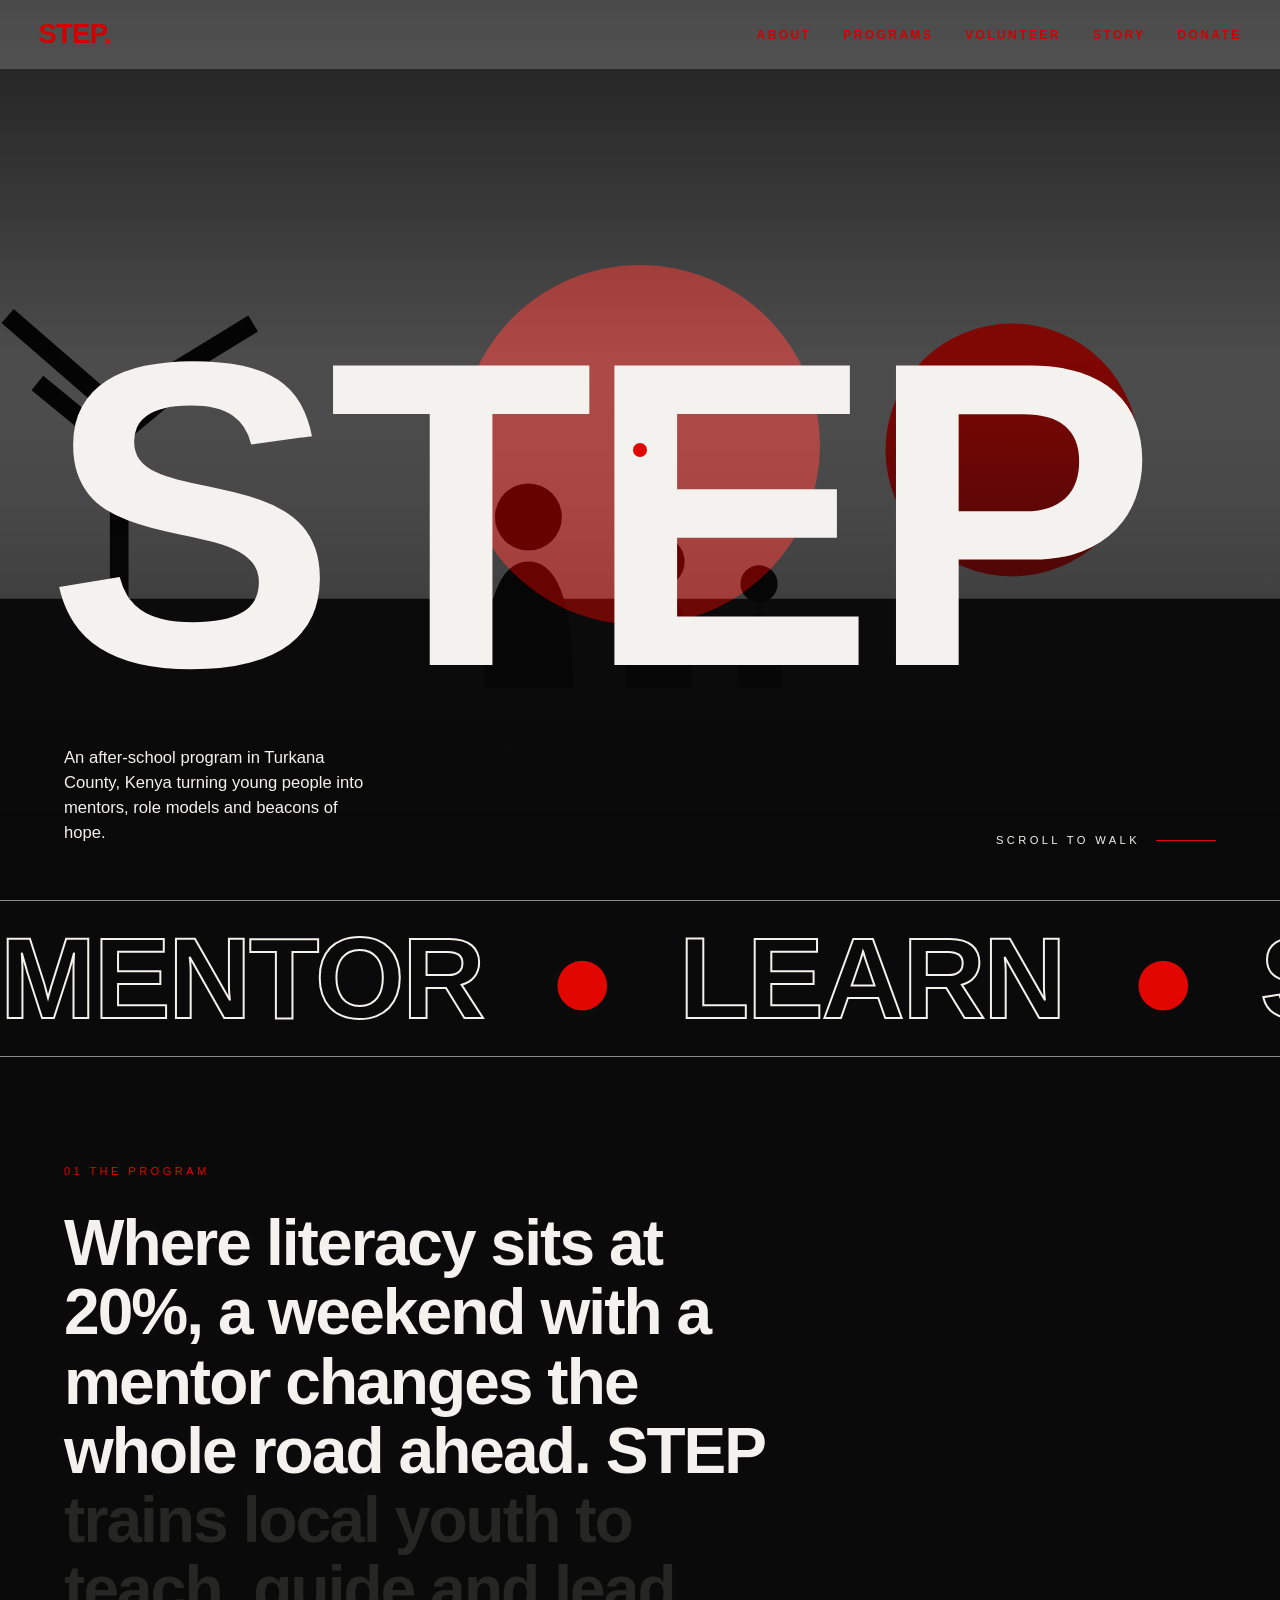
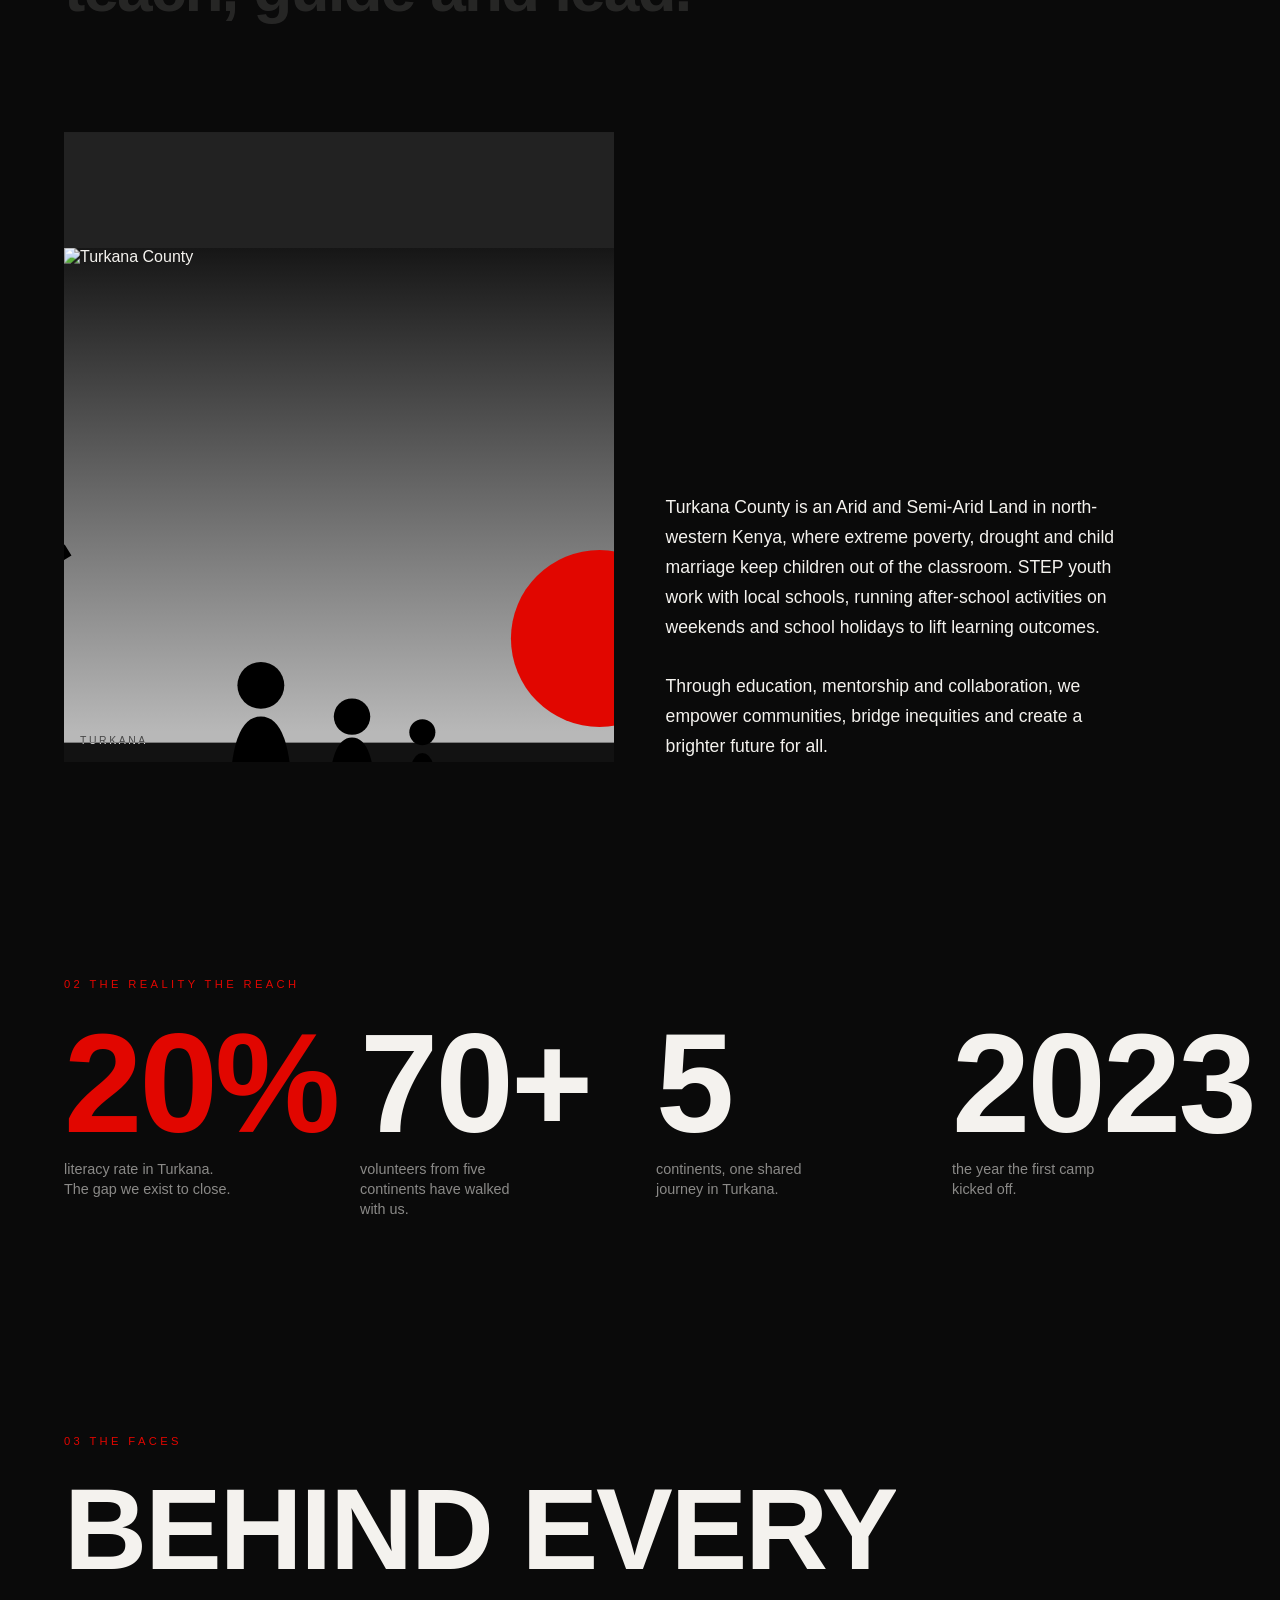
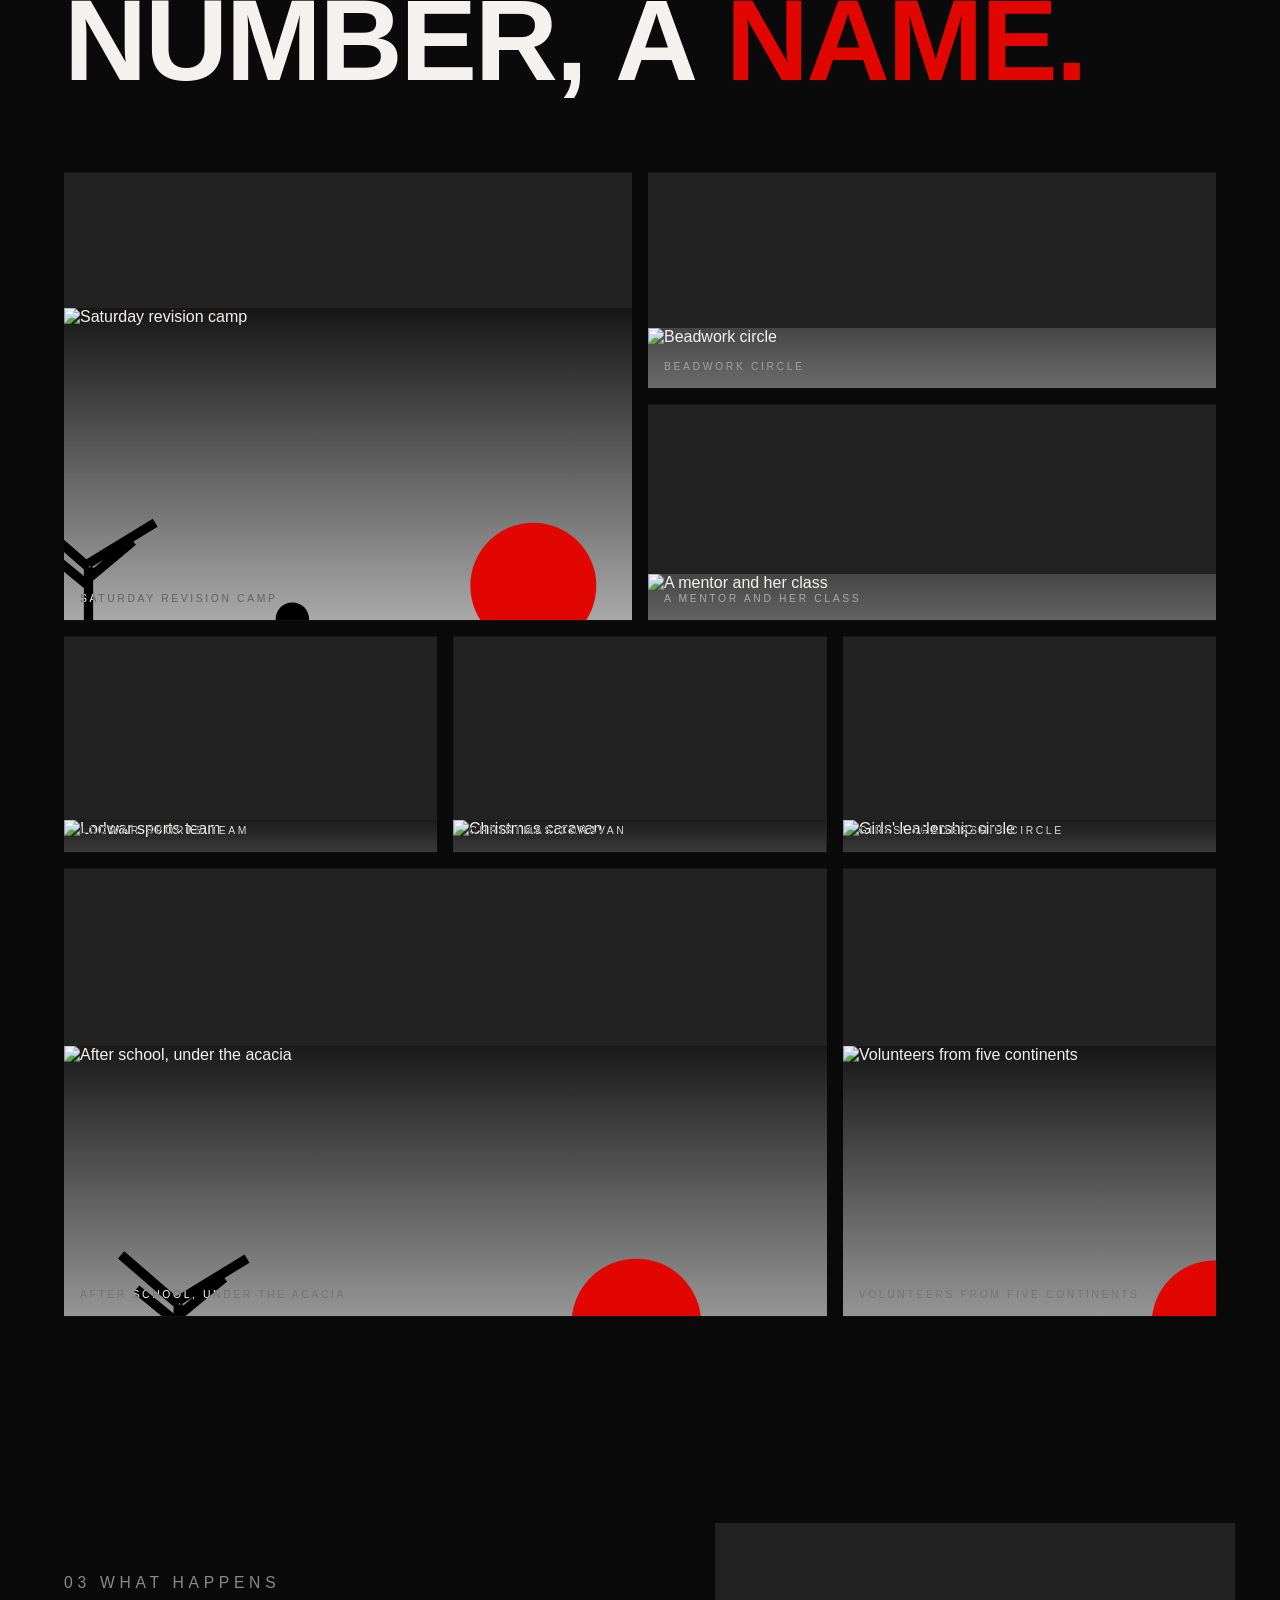
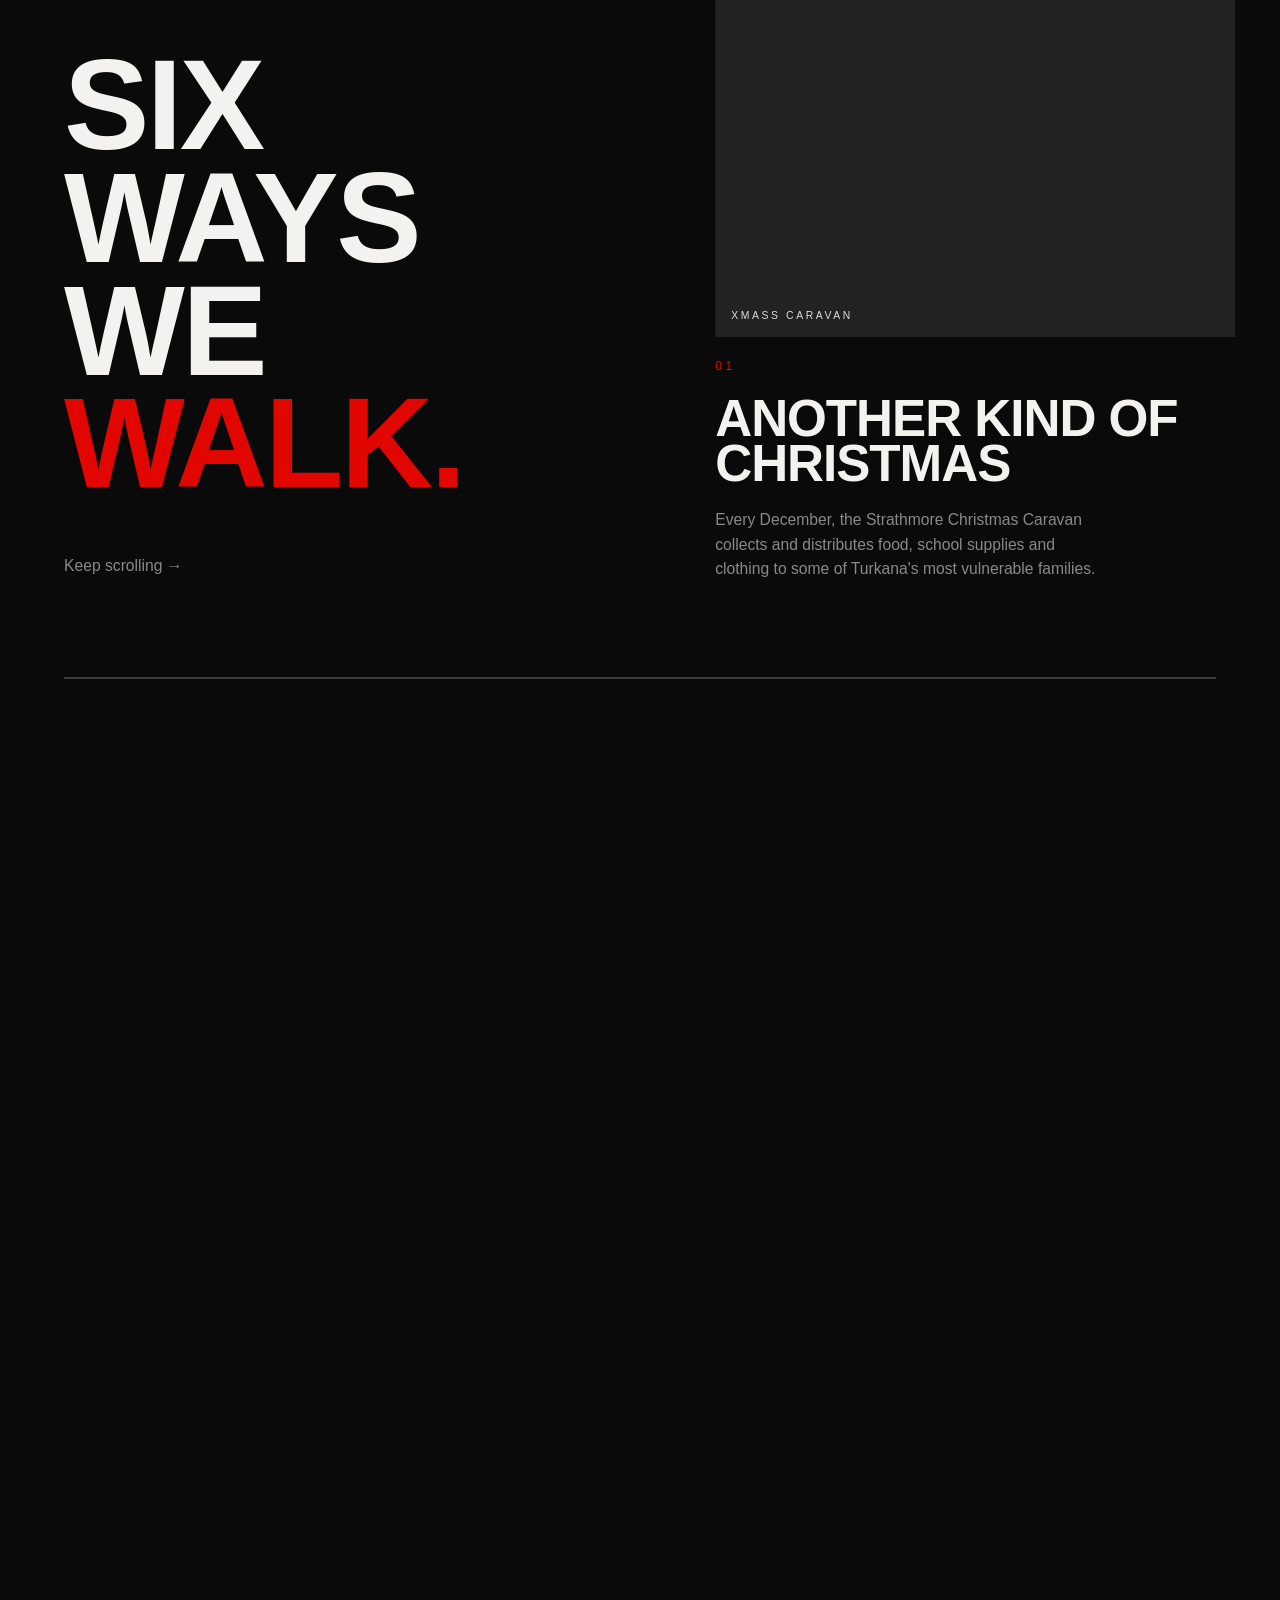
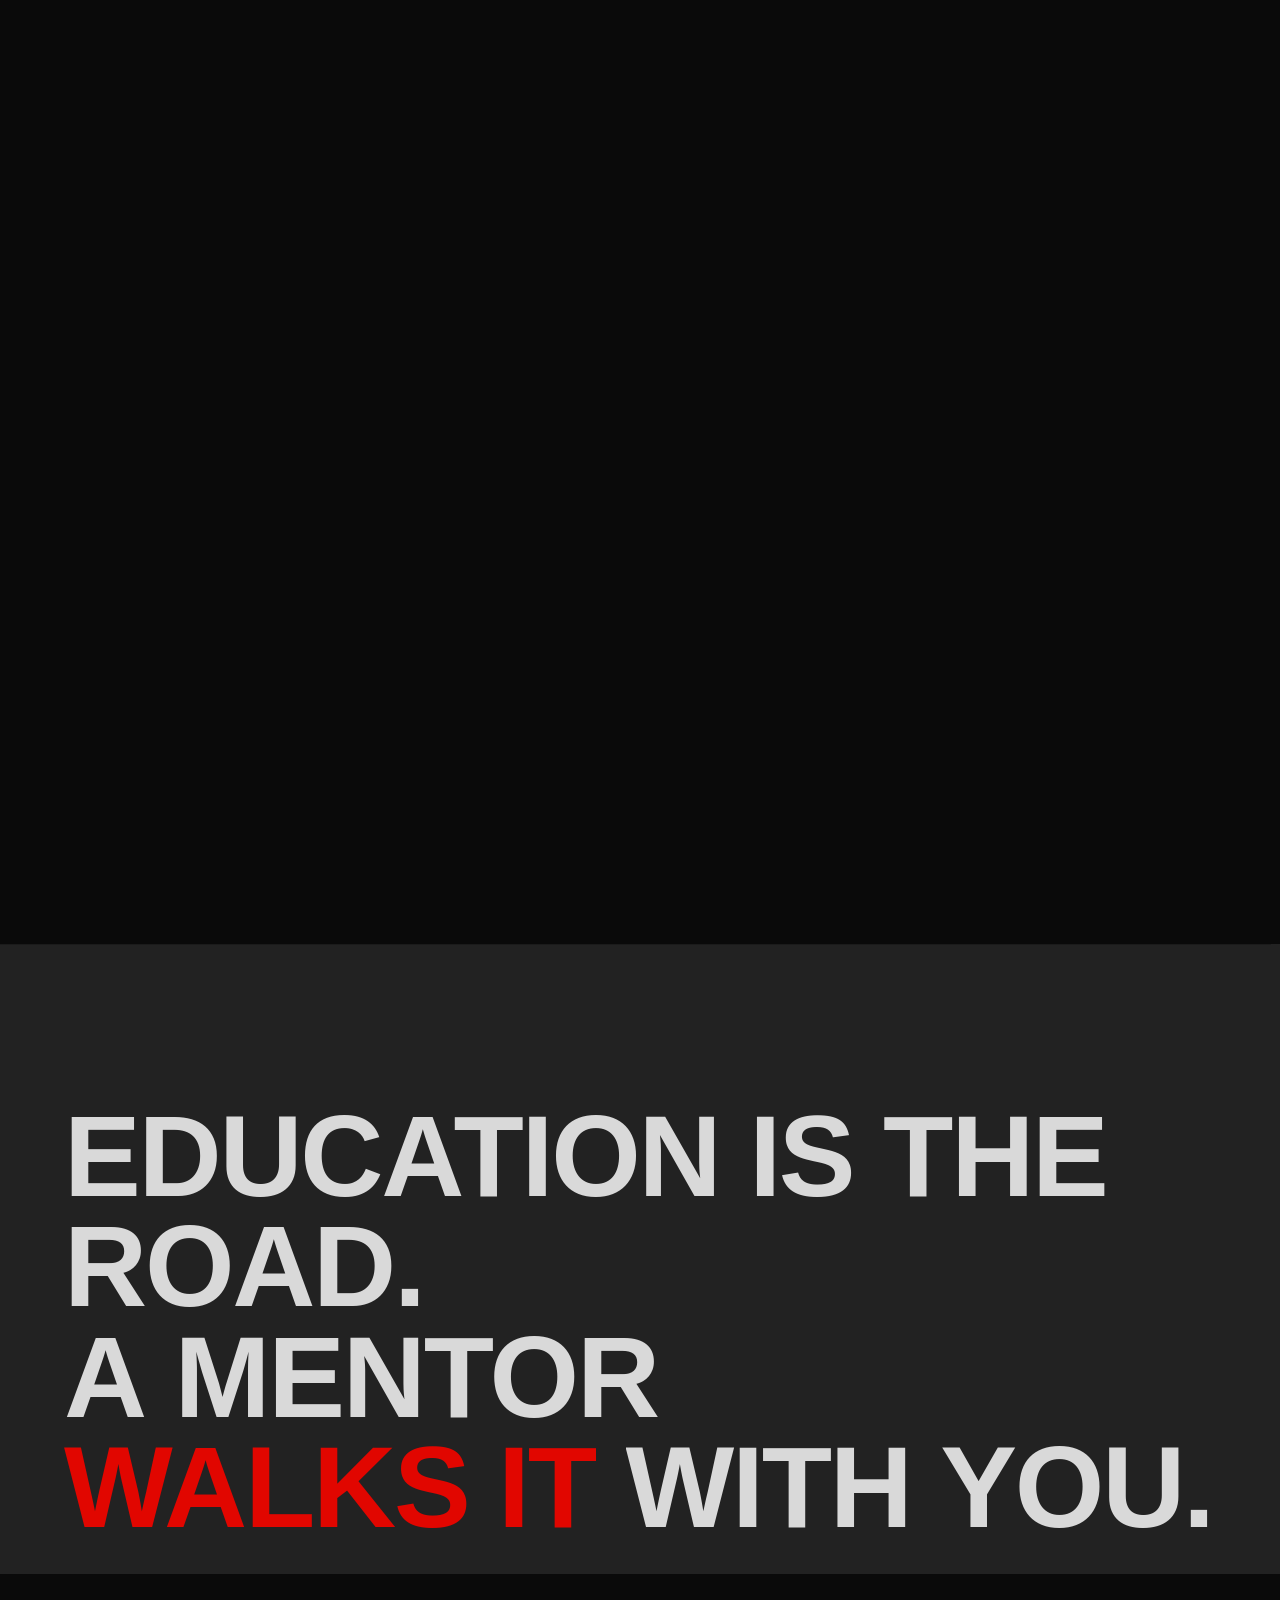
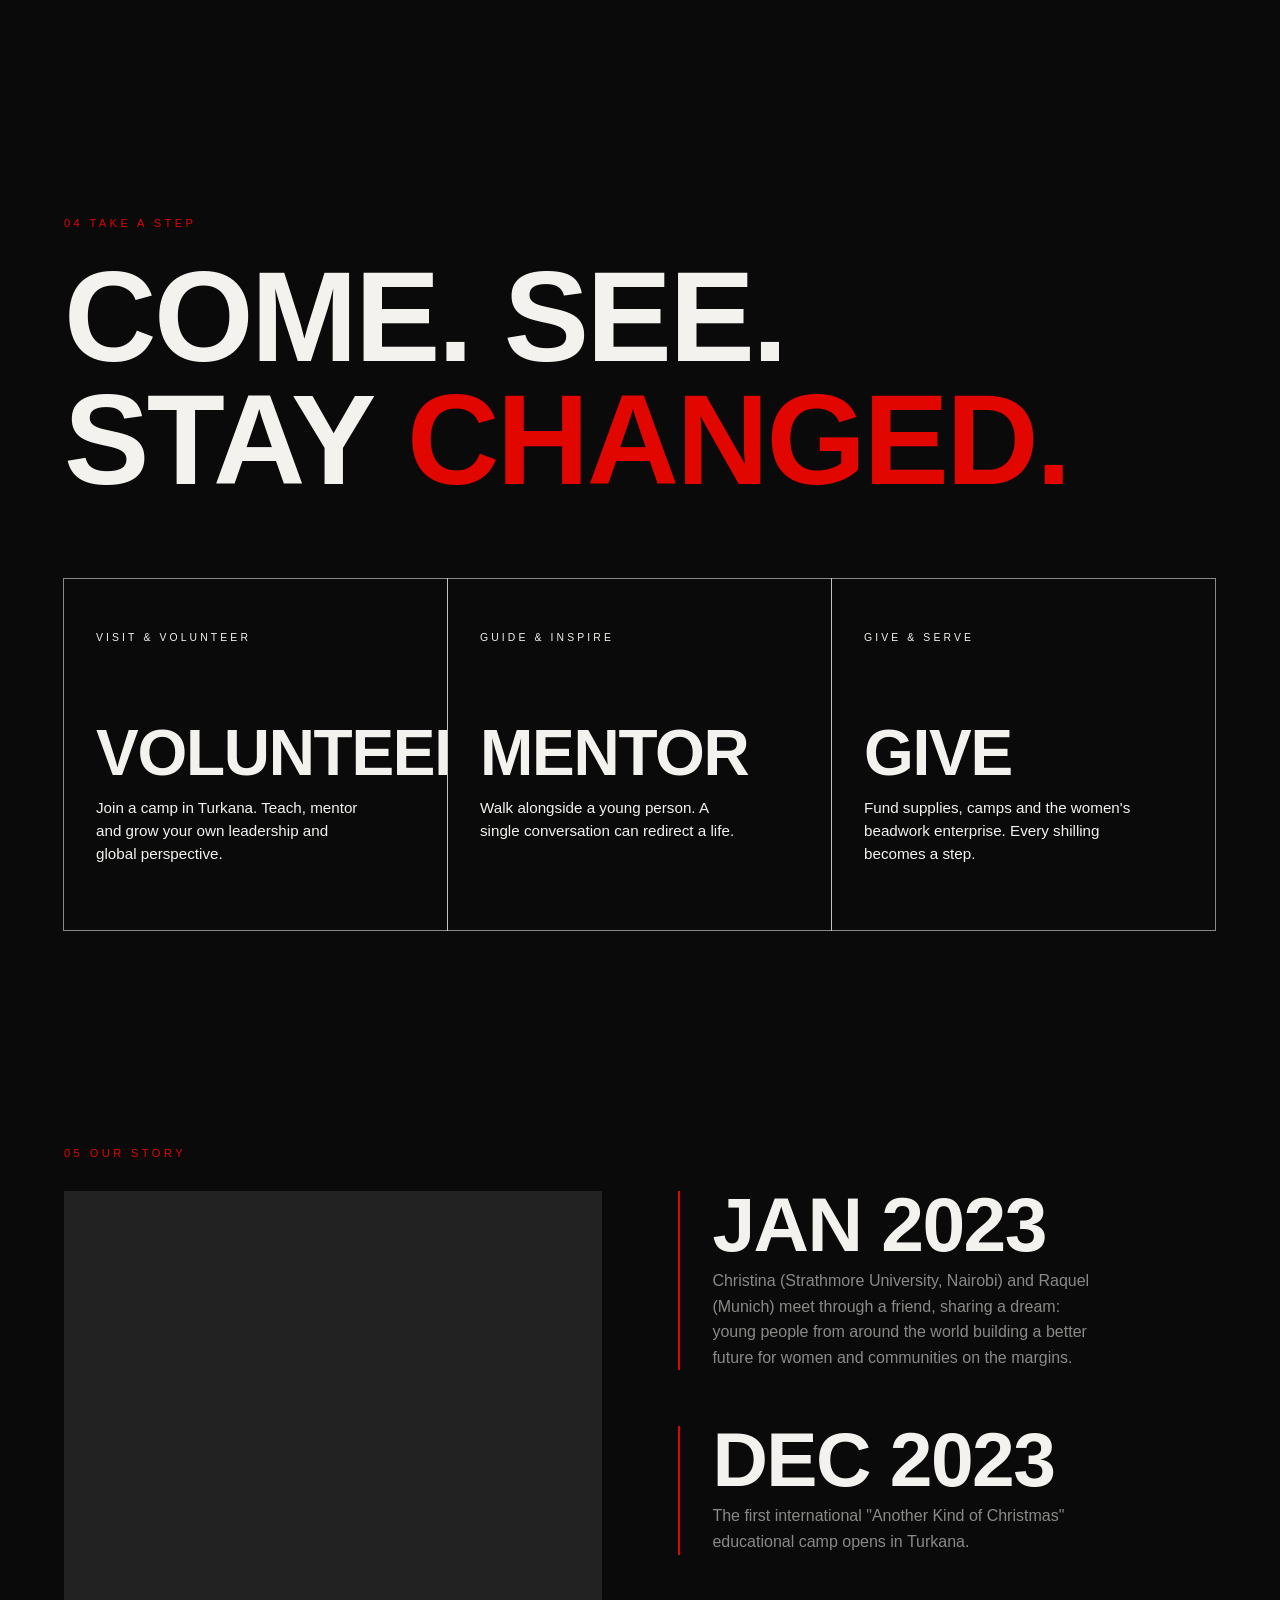
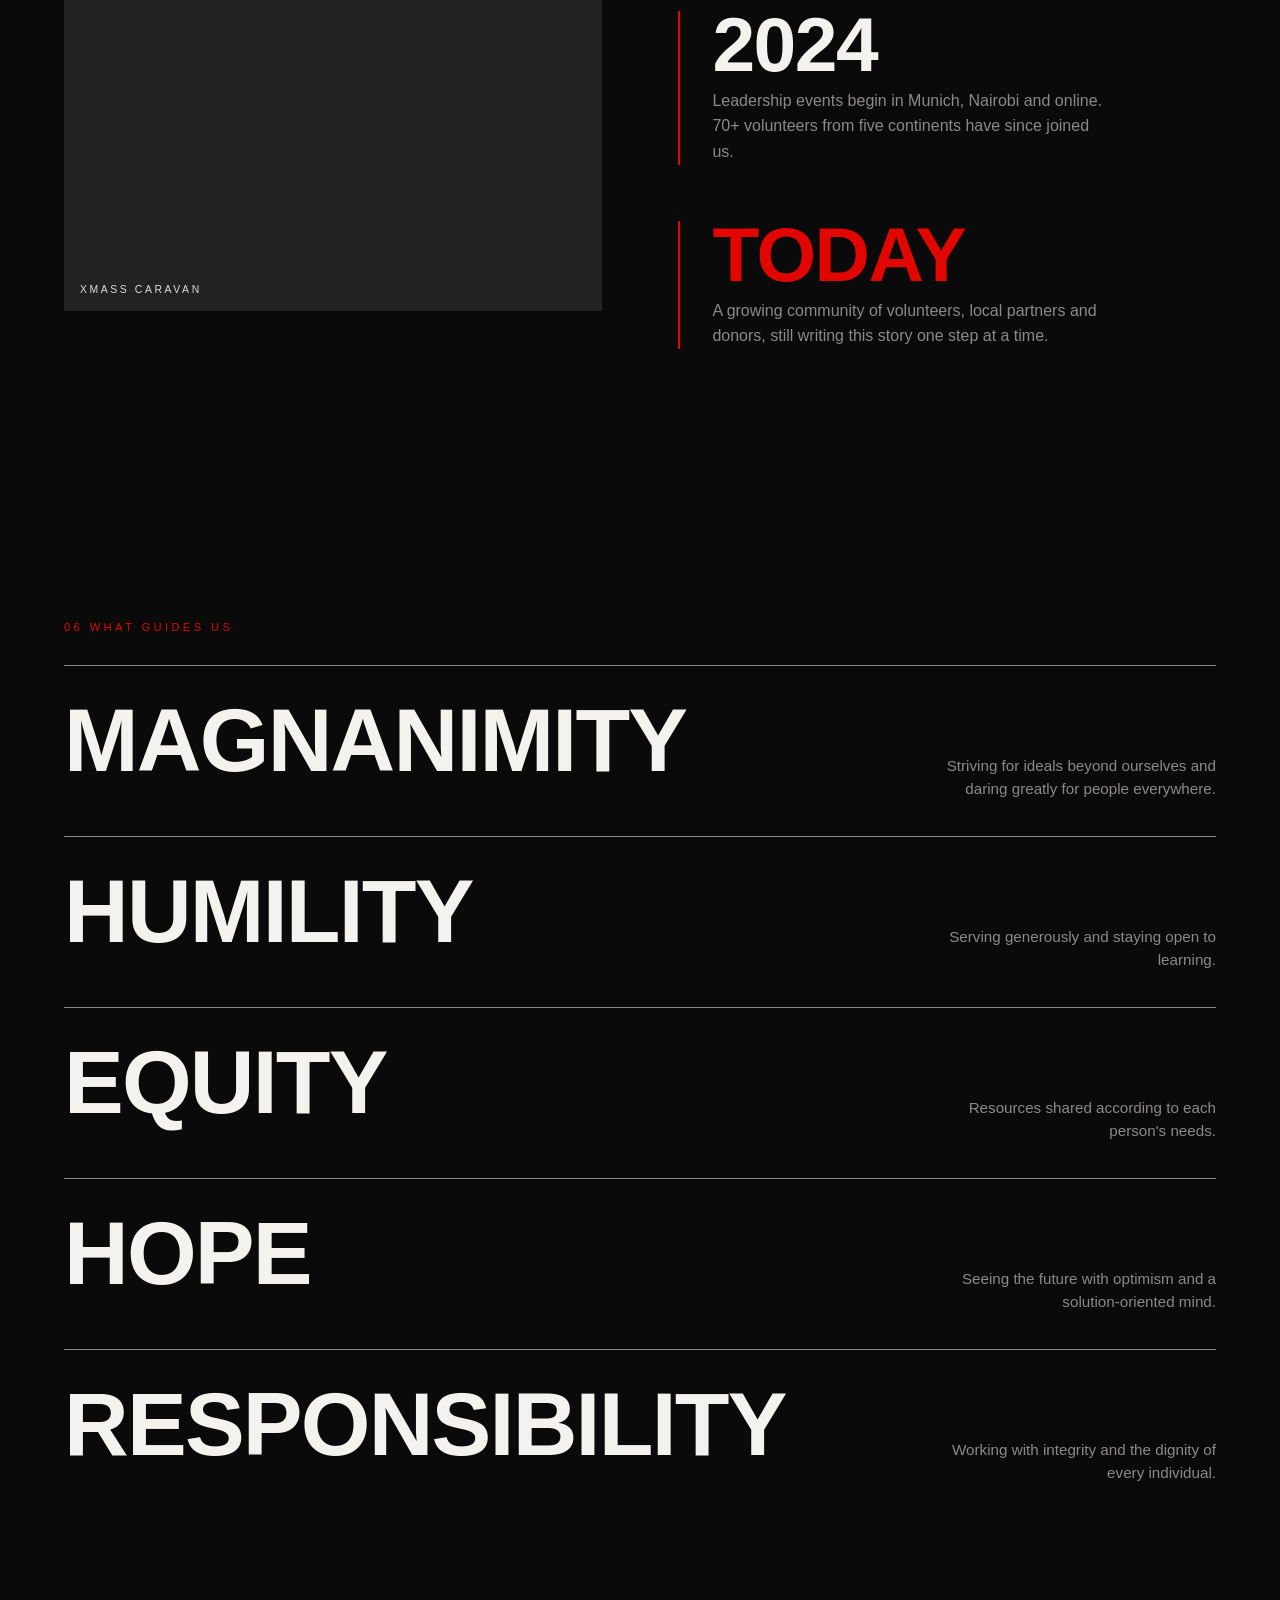
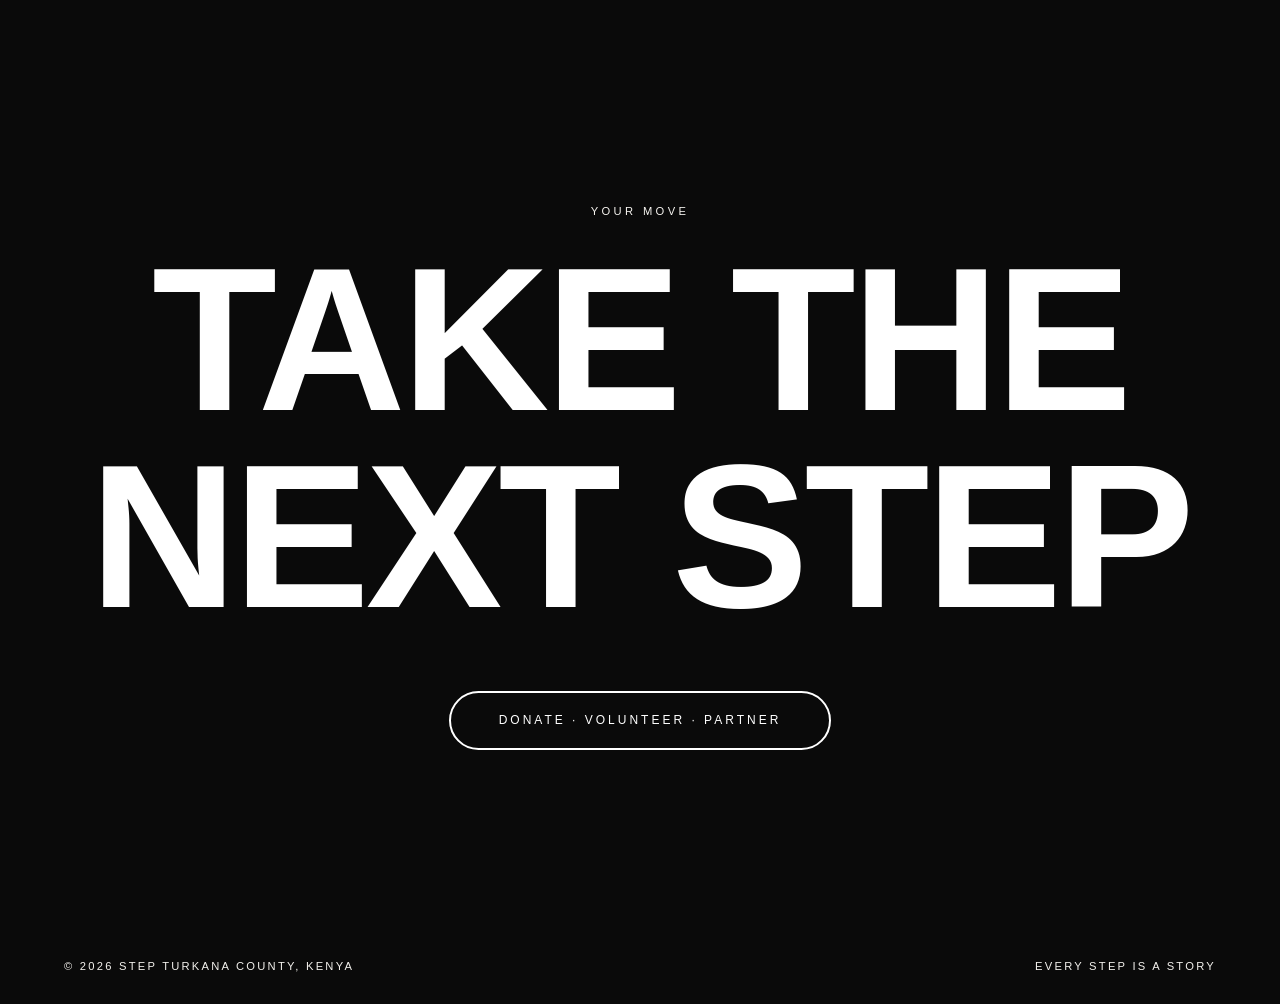
==== index.html @ 60113627 "STEP Drft 1" ====
<!DOCTYPE html>
<html lang="en">
<head>
  <meta charset="utf-8">
  <meta name="viewport" content="width=device-width, initial-scale=1, viewport-fit=cover">
  <title>STEP   Every step is a story · Turkana</title>
  <link rel="stylesheet" href="step.css">
</head>
<body class="loading">
  <div id="pre">
    <div class="bar"></div>
    <div class="t">Every step is a story  Turkana, Kenya</div>
    <div class="n display" id="pn">0</div>
  </div>
  <div id="sun"></div>
  <div id="cur"></div>
  <nav>
    <a href="#hero" class="logo display">Step<b class="red">.</b></a>
    <ul>
      <li>
        <a href="#about">About</a>
      </li>
      <li>
        <a href="#progs">Programs</a>
      </li>
      <li>
        <a href="#join">Volunteer</a>
      </li>
      <li>
        <a href="#story">Story</a>
      </li>
      <li>
        <a href="#donate">Donate</a>
      </li>
    </ul>
  </nav>

  <section id="hero" data-theme="dark">
<div class="hbg">
  <img class="pic" data-speed=".15" src="images/1.jpg" alt="Young people in Turkana">
</div>
    <h1 class="display" data-split>Step</h1>
    <div class="hrow">
      <p class="rv">An after-school program in Turkana County, Kenya turning young people into mentors, role models and beacons of hope.</p>
      <div class="cue">Scroll to walk</div>
    </div>
  </section>

  <div class="mq">
    <div class="display">Mentor <em>●</em> Learn <em>●</em> Serve <em>●</em> Lead <em>●</em> Mentor <em>●</em> Learn <em>●</em> Serve <em>●</em> Lead <em>●</em></div>
  </div>

  <section id="about" data-theme="light">
    <p class="label">01   The Program</p>
    <p class="big" data-scrub>Where literacy sits at 20%, a weekend with a mentor changes the whole road ahead. STEP trains local youth to teach, guide and lead.</p>
    <div class="about-grid">
      <div class="img about-photo" data-cap="Turkana">
  <img class="pic" data-speed=".12" src="images/1.jpg" alt="Turkana County">
</div>
      <div class="rv">
        <p class="about-text">Turkana County is an Arid and Semi-Arid Land in north-western Kenya, where extreme poverty, drought and child marriage keep children out of the classroom. STEP youth work with local schools, running after-school activities on weekends and school holidays to lift learning outcomes.<br><br>Through education, mentorship and collaboration, we empower communities, bridge inequities and create a brighter future for all.</p>
      </div>
    </div>
  </section>

  <section id="numbers" data-theme="dark">
    <p class="label">02   The Reality  The Reach</p>
    <div class="nums">
      <div class="num rv">
        <div class="v display red"><b data-c="20">0</b>%</div>
        <p>literacy rate in Turkana. The gap we exist to close.</p>
      </div>
      <div class="num rv">
        <div class="v display"><b data-c="70">0</b>+</div>
        <p>volunteers from five continents have walked with us.</p>
      </div>
      <div class="num rv">
        <div class="v display"><b data-c="5">0</b></div>
        <p>continents, one shared journey in Turkana.</p>
      </div>
      <div class="num rv">
        <div class="v display"><b data-c="2023">0</b></div>
        <p>the year the first camp kicked off.</p>
      </div>
    </div>
  </section>

  <section id="people" data-theme="dark">
    <p class="label">03   The Faces</p>
    <h2 class="display title-people" data-split>Behind every<br>number, a <b class="red">name.</b></h2>
    <div class="wall">
     <div class="img" data-cap="Saturday revision camp">
  <img class="pic" data-speed=".06" src="images/3.jpg" alt="Saturday revision camp">
</div>
<div class="img" data-cap="Beadwork circle">
  <img class="pic" data-speed=".06" src="images/4.jpg" alt="Beadwork circle">
</div>
<div class="img" data-cap="A mentor and her class">
  <img class="pic" data-speed=".06" src="images/5.jpg" alt="A mentor and her class">
</div>
<div class="img" data-cap="Lodwar sports team">
  <img class="pic" data-speed=".06" src="images/6.jpg" alt="Lodwar sports team">
</div>
<div class="img" data-cap="Christmas caravan">
  <img class="pic" data-speed=".06" src="images/1.jpg" alt="Christmas caravan">
</div>
<div class="img" data-cap="Girls' leadership circle">
  <img class="pic" data-speed=".06" src="images/2.jpg" alt="Girls' leadership circle">
</div>
<div class="img" data-cap="After school, under the acacia">
  <img class="pic" data-speed=".06" src="images/3.jpg" alt="After school, under the acacia">
</div>
<div class="img" data-cap="Volunteers from five continents">
  <img class="pic" data-speed=".06" src="images/4.jpg" alt="Volunteers from five continents">
</div>
   
      </div>
    </div>
  </section>

  <section id="progs" data-theme="light">
    <div class="sticky">
      <div class="track" id="track">
        <div class="card intro">
          <p class="label">03   What Happens</p>
          <h2 class="display">Six<br>ways<br>we <b class="red">walk.</b></h2>
          <p class="scroll-hint">Keep scrolling →</p>
        </div>
        <div class="card">
           <div class="img about-photo" data-cap="Xmass Caravan">
  <img class="pic" data-speed=".12" src="images/9.jpg" alt="Turkana County">
</div>
          <div class="no">01</div>
          <h3 class="display">Another Kind of Christmas</h3>
          <p>Every December, the Strathmore Christmas Caravan collects and distributes food, school supplies and clothing to some of Turkana's most vulnerable families.</p>
        </div>
        <div class="card">
           <div class="img about-photo" data-cap="Revision Camps">
  <img class="pic" data-speed=".12" src="images/9.jpg" alt="Turkana County">
</div>
          <div class="no">02</div>
          <h3 class="display">Revision Camps</h3>
          <p>Exam preparation for seniors with career guidance, mentorship and scholarship-application support   plus numeracy and literacy for ECE children.</p>
        </div>
        <div class="card">
          <div class="img about-photo" data-cap="Women Enterprise">
  <img class="pic" data-speed=".12" src="images/9.jpg" alt="Turkana County">
</div>
          <div class="no">03</div>
          <h3 class="display">Women Enterprise</h3>
          <p>Skills training, business basics and life skills for women and out-of-school girls. Beadwork gives work and purpose; peer counselling and story-telling give support.</p>
        </div>
        <div class="card">
          <div class="img about-photo" data-cap="Sports Leadership">
  <img class="pic" data-speed=".12" src="images/9.jpg" alt="Turkana County">
</div>
          <div class="no">04</div>
          <h3 class="display">Sport Management &amp; Leadership</h3>
          <p>Workshops for managers, coaches and captains across Turkana County, using sport to build values in the youth of Lodwar.</p>
        </div>
        <div class="card">
           <div class="img about-photo" data-cap="Youth Mentorship">
  <img class="pic" data-speed=".12" src="images/9.jpg" alt="Turkana County">
</div>
          <div class="no">05</div>
          <h3 class="display">Youth Mentorship</h3>
          <p>Character building that grows resilience and personal values, with honest conversations on leadership and peer influence.</p>
        </div>
        <div class="card">
          <div class="img about-photo" data-cap="Workshops">
  <img class="pic" data-speed=".12" src="images/9.jpg" alt="Turkana County">
</div>
          <div class="no">06</div>
          <h3 class="display">Substance Abuse Workshops</h3>
          <p>Open, supportive sessions that help young people understand the risks and choose a different path.</p>
        </div>
      </div>
      <div class="pbar">
        <div id="pfill"></div>
      </div>
    </div>
  </section>

  <section class="band" data-theme="dark">

     <div class="img about-photo" data-cap="Education">
  <img class="pic" data-speed=".12" src="images/5.jpg" alt="Education">
</div>

    <h2 class="display" data-split>Education is the road.<br>A mentor <b class="red">walks it</b> with you.</h2>
  
</section>

  <section id="join" data-theme="dark">
    <p class="label">04   Take A Step</p>
    <h2 class="display title-join" data-split>Come. See.<br>Stay <b class="red">changed.</b></h2>
    <div class="join">
      <a href="#donate">
        <small>VISIT &amp; VOLUNTEER</small>
        <h3 class="display">Volunteer</h3>
        <p>Join a camp in Turkana. Teach, mentor and grow your own leadership and global perspective.</p>
      </a>
      <a href="#progs">
        <small>GUIDE &amp; INSPIRE</small>
        <h3 class="display">Mentor</h3>
        <p>Walk alongside a young person. A single conversation can redirect a life.</p>
      </a>
      <a href="#donate">
        <small>GIVE &amp; SERVE</small>
        <h3 class="display">Give</h3>
        <p>Fund supplies, camps and the women's beadwork enterprise. Every shilling becomes a step.</p>
      </a>
    </div>
  </section>

  <section id="story" data-theme="light">
    <p class="label">05   Our Story</p>
    <div class="story">
   <div class="img about-photo" data-cap="Xmass Caravan">
  <img class="pic" data-speed=".12" src="images/2.jpg" alt="Turkana County">
</div>
      <div>
        <div class="tl rv">
          <b class="display">Jan 2023</b>
          <p>Christina (Strathmore University, Nairobi) and Raquel (Munich) meet through a friend, sharing a dream: young people from around the world building a better future for women and communities on the margins.</p>
        </div>
        <div class="tl rv">
          <b class="display">Dec 2023</b>
          <p>The first international "Another Kind of Christmas" educational camp opens in Turkana.</p>
        </div>
        <div class="tl rv">
          <b class="display">2024</b>
          <p>Leadership events begin in Munich, Nairobi and online. 70+ volunteers from five continents have since joined us.</p>
        </div>
        <div class="tl rv">
          <b class="display red">Today</b>
          <p>A growing community of volunteers, local partners and donors, still writing this story one step at a time.</p>
        </div>
      </div>
    </div>
  </section>

  <section id="values" data-theme="dark">
    <p class="label">06   What Guides Us</p>
    <div class="vals">
      <div class="rv">
        <h3 class="display">Magnanimity</h3>
        <p>Striving for ideals beyond ourselves and daring greatly for people everywhere.</p>
      </div>
      <div class="rv">
        <h3 class="display">Humility</h3>
        <p>Serving generously and staying open to learning.</p>
      </div>
      <div class="rv">
        <h3 class="display">Equity</h3>
        <p>Resources shared according to each person's needs.</p>
      </div>
      <div class="rv">
        <h3 class="display">Hope</h3>
        <p>Seeing the future with optimism and a solution-oriented mind.</p>
      </div>
      <div class="rv">
        <h3 class="display">Responsibility</h3>
        <p>Working with integrity and the dignity of every individual.</p>
      </div>
    </div>
  </section>

  <section id="donate" data-theme="dark">
    <p class="label label--light">Your move</p>
    <h2 class="display" data-split>Take the<br>next step</h2>
    <a class="btn" href="mailto:hello@example.org">Donate · Volunteer · Partner</a>
  </section>
  <!-- <button id="addph" type="button">+ Add photos (preview)</button>
  <input id="fin" type="file" accept="image/*" multiple hidden> -->
  <footer>
    <div>© 2026 STEP   Turkana County, Kenya</div>
    <div>Every step is a story</div>
  </footer>

  <script src="step.js"></script>
</body>
</html>
---- step.css ----
/* ==========================================================
   STEP — Turkana · style.css
   1 Tokens · 2 Base · 3 Components · 4 Sections · 5 Helpers
   ========================================================== */

:root {
  --ph: url("data:image/svg+xml,<svg xmlns='http://www.w3.org/2000/svg' viewBox='0 0 400 300' preserveAspectRatio='xMidYMid slice'><defs><linearGradient id='g' x1='0' y1='0' x2='0' y2='1'><stop offset='0' stop-color='%23161616'/><stop offset='.62' stop-color='%23b8b8b8'/></linearGradient></defs><rect width='400' height='300' fill='url(%23g)'/><circle cx='300' cy='150' r='34' fill='%23e10600'/><rect y='190' width='400' height='110' fill='%23121212'/><path d='M60 190V140M60 150l-22-18M60 146l24-20M60 140l-30-26M60 138l36-22' stroke='%23000' stroke-width='5' fill='none'/><g fill='%23000'><circle cx='170' cy='168' r='9'/><path d='M158 214q0-34 12-34t12 34z'/><circle cx='205' cy='180' r='7'/><path d='M196 214q0-26 9-26t9 26z'/><circle cx='232' cy='186' r='5'/><path d='M226 214q0-20 6-20t6 20z'/></g></svg>");
  --red: #e10600;
  --bg: #0a0a0a;
  --fg: #f4f2ee;
  --mut: rgba(244,242,238,.55);
  box-sizing: border-box;
  padding-top: env(safe-area-inset-top,0px);
  padding-bottom: env(safe-area-inset-bottom,0px);
}
html {
  scroll-padding-top: env(safe-area-inset-top,0px);
  scroll-behavior: auto;
}
* {
  box-sizing: border-box;
  margin: 0;
  padding: 0;
}
body {
  background: var(--bg);
  color: var(--fg);
  font-family: "Helvetica Neue",Helvetica,Arial,sans-serif;
  overflow-x: hidden;
  transition: background .9s cubic-bezier(.7,0,.2,1),color .9s;
  -webkit-font-smoothing: antialiased;
}
body.light {
  --bg: #f4f2ee;
  --fg: #0a0a0a;
  --mut: rgba(10,10,10,.55);
}
body.loading {
  overflow: hidden;
}
a {
  color: inherit;
  text-decoration: none;
}
@media(hover:hover) {
  body {
    cursor: none;
  }
  a,
  button {
    cursor: none;
  }
}
.display {
  font-family: Impact,"Arial Narrow Bold","Helvetica Neue",Arial,sans-serif;
  font-weight: 900;
  text-transform: uppercase;
  letter-spacing: -.02em;
  line-height: .88;
}
.red {
  color: var(--red);
}

/* preloader */
#pre {
  position: fixed;
  inset: 0;
  background: #0a0a0a;
  z-index: 100;
  display: flex;
  align-items: flex-end;
  justify-content: space-between;
  padding: 5vw;
  color: #f4f2ee;
  transition: transform 1.1s cubic-bezier(.8,0,.1,1);
}
#pre.done {
  transform: translateY(-100%);
}
#pre .n {
  font-size: clamp(5rem,22vw,20rem);
}
#pre .t {
  font-size: .8rem;
  letter-spacing: .3em;
  text-transform: uppercase;
  max-width: 14ch;
  line-height: 1.6;
}
#pre .bar {
  position: absolute;
  left: 0;
  top: 50%;
  height: 2px;
  width: 0;
  background: var(--red);
}

/* sun */
#sun {
  position: fixed;
  left: 50%;
  top: 50%;
  width: 40vmin;
  height: 40vmin;
  border-radius: 50%;
  background: var(--red);
  z-index: 1;
  pointer-events: none;
  will-change: transform;
  mix-blend-mode: normal;
}

/* cursor + footprints */
#cur {
    --s: 14px;
  position: fixed;
  left: 0;
  top: 0;
  /* width: 14px;
  height: 14px;
  margin: -7px 0 0 -7px; */
  width: var(--s);
  height: var(--s);
  margin: calc(var(--s) / -2) 0 0 calc(var(--s) / -2);
  border-radius: 50%;
  background: var(--red);
  border: 2px solid transparent;
  z-index: 90;
  pointer-events: none;
  transition: width .35s,height .35s,margin .35s,background .35s,border-color .35s;
  /* mix-blend-mode: normal; */
}
/* #cur.big {
  width: 100px;
  height: 80px;
  margin: -40px 0 0 -40px;
  background: rgba(225,6,0,.85);
} */


#cur::before {
  content: "";
  position: absolute;
  left: 50%;
  top: 50%;
  width: 10px;
  height: 10px;
  margin: -5px 0 0 -5px;
  border-radius: 50%;
  background: var(--red);
  transform: scale(0);
  transition: transform .35s;
}

#cur.big {
  --s: 70px;
  background: transparent;
  border-color: var(--fg);
}

#cur.big::before {
  transform: scale(1);
}


.fp {
  position: fixed;
  width: 9px;
  height: 20px;
  border-radius: 50% 50% 45% 45%;
  background: var(--red);
  z-index: 80;
  pointer-events: none;
  opacity: .8;
  animation: fp 1.8s forwards;
}
@keyframes fp {
  to {
    opacity: 0;
    transform: var(--t) scale(.6);
  }
}
@media(hover:none) {
  #cur {
    display: none;
  }
}

/* nav */
nav {
  position: fixed;
  top: env(safe-area-inset-top,0px);
  left: 0;
  right: 0;
  display: flex;
  font-weight: 900;
  justify-content: space-between;
  align-items: center;
  padding: 1.4rem 3vw;
  z-index: 50;
  background-color: #d6d4d43e;
  height:fit-content;
  /* mix-blend-mode: difference; */
  color: #d30000;
}
nav .logo {
  font-size: 1.7rem;
}
nav ul {
  display: flex;
  gap: 2rem;
  list-style: none;
  font-size: .75rem;
  letter-spacing: .2em;
  text-transform: uppercase;
}
nav ul a {
  position: relative;
  padding: .3rem 0;
}
nav ul a:after {
  content: "";
  position: absolute;
  left: 0;
  bottom: 0;
  height: 1px;
  width: 100%;
  background: #fff;
  transform: scaleX(0);
  transform-origin: right;
  transition: transform .5s;
}
nav ul a:hover:after {
  transform: scaleX(1);
  transform-origin: left;
}
@media(max-width:700px) {
  nav ul {
    gap: 1rem;
    font-size: .6rem;
  }
  nav ul li:nth-child(n+4) {
    display: none;
  }
}
section {
  position: relative;
  z-index: 2;
  padding: 12vh 5vw;
}

/* hero */
#hero {
  min-height: 100vh;
  display: flex;
  flex-direction: column;
  justify-content: flex-end;
  padding-bottom: 6vh;
}
#hero h1 {
  font-size: clamp(7rem,34vw,38rem);
  line-height: .78;
  margin-left: -.04em;
}
#hero h1 .w {
  display: inline-block;
  overflow: hidden;
  vertical-align: top;
}
.hrow {
  display: flex;
  justify-content: space-between;
  align-items: flex-end;
  gap: 2rem;
  margin-top: 3vh;
  flex-wrap: wrap;
}
.hrow p {
  max-width: 34ch;
  font-size: clamp(.95rem,1.3vw,1.2rem);
  line-height: 1.5;
}
.cue {
  font-size: .7rem;
  letter-spacing: .3em;
  text-transform: uppercase;
  display: flex;
  align-items: center;
  gap: 1rem;
}
.cue:after {
  content: "";
  width: 60px;
  height: 1px;
  background: var(--red);
  animation: cue 2s infinite;
}
@keyframes cue {
  50% {
    transform: scaleX(.2);
    transform-origin: right;
  }
}

/* masks */
.w {
  display: inline-block;
  overflow: hidden;
  vertical-align: top;
  padding-bottom: .08em;
}
.w i {
  display: inline-block;
  font-style: normal;
  transform: translateY(110%);
  transition: transform 1.1s cubic-bezier(.2,.8,.1,1);
}
.in .w i,
.w.in i {
  transform: none;
}
.rv {
  opacity: 0;
  transform: translateY(50px);
  transition: opacity 1s,transform 1.1s cubic-bezier(.2,.8,.1,1);
}
.rv.in {
  opacity: 1;
  transform: none;
}
.label {
  font-size: .7rem;
  letter-spacing: .3em;
  text-transform: uppercase;
  color: var(--red);
  margin-bottom: 2rem;
  display: block;
}

/* manifesto */
#about p.big {
  font-size: clamp(1.8rem,5vw,4.6rem);
  line-height: 1.08;
  font-weight: 700;
  letter-spacing: -.03em;
  max-width: 20ch;
}
#about p.big b {
  font-weight: 700;
  opacity: .12;
  transition: opacity .3s;
}
#about p.big b.on {
  opacity: 1;
}

/* marquee */
.mq {
  overflow: hidden;
  white-space: nowrap;
  padding: 3vh 0;
  position: relative;
  z-index: 2;
  border-block: 1px solid var(--mut);
}
.mq div {
  display: inline-block;
  font-size: clamp(3rem,9vw,9rem);
  animation: mq 28s linear infinite;
  -webkit-text-stroke: 2px var(--fg);
  color: transparent;
}
.mq div em {
  font-style: normal;
  color: var(--red);
  -webkit-text-stroke: 0;
  padding: 0 .3em;
}
@keyframes mq {
  to {
    transform: translateX(-50%);
  }
}

/* numbers */
.nums {
  display: grid;
  grid-template-columns: repeat(auto-fit,minmax(200px,1fr));
  gap: 3rem 2rem;
}
.num .v {
  font-size: clamp(4.5rem,11vw,10rem);
}
.num p {
  color: var(--mut);
  margin-top: .8rem;
  font-size: .9rem;
  max-width: 22ch;
  line-height: 1.4;
}

/* images */
.img {
  position: relative;
  overflow: hidden;
  background: #222;
  clip-path: inset(0);
  transition: clip-path 1.4s cubic-bezier(.7,0,.1,1);
}
.img.in {
  clip-path: inset(0);
}
.pic {
  position: absolute;
  inset: -12% 0;
  background: var(--ph) center/cover;
  /* filter: grayscale(1) contrast(1.15); */
  transition: filter .8s;
  will-change: transform;
}
.img:hover .pic {
  filter: grayscale(0) contrast(1.05);
}
.img:after {
  content: attr(data-cap);
  position: absolute;
  left: 1rem;
  bottom: 1rem;
  font-size: .65rem;
  letter-spacing: .25em;
  text-transform: uppercase;
  color: #fff;
  mix-blend-mode: difference;
}

/* programs horizontal */
#progs {
  padding: 0;
  height: 480vh;
}
.sticky {
  position: sticky;
  top: 0;
  height: 100vh;
  overflow: hidden;
  display: flex;
  align-items: center;
}
.track {
  display: flex;
  gap: 4vw;
  padding: 0 5vw;
  will-change: transform;
}
.card {
  flex: 0 0 min(78vw,520px);
  display: flex;
  flex-direction: column;
  gap: 1.4rem;
}
.card.intro {
  flex-basis: min(70vw,600px);
  justify-content: center;
}
.card.intro h2 {
  font-size: clamp(4rem,10vw,9rem);
}
.card .img {
  height: 46vh;
  clip-path: inset(0);
}
.card .no {
  font-size: .75rem;
  letter-spacing: .3em;
  color: var(--red);
}
.card h3 {
  font-size: clamp(2rem,4vw,3.4rem);
}
.card p {
  color: var(--mut);
  line-height: 1.55;
  font-size: .98rem;
  max-width: 44ch;
}
.pbar {
  position: absolute;
  left: 5vw;
  right: 5vw;
  bottom: 5vh;
  height: 2px;
  background: var(--mut);
  opacity: .4;
}
.pbar div {
  height: 100%;
  background: var(--red);
  width: 0;
}

/* join */
.join {
  display: grid;
  grid-template-columns: repeat(auto-fit,minmax(260px,1fr));
}
.join a {
  display: block;
  padding: 3rem 2rem 4rem;
  border: 1px solid var(--mut);
  margin: -1px 0 0 -1px;
  position: relative;
  overflow: hidden;
  transition: color .6s;
}
.join a:before {
  content: "";
  position: absolute;
  inset: 0;
  background: var(--red);
  transform: translateY(101%);
  transition: transform .7s cubic-bezier(.7,0,.1,1);
  z-index: -1;
}
.join a:hover:before {
  transform: none;
}
.join a:hover {
  color: #fff;
}
.join h3 {
  font-size: clamp(2.4rem,5vw,4.2rem);
  margin: 5rem 0 1rem;
}
.join p {
  line-height: 1.5;
  font-size: .95rem;
  max-width: 32ch;
}
.join small {
  letter-spacing: .3em;
  font-size: .65rem;
}

/* story */
.story {
  display: grid;
  grid-template-columns: 1fr 1fr;
  gap: 6vw;
  align-items: start;
}
.story .img {
  height: 80vh;
  position: sticky;
  top: 10vh;
}
.tl {
  border-left: 2px solid var(--red);
  padding-left: 2rem;
  margin-bottom: 3.5rem;
}
.tl b {
  font-size: clamp(2.6rem,6vw,5rem);
  display: block;
  margin-bottom: .6rem;
}
.tl p {
  color: var(--mut);
  line-height: 1.6;
  max-width: 44ch;
}
@media(max-width:800px) {
  .story {
    grid-template-columns: 1fr;
  }
  .story .img {
    position: relative;
    height: 50vh;
    top: 0;
  }
}

/* values */
.vals div {
  display: flex;
  justify-content: space-between;
  align-items: baseline;
  gap: 2rem;
  padding: 2.2rem 0;
  border-top: 1px solid var(--mut);
  transition: padding .5s,color .5s;
}
.vals div:hover {
  padding-left: 3vw;
  color: var(--red);
}
.vals h3 {
  font-size: clamp(2.4rem,7vw,6.5rem);
}
.vals p {
  max-width: 32ch;
  color: var(--mut);
  font-size: .95rem;
  line-height: 1.5;
  text-align: right;
}
@media(max-width:700px) {
  .vals div {
    flex-direction: column;
  }
  .vals p {
    text-align: left;
  }
}

/* donate */
#donate {
  min-height: 100vh;
  display: flex;
  flex-direction: column;
  justify-content: center;
  align-items: center;
  text-align: center;
  color: #f4f2ee;
}
#donate h2 {
  font-size: clamp(4rem,16vw,15rem);
  mix-blend-mode: difference;
  color: #fff;
}
.btn {
  display: inline-block;
  margin-top: 3rem;
  padding: 1.3rem 3rem;
  border: 2px solid #fff;
  color: #fff;
  border-radius: 60px;
  letter-spacing: .25em;
  font-size: .75rem;
  text-transform: uppercase;
  background: #0a0a0a;
  transition: background .4s,color .4s,transform .4s;
}
.btn:hover {
  background: #fff;
  color: #0a0a0a;
  transform: scale(1.06);
}
footer {
  position: relative;
  z-index: 2;
  display: flex;
  justify-content: space-between;
  gap: 1rem;
  flex-wrap: wrap;
  padding: 2rem 5vw;
  font-size: .7rem;
  letter-spacing: .2em;
  text-transform: uppercase;
  color: #f4f2ee;
  background: #0a0a0a;
}
.hbg {
  position: absolute;
  inset: 0;
  z-index: -1;
  opacity: .55;
  overflow: hidden;
  transition: opacity .6s;
}
#hero .hbg:after {
  content: "";
  position: absolute;
  inset: 0;
  background: linear-gradient(180deg,transparent 40%,#0a0a0a);
}
.wall {
  display: grid;
  grid-template-columns: repeat(6,1fr);
  grid-auto-rows: 24vh;
  gap: 1rem;
}
.wall .img {
  grid-column: span 2;
}
.wall .img:nth-child(1) {
  grid-column: span 3;
  grid-row: span 2;
}
.wall .img:nth-child(2),
.wall .img:nth-child(3) {
  grid-column: span 3;
}
.wall .img:nth-child(7) {
  grid-column: span 4;
  grid-row: span 2;
}
.wall .img:nth-child(8) {
  grid-row: span 2;
}
@media(max-width:700px) {
  .wall {
    grid-template-columns: 1fr 1fr;
    grid-auto-rows: 30vh;
  }
  .wall .img,
  .wall .img:nth-child(n) {
    grid-column: span 1;
    grid-row: span 1;
  }
  .wall .img:nth-child(1),
  .wall .img:nth-child(7) {
    grid-column: span 2;
  }
}
.band {
  padding: 0;
  height: 85vh;
  display: flex;
  align-items: center;
}
.band .img {
  position: absolute;
  inset: 0;
  
}
.band .img:after {
  display: none;
}
.band h2 {
  position: relative;
  z-index: 3;
  font-size: clamp(3rem,9vw,8.5rem);
  padding: 0 5vw;
  color: #ffffffd4;
  /* mix-blend-mode: difference; */
}
#addph {
  position: fixed;
  left: 1rem;
  bottom: 1rem;
  z-index: 95;
  background: #e10600;
  color: #fff;
  border: 0;
  padding: .8rem 1.2rem;
  border-radius: 40px;
  font: 600 .7rem Helvetica,Arial,sans-serif;
  letter-spacing: .15em;
  text-transform: uppercase;
}
body.edit .img,
body.edit .hbg {
  outline: 2px dashed #e10600;
  outline-offset: -4px;
}
body.edit .hbg {
  z-index: 4;
}

/* LAYOUT HELPERS */
b.red {
  font-weight: 900;
}
.label--light {
  color: #f4f2ee;
}
.title-people {
  font-size: clamp(3rem,9vw,8rem);
  margin-bottom: 8vh;
}
.title-join {
  font-size: clamp(3rem,10vw,9rem);
  margin-bottom: 8vh;
}
.about-grid {
  display: grid;
  grid-template-columns: repeat(auto-fit,minmax(280px,1fr));
  gap: 4vw;
  margin-top: 12vh;
  align-items: end;
}
.about-photo {
  height: 70vh;
}
.about-text {
  font-size: 1.1rem;
  line-height: 1.7;
  max-width: 46ch;
}
.scroll-hint {
  margin-top: 2rem;
}
@media(prefers-reduced-motion:reduce) {
  * {
    animation: none!important;
    transition-duration: .01s!important;
  }
}

img.pic {
  width: 100%;
  height: 124%;
  object-fit: cover;
}

/* cursor transformation

#cur {
  display: flex;
  align-items: center;
  justify-content: center;
  color: #fff;
}

#cur::after {
  content: "→";
  font-size: 0;
  line-height: 1;
  transform: rotate(-45deg);
  transition: font-size .3s, transform .4s cubic-bezier(.2,.8,.1,1);
}

#cur.big::after {
  font-size: 34px;
  transform: rotate(0deg);
} */
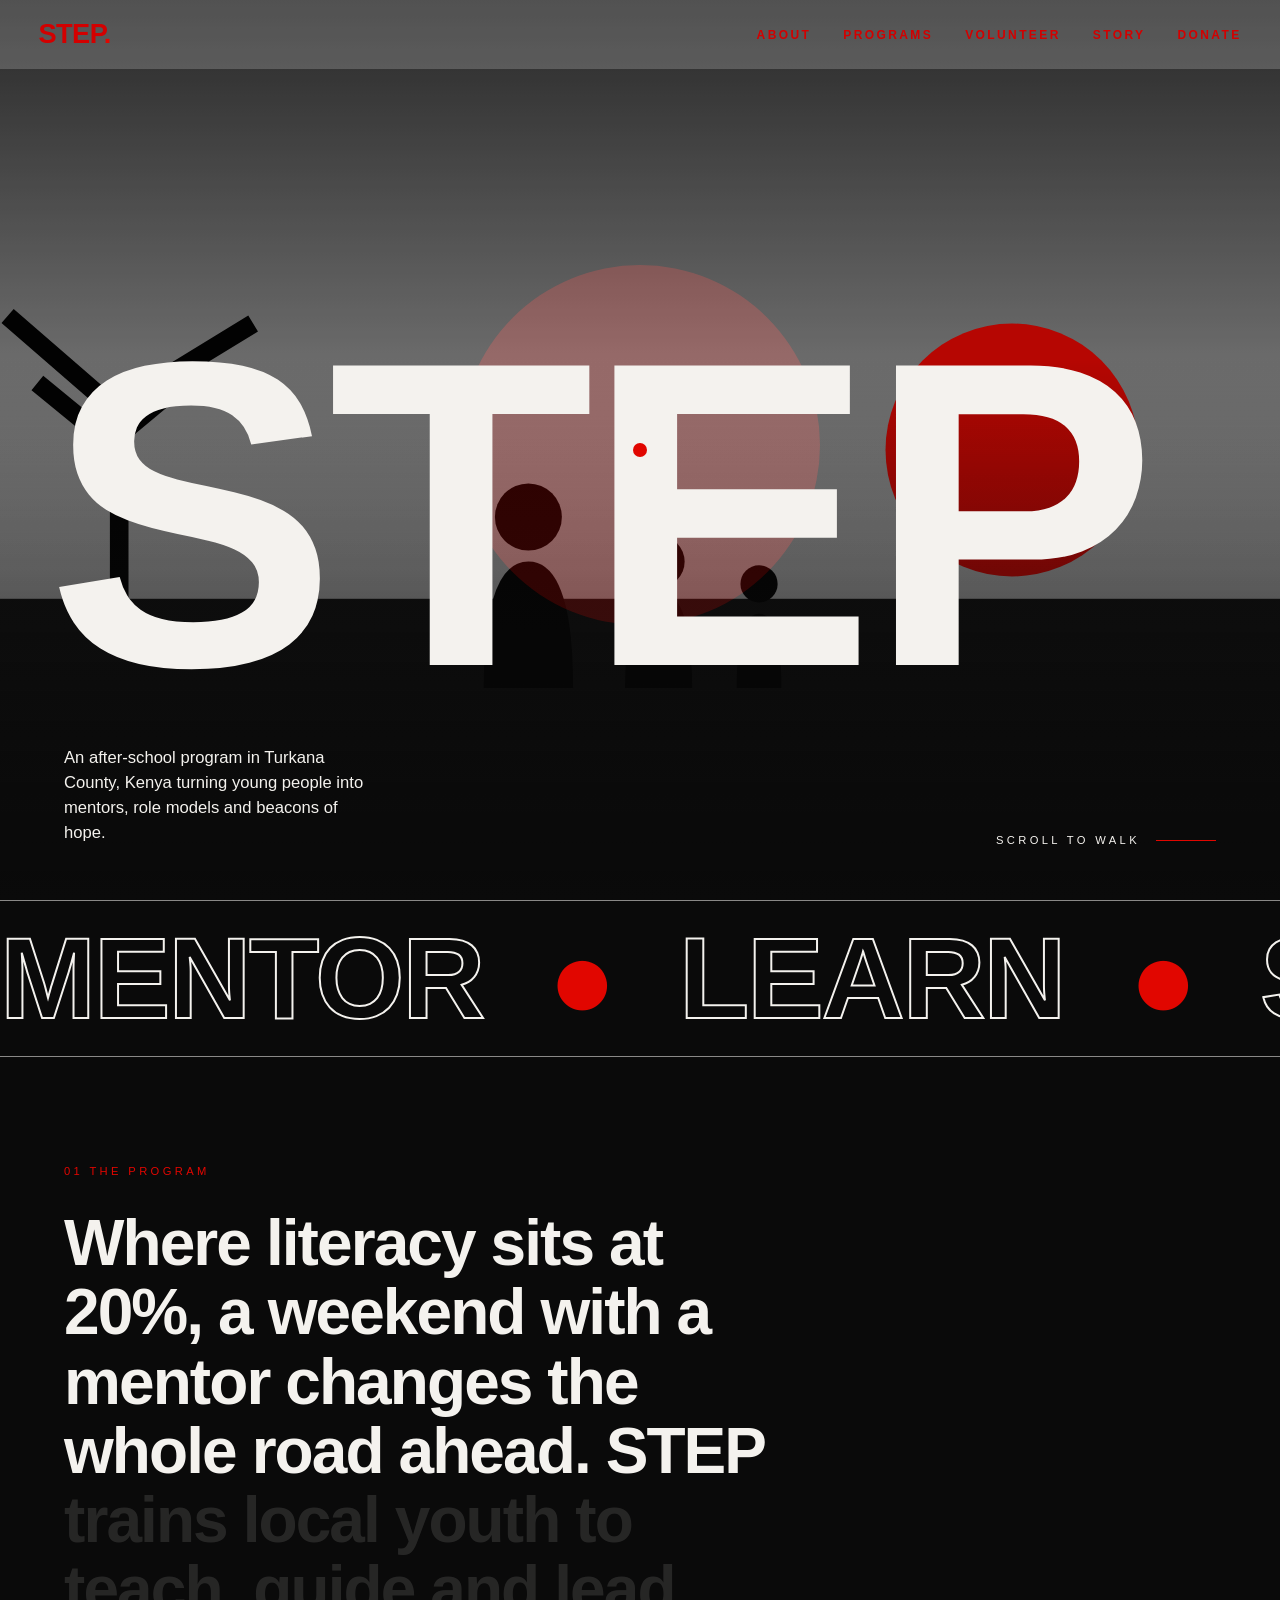
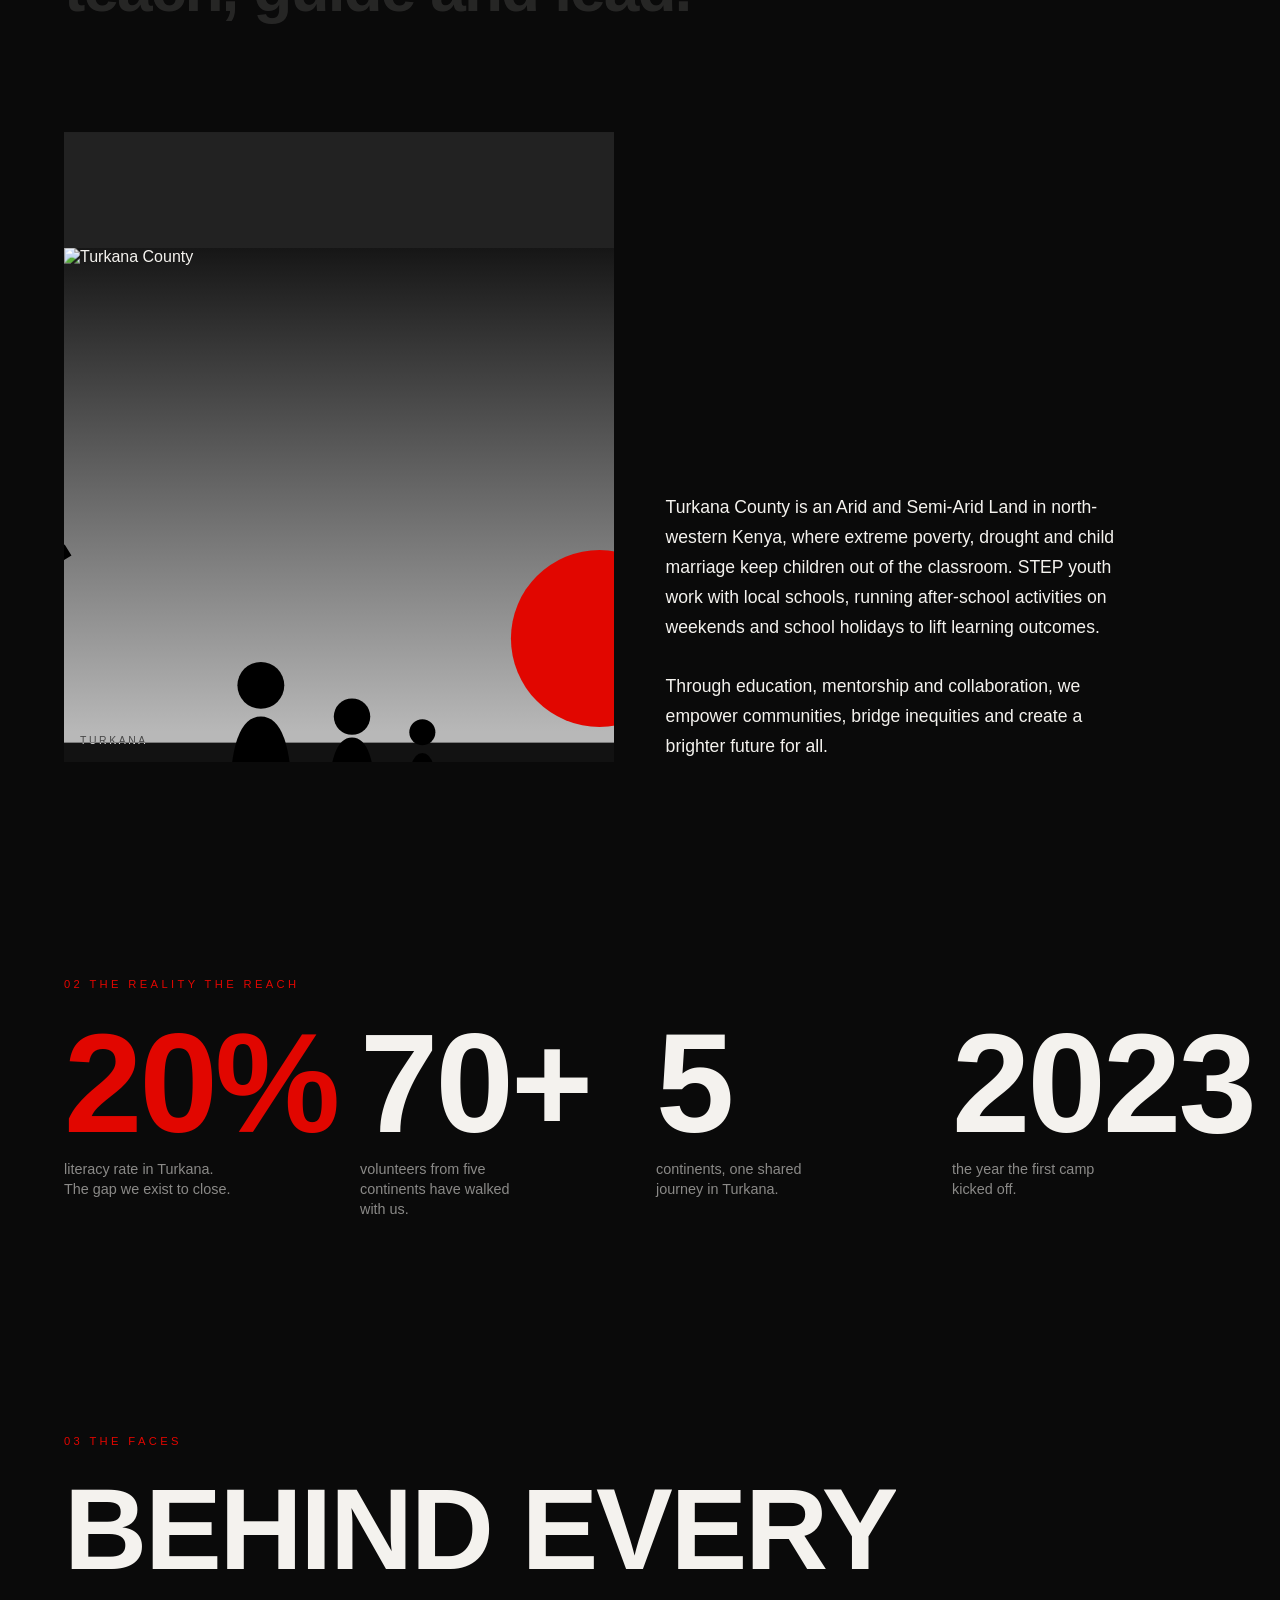
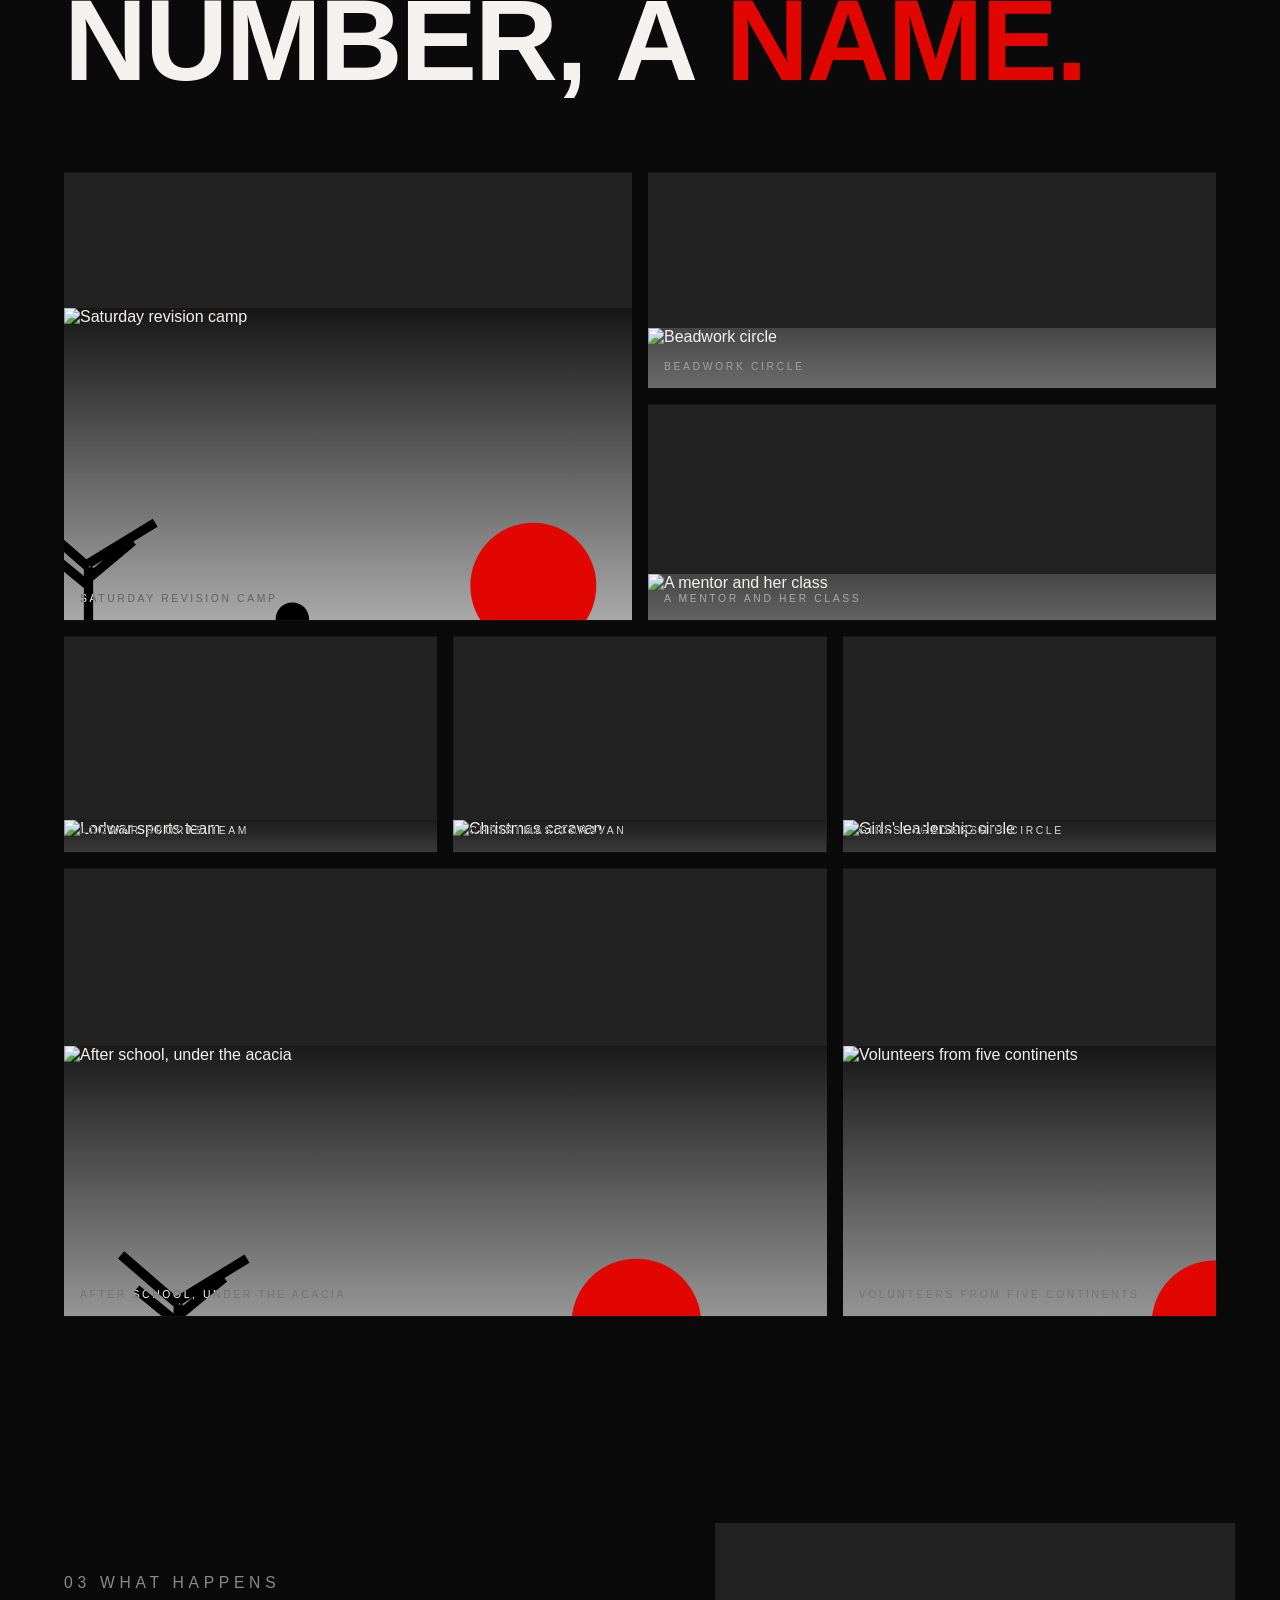
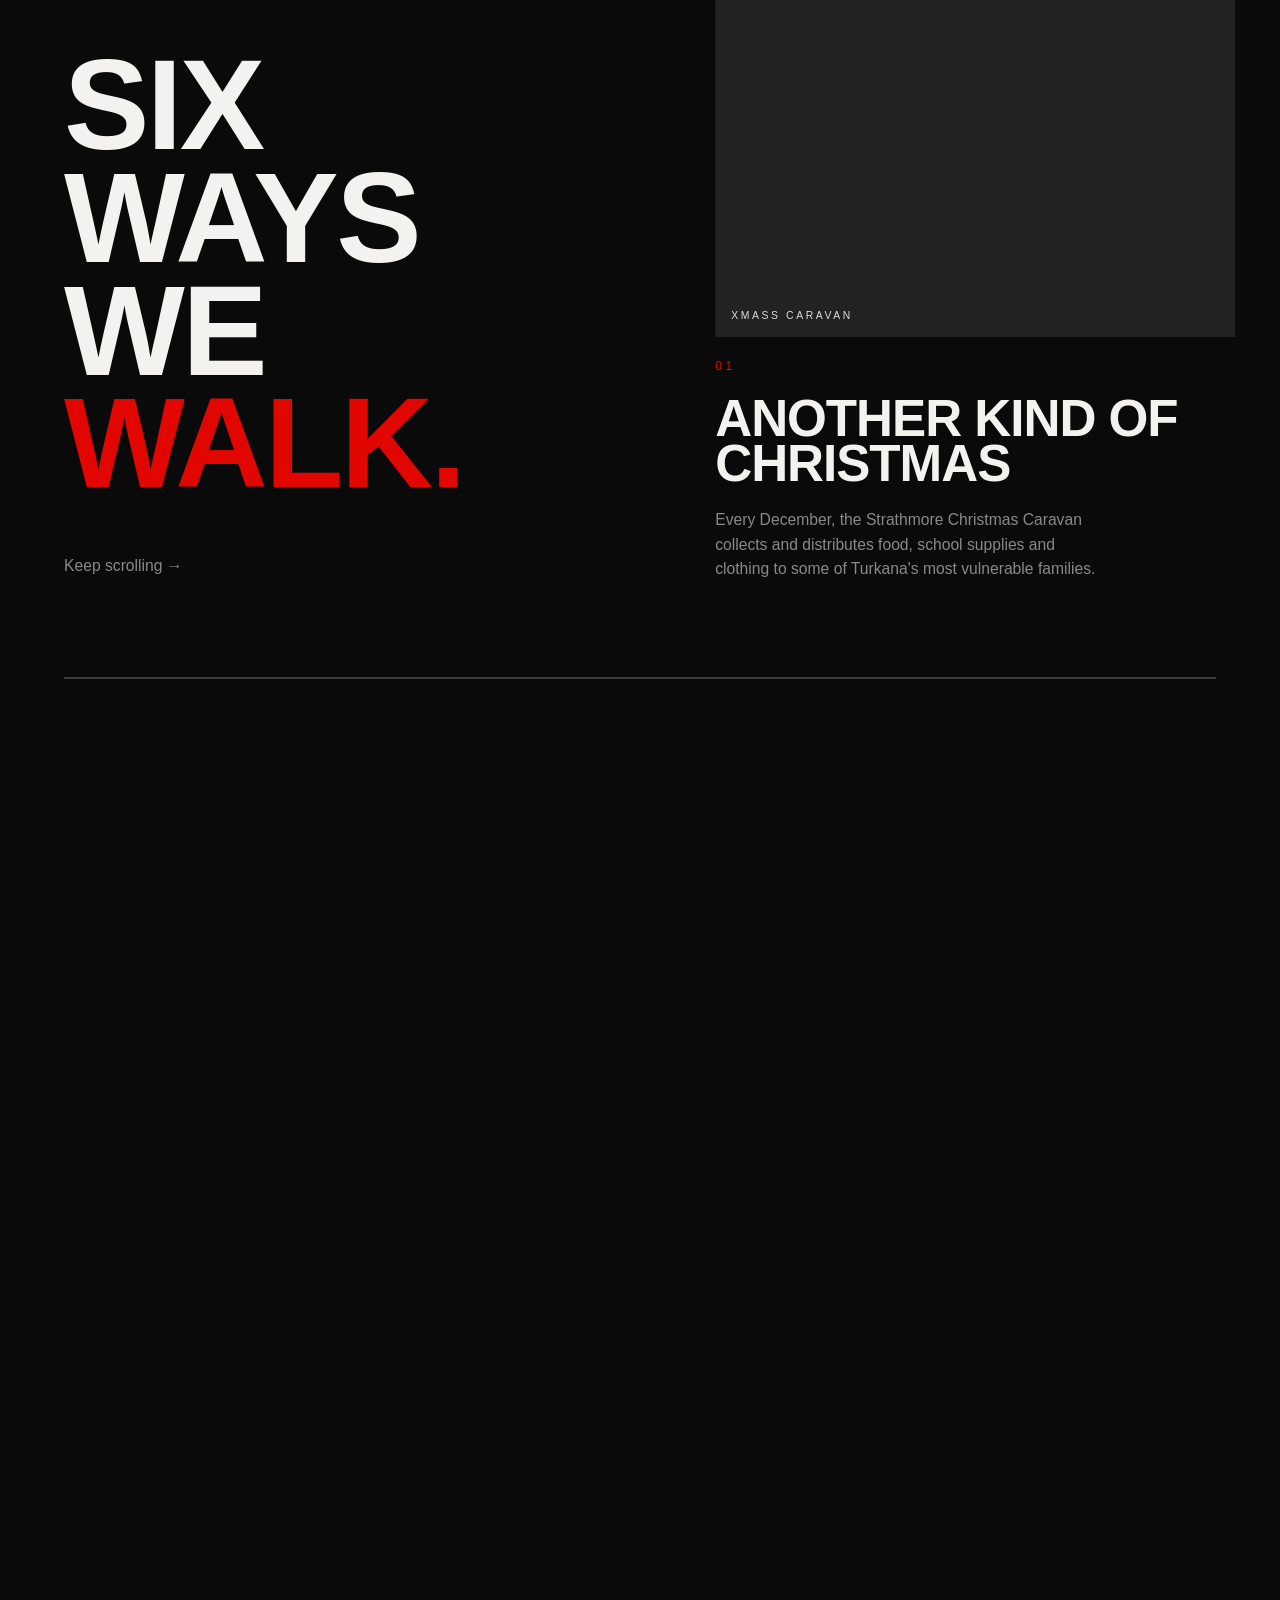
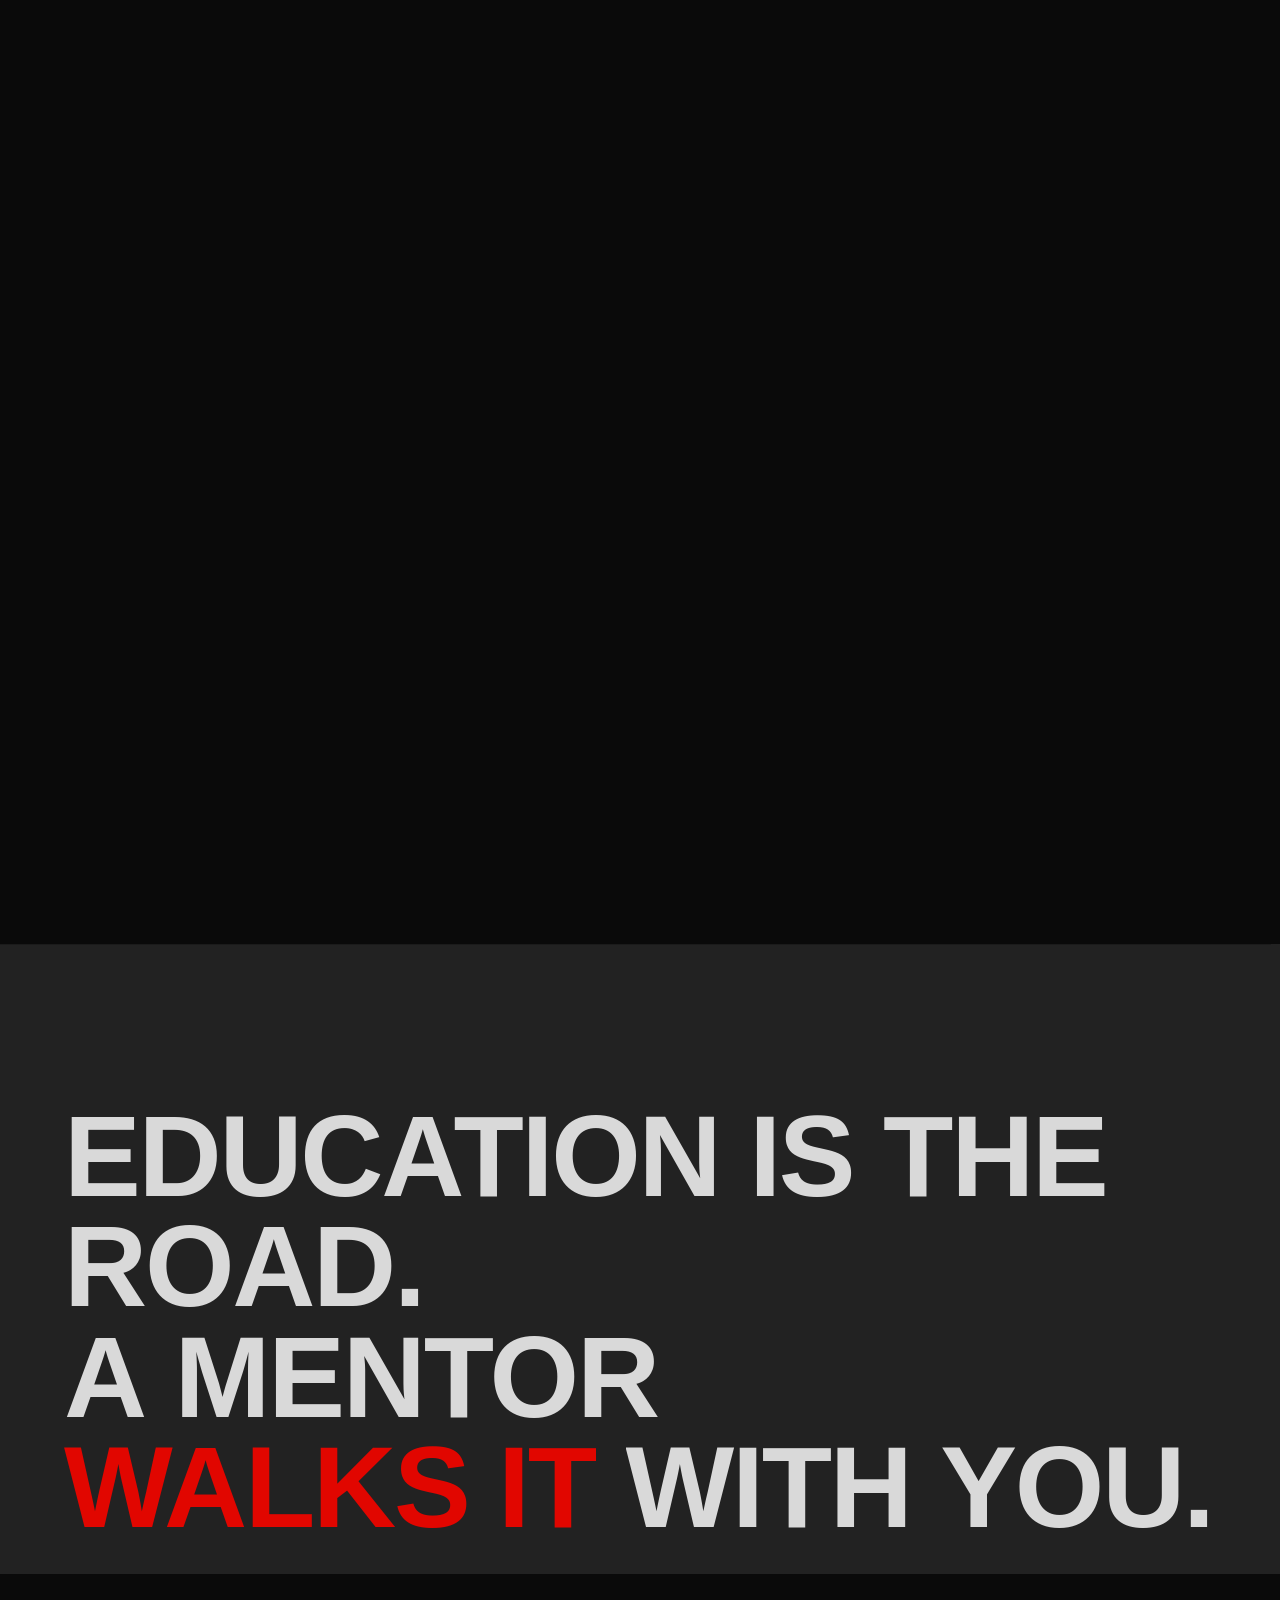
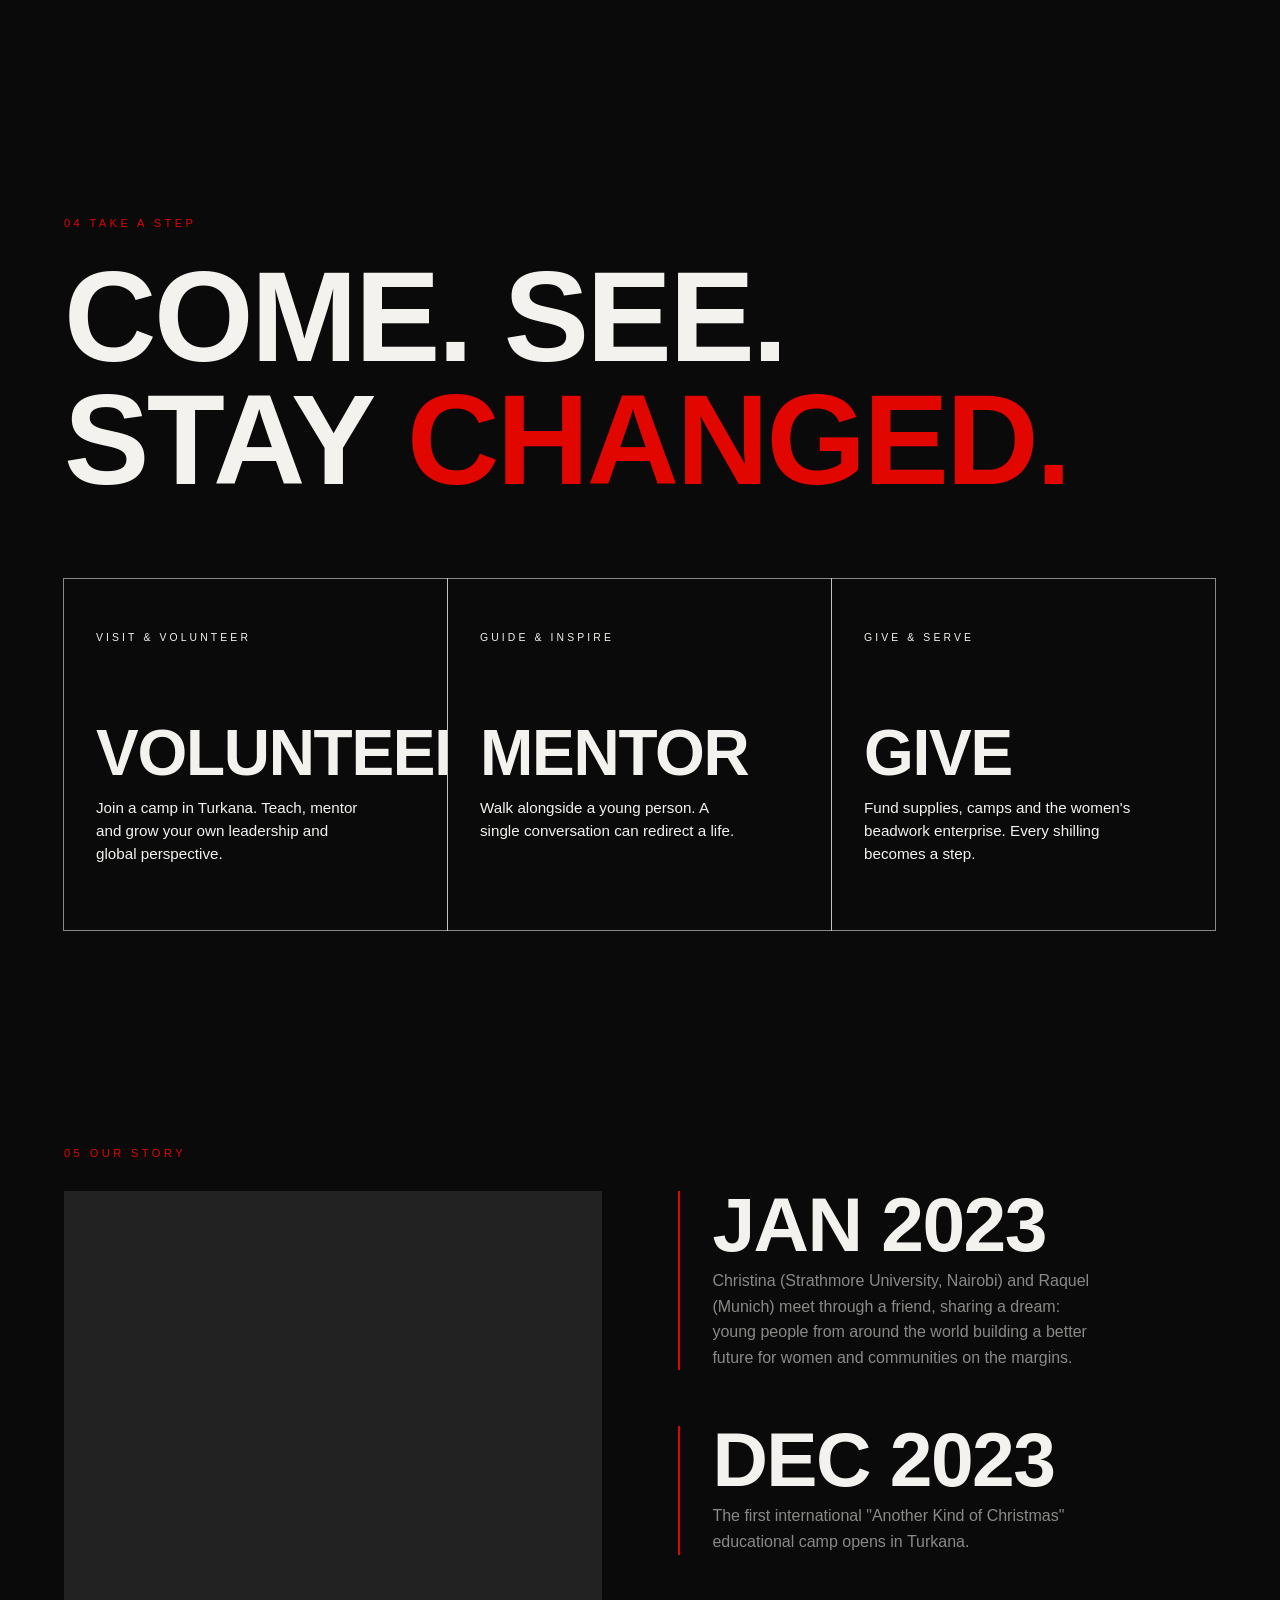
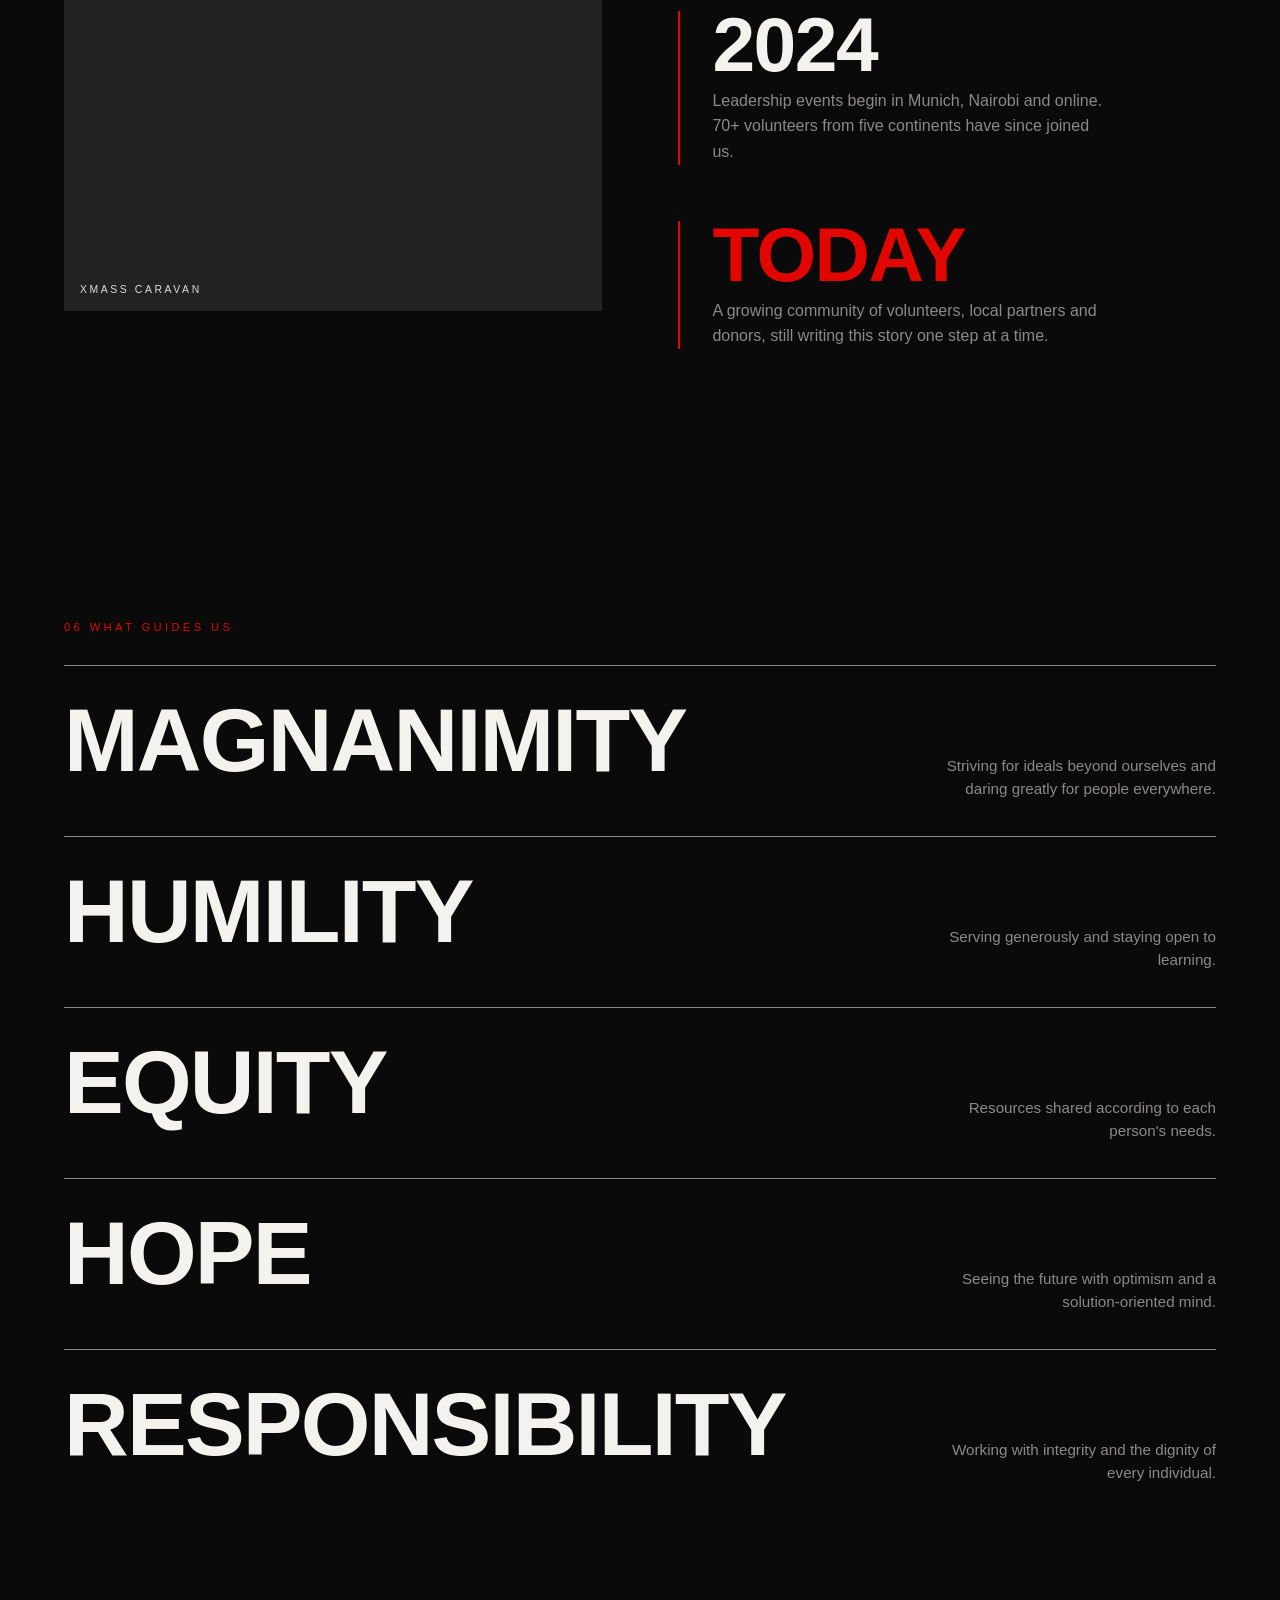
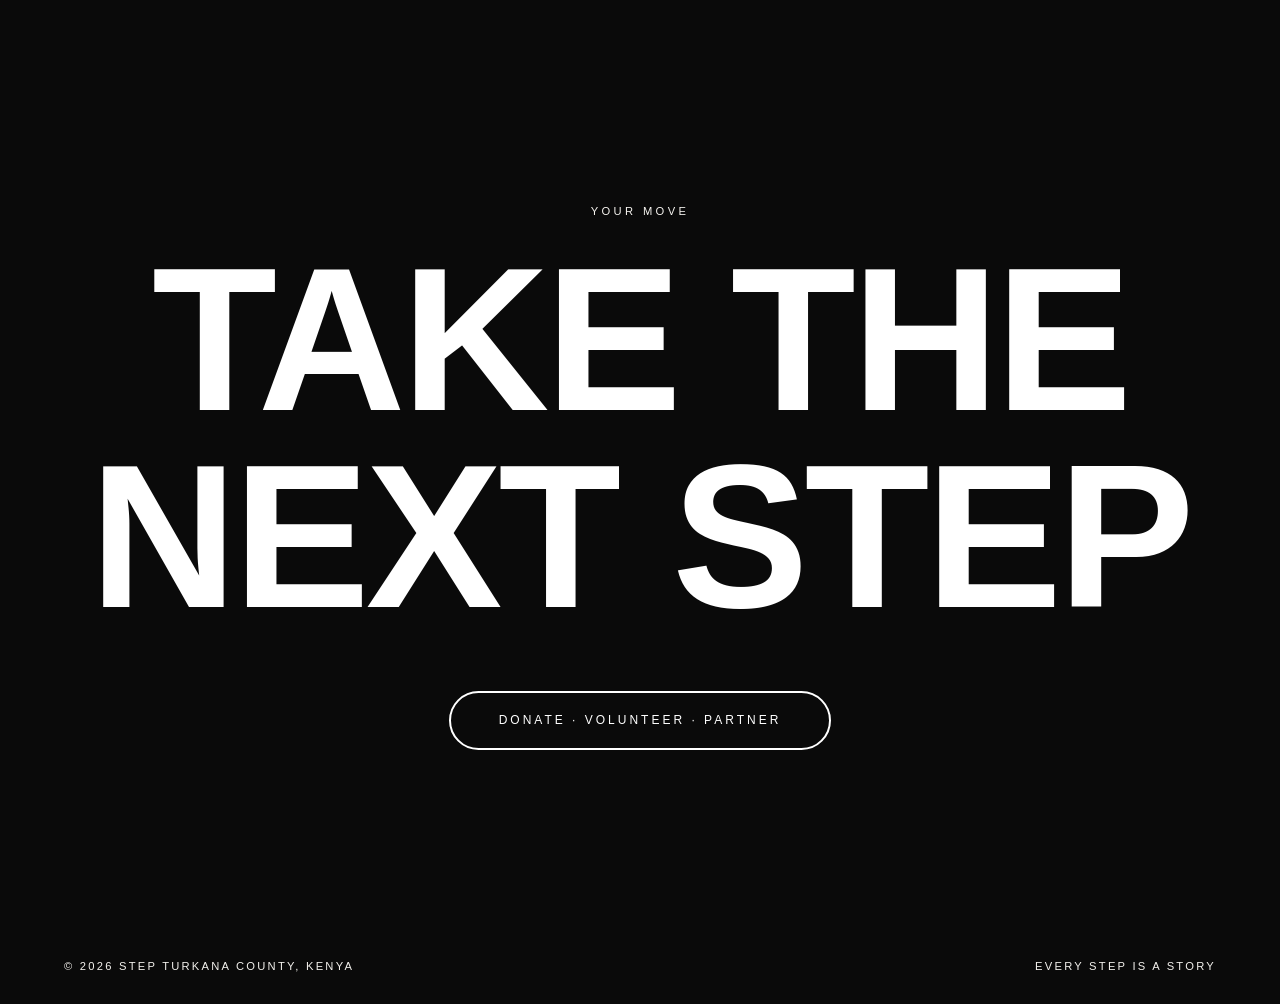
==== commit 7abb17ec: "beads" ====
--- a/index.html
+++ b/index.html
@@ -37,7 +37,7 @@
 
   <section id="hero" data-theme="dark">
 <div class="hbg">
-  <img class="pic" data-speed=".15" src="images/1.jpg" alt="Young people in Turkana">
+  <img class="pic" data-speed=".15" src="images/hero.jpg" alt="Young people in Turkana">
 </div>
     <h1 class="display" data-split>Step</h1>
     <div class="hrow">
@@ -55,7 +55,7 @@
     <p class="big" data-scrub>Where literacy sits at 20%, a weekend with a mentor changes the whole road ahead. STEP trains local youth to teach, guide and lead.</p>
     <div class="about-grid">
       <div class="img about-photo" data-cap="Turkana">
-  <img class="pic" data-speed=".12" src="images/1.jpg" alt="Turkana County">
+  <img class="pic" data-speed=".12" src="images/hero.jpg" alt="Turkana County">
 </div>
       <div class="rv">
         <p class="about-text">Turkana County is an Arid and Semi-Arid Land in north-western Kenya, where extreme poverty, drought and child marriage keep children out of the classroom. STEP youth work with local schools, running after-school activities on weekends and school holidays to lift learning outcomes.<br><br>Through education, mentorship and collaboration, we empower communities, bridge inequities and create a brighter future for all.</p>
@@ -90,10 +90,10 @@
     <h2 class="display title-people" data-split>Behind every<br>number, a <b class="red">name.</b></h2>
     <div class="wall">
      <div class="img" data-cap="Saturday revision camp">
-  <img class="pic" data-speed=".06" src="images/3.jpg" alt="Saturday revision camp">
+  <img class="pic" data-speed=".06" src="images/two.jpg" alt="Saturday revision camp">
 </div>
 <div class="img" data-cap="Beadwork circle">
-  <img class="pic" data-speed=".06" src="images/4.jpg" alt="Beadwork circle">
+  <img style="object-fit:fill" class="pic" data-speed=".06" src="images/bead.JPG" alt="Beadwork circle">
 </div>
 <div class="img" data-cap="A mentor and her class">
   <img class="pic" data-speed=".06" src="images/5.jpg" alt="A mentor and her class">
@@ -102,13 +102,13 @@
   <img class="pic" data-speed=".06" src="images/6.jpg" alt="Lodwar sports team">
 </div>
 <div class="img" data-cap="Christmas caravan">
-  <img class="pic" data-speed=".06" src="images/1.jpg" alt="Christmas caravan">
+  <img class="pic" data-speed=".06" src="images/hero.jpg" alt="Christmas caravan">
 </div>
 <div class="img" data-cap="Girls' leadership circle">
-  <img class="pic" data-speed=".06" src="images/2.jpg" alt="Girls' leadership circle">
+  <img class="pic" data-speed=".06" src="images/two.jpg" alt="Girls' leadership circle">
 </div>
 <div class="img" data-cap="After school, under the acacia">
-  <img class="pic" data-speed=".06" src="images/3.jpg" alt="After school, under the acacia">
+  <img class="pic" data-speed=".06" src="images/three.jpg" alt="After school, under the acacia">
 </div>
 <div class="img" data-cap="Volunteers from five continents">
   <img class="pic" data-speed=".06" src="images/4.jpg" alt="Volunteers from five continents">
@@ -128,7 +128,7 @@
         </div>
         <div class="card">
            <div class="img about-photo" data-cap="Xmass Caravan">
-  <img class="pic" data-speed=".12" src="images/9.jpg" alt="Turkana County">
+  <img class="pic" data-speed=".12" src="images/10.jpg" alt="Turkana County">
 </div>
           <div class="no">01</div>
           <h3 class="display">Another Kind of Christmas</h3>
@@ -136,7 +136,7 @@
         </div>
         <div class="card">
            <div class="img about-photo" data-cap="Revision Camps">
-  <img class="pic" data-speed=".12" src="images/9.jpg" alt="Turkana County">
+  <img class="pic" data-speed=".12" src="images/13.jpg" alt="Turkana County">
 </div>
           <div class="no">02</div>
           <h3 class="display">Revision Camps</h3>
@@ -144,7 +144,7 @@
         </div>
         <div class="card">
           <div class="img about-photo" data-cap="Women Enterprise">
-  <img class="pic" data-speed=".12" src="images/9.jpg" alt="Turkana County">
+  <img style="object-fit: cover;" class="pic" data-speed=".12" src="images/women.jpg" alt="Turkana County">
 </div>
           <div class="no">03</div>
           <h3 class="display">Women Enterprise</h3>
@@ -152,7 +152,7 @@
         </div>
         <div class="card">
           <div class="img about-photo" data-cap="Sports Leadership">
-  <img class="pic" data-speed=".12" src="images/9.jpg" alt="Turkana County">
+  <img class="pic" data-speed=".12" src="images/11.jpg" alt="Turkana County">
 </div>
           <div class="no">04</div>
           <h3 class="display">Sport Management &amp; Leadership</h3>
@@ -160,7 +160,7 @@
         </div>
         <div class="card">
            <div class="img about-photo" data-cap="Youth Mentorship">
-  <img class="pic" data-speed=".12" src="images/9.jpg" alt="Turkana County">
+  <img class="pic" data-speed=".12" src="images/4.jpg" alt="Turkana County">
 </div>
           <div class="no">05</div>
           <h3 class="display">Youth Mentorship</h3>
@@ -168,7 +168,7 @@
         </div>
         <div class="card">
           <div class="img about-photo" data-cap="Workshops">
-  <img class="pic" data-speed=".12" src="images/9.jpg" alt="Turkana County">
+  <img class="pic" data-speed=".12" src="images/10.jpg" alt="Turkana County">
 </div>
           <div class="no">06</div>
           <h3 class="display">Substance Abuse Workshops</h3>
@@ -217,7 +217,7 @@
     <p class="label">05   Our Story</p>
     <div class="story">
    <div class="img about-photo" data-cap="Xmass Caravan">
-  <img class="pic" data-speed=".12" src="images/2.jpg" alt="Turkana County">
+  <img class="pic" data-speed=".12" src="images/10.jpg" alt="Turkana County">
 </div>
       <div>
         <div class="tl rv">
--- a/step.css
+++ b/step.css
@@ -405,6 +405,7 @@
 .img {
   position: relative;
   overflow: hidden;
+  object-fit: cover;
   background: #222;
   clip-path: inset(0);
   transition: clip-path 1.4s cubic-bezier(.7,0,.1,1);
@@ -415,6 +416,7 @@
 .pic {
   position: absolute;
   inset: -12% 0;
+    object-fit: cover;
   background: var(--ph) center/cover;
   /* filter: grayscale(1) contrast(1.15); */
   transition: filter .8s;
@@ -665,7 +667,7 @@
   position: absolute;
   inset: 0;
   z-index: -1;
-  opacity: .55;
+  opacity: .80;
   overflow: hidden;
   transition: opacity .6s;
 }
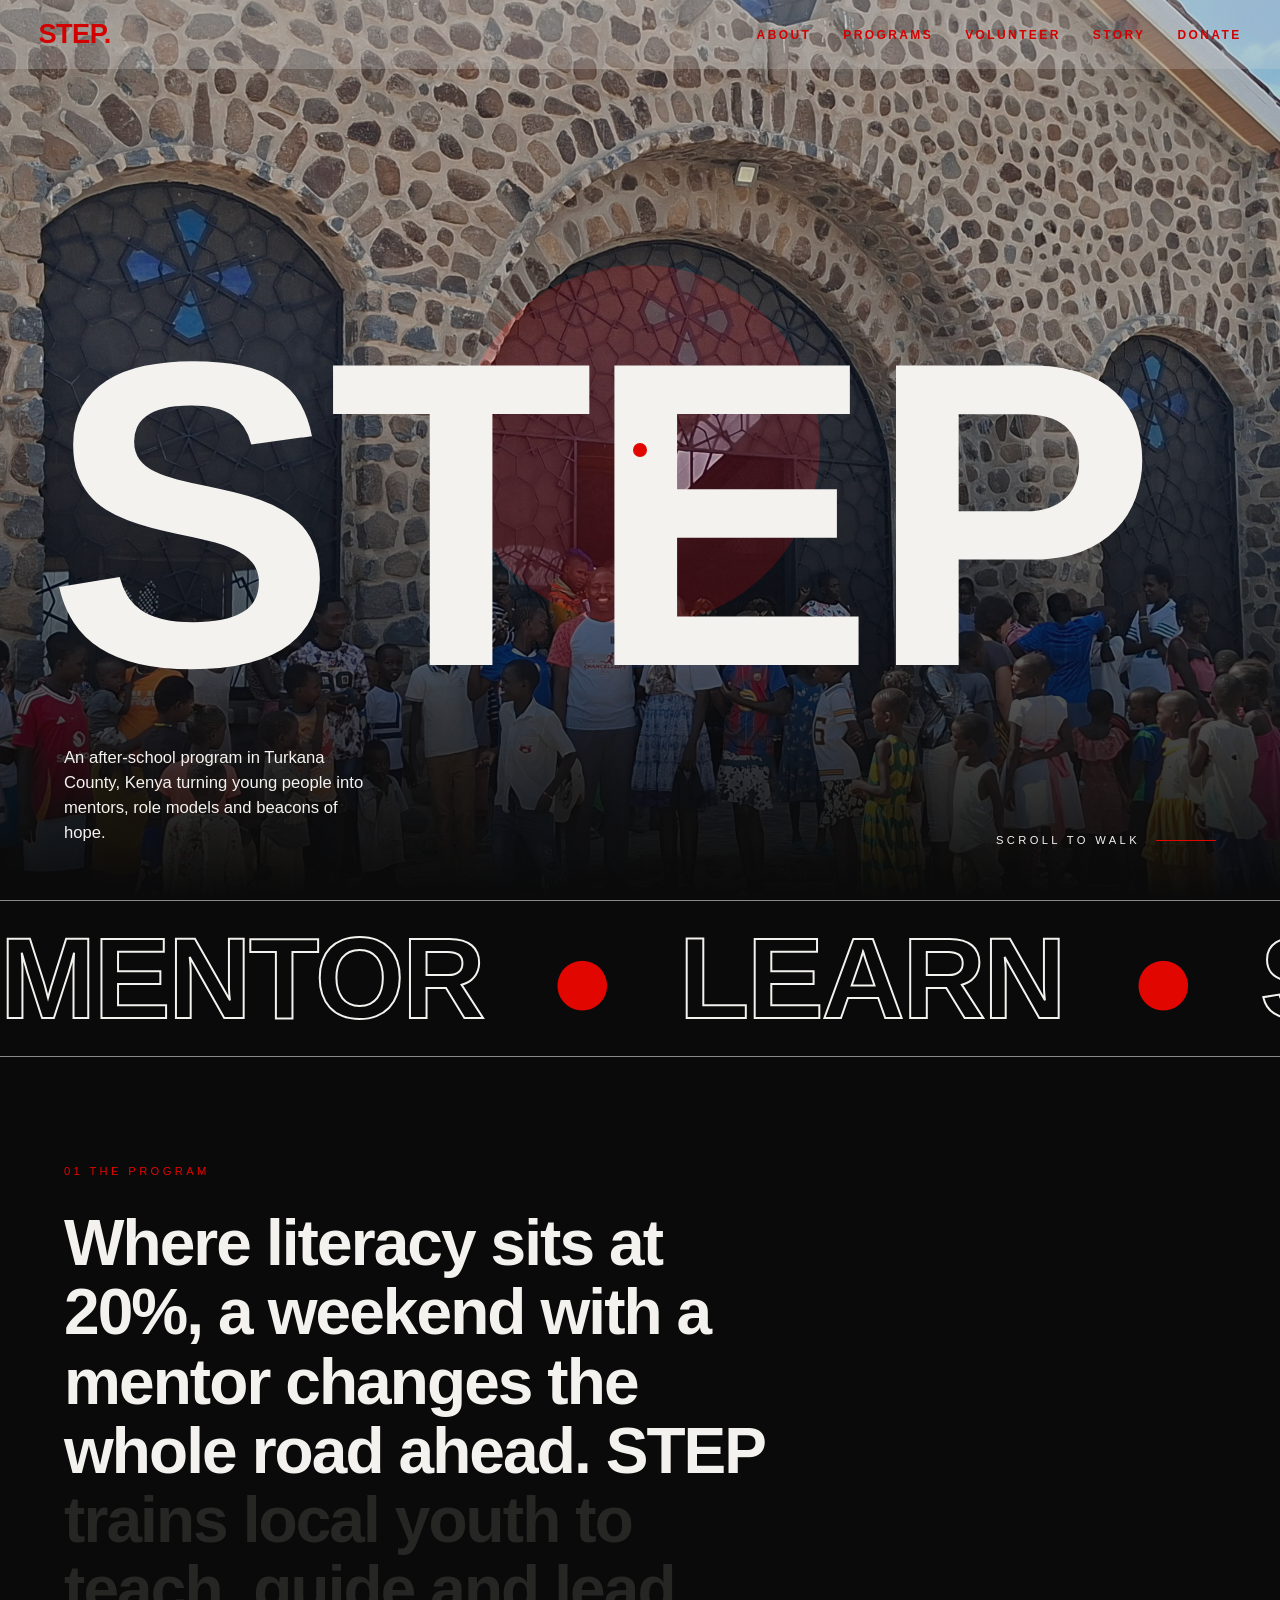
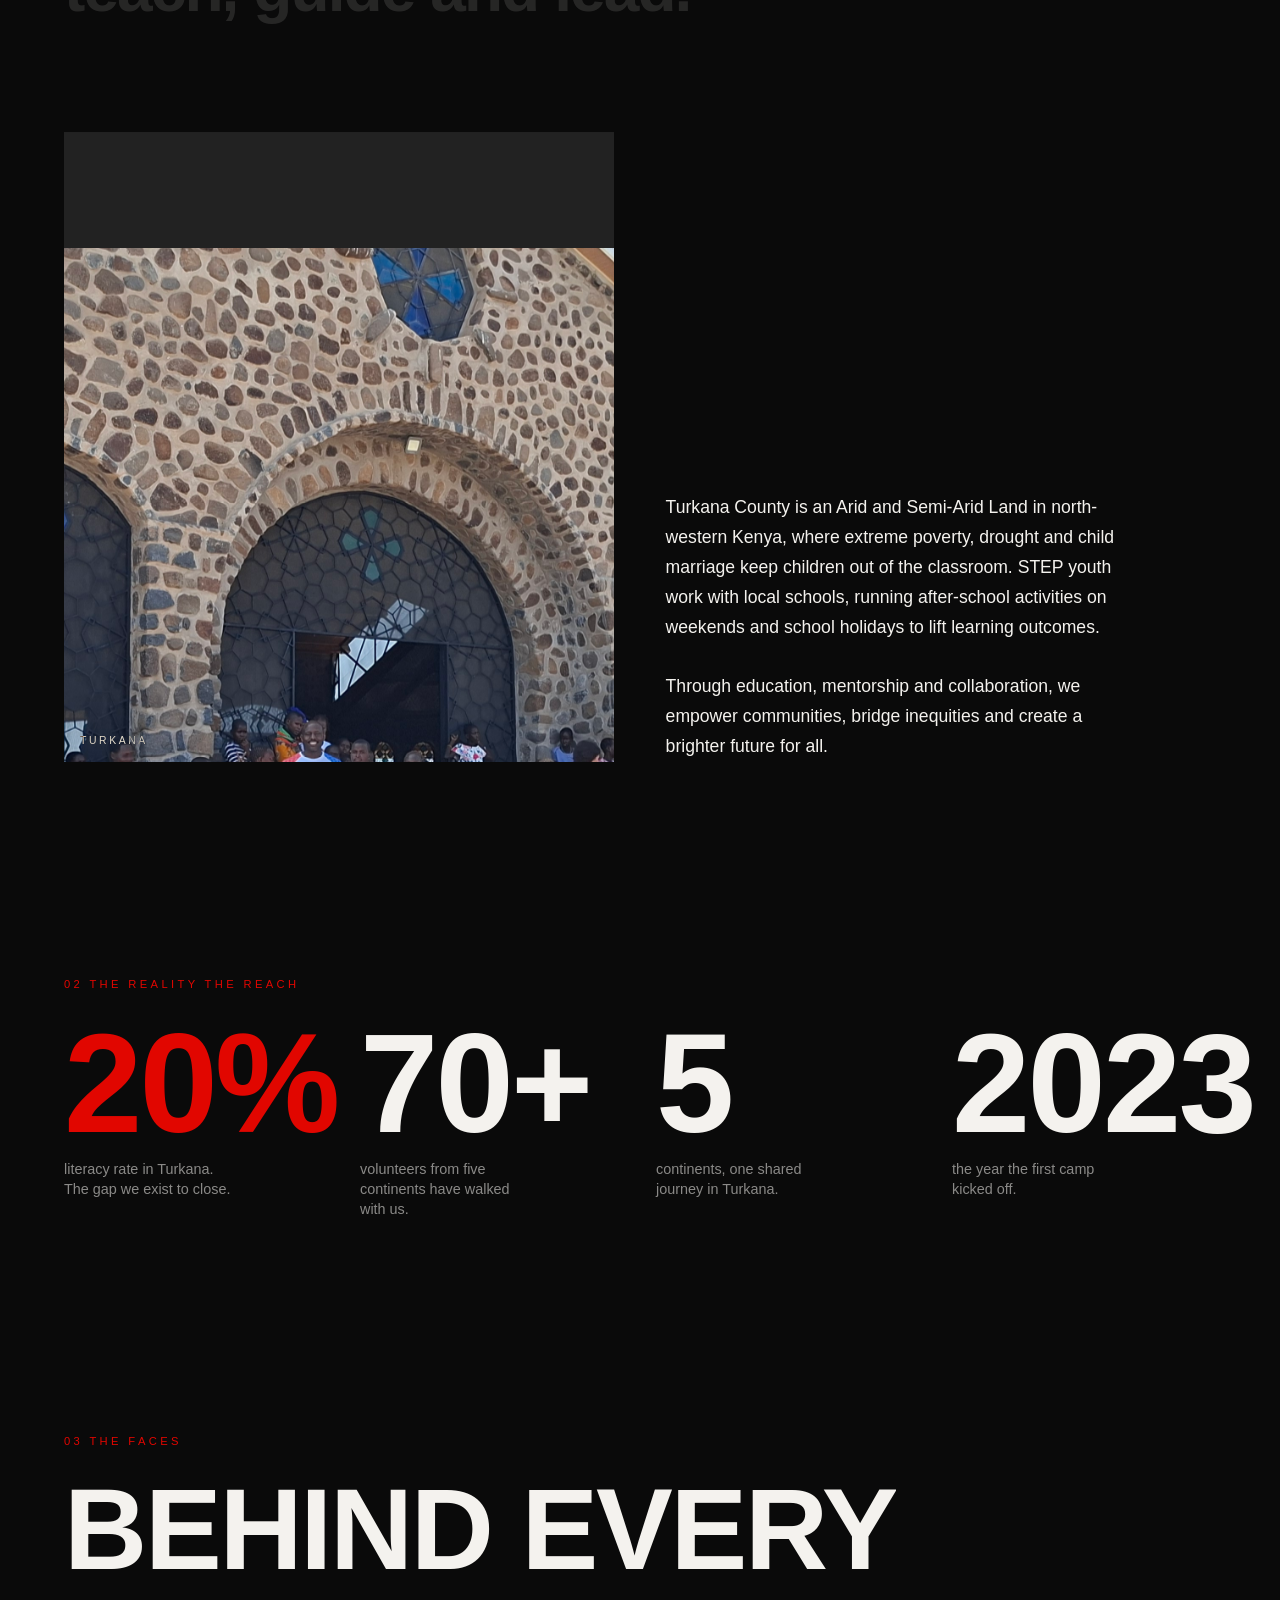
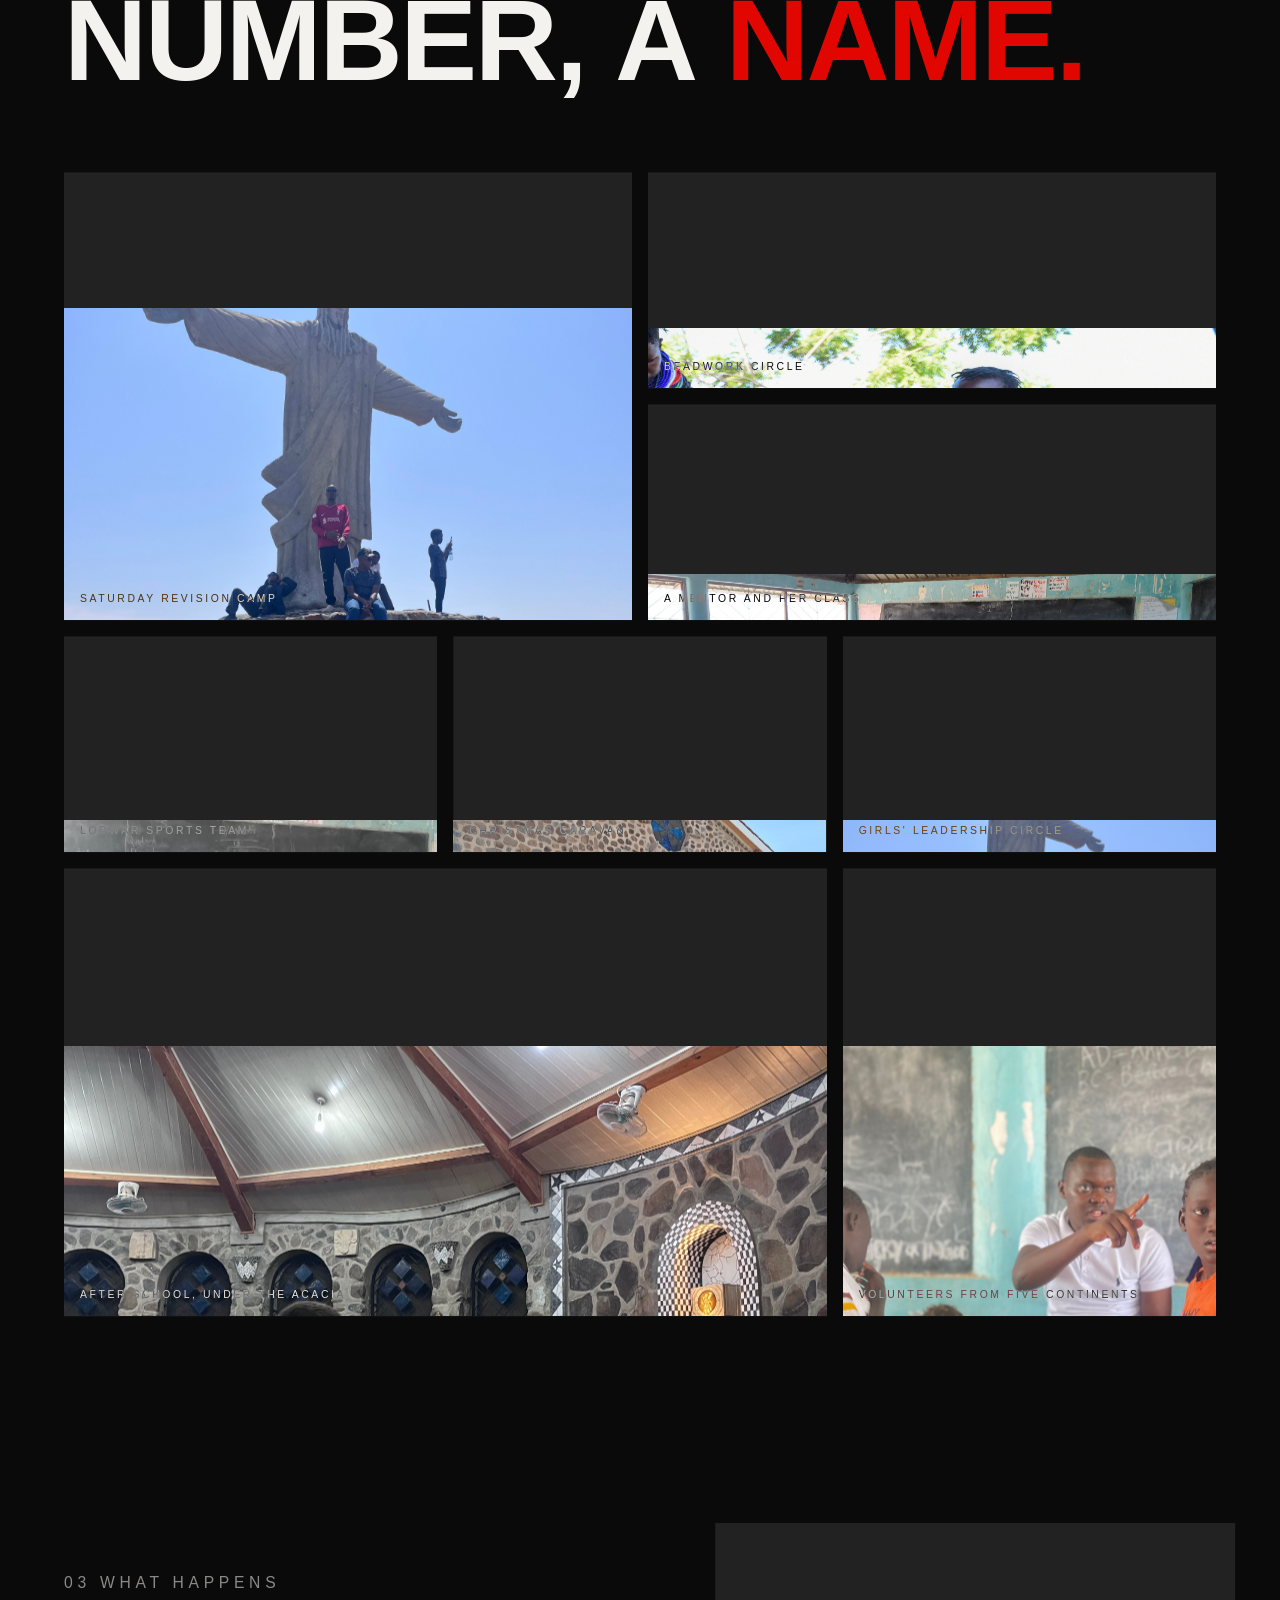
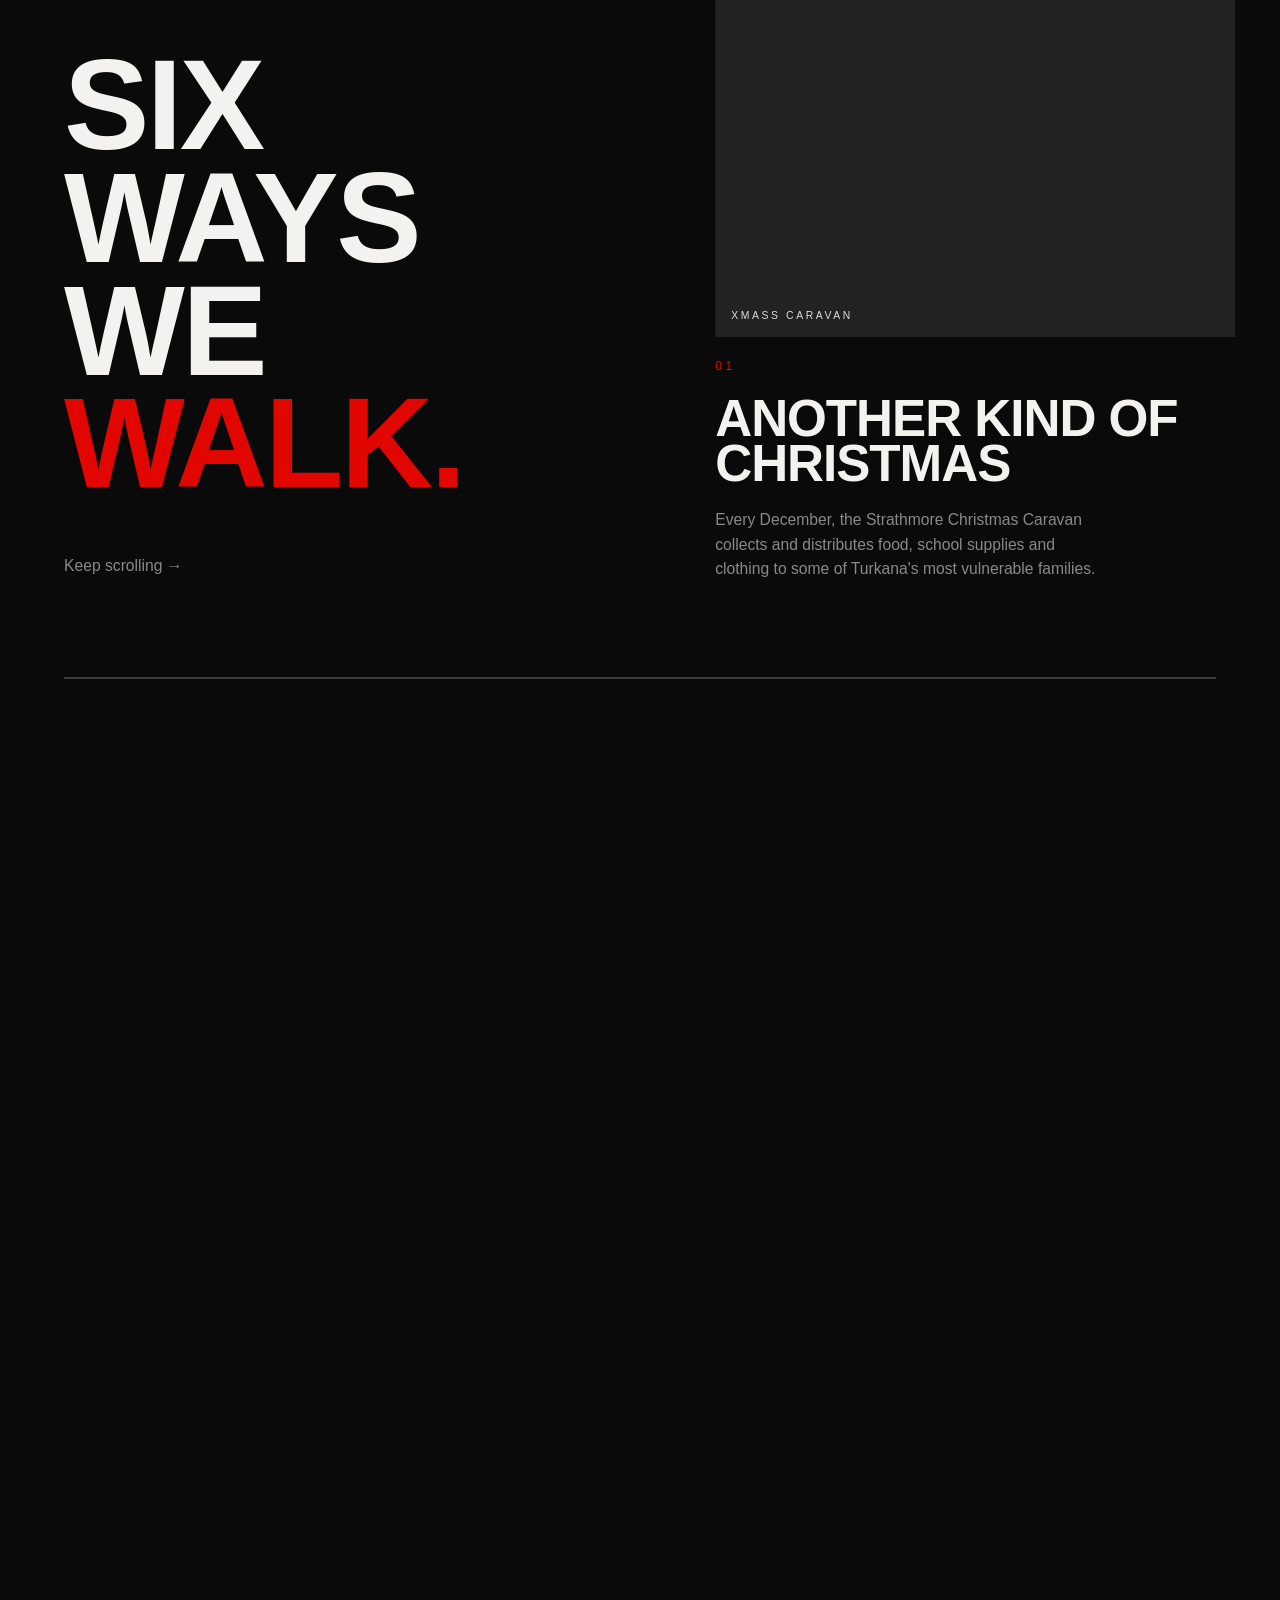
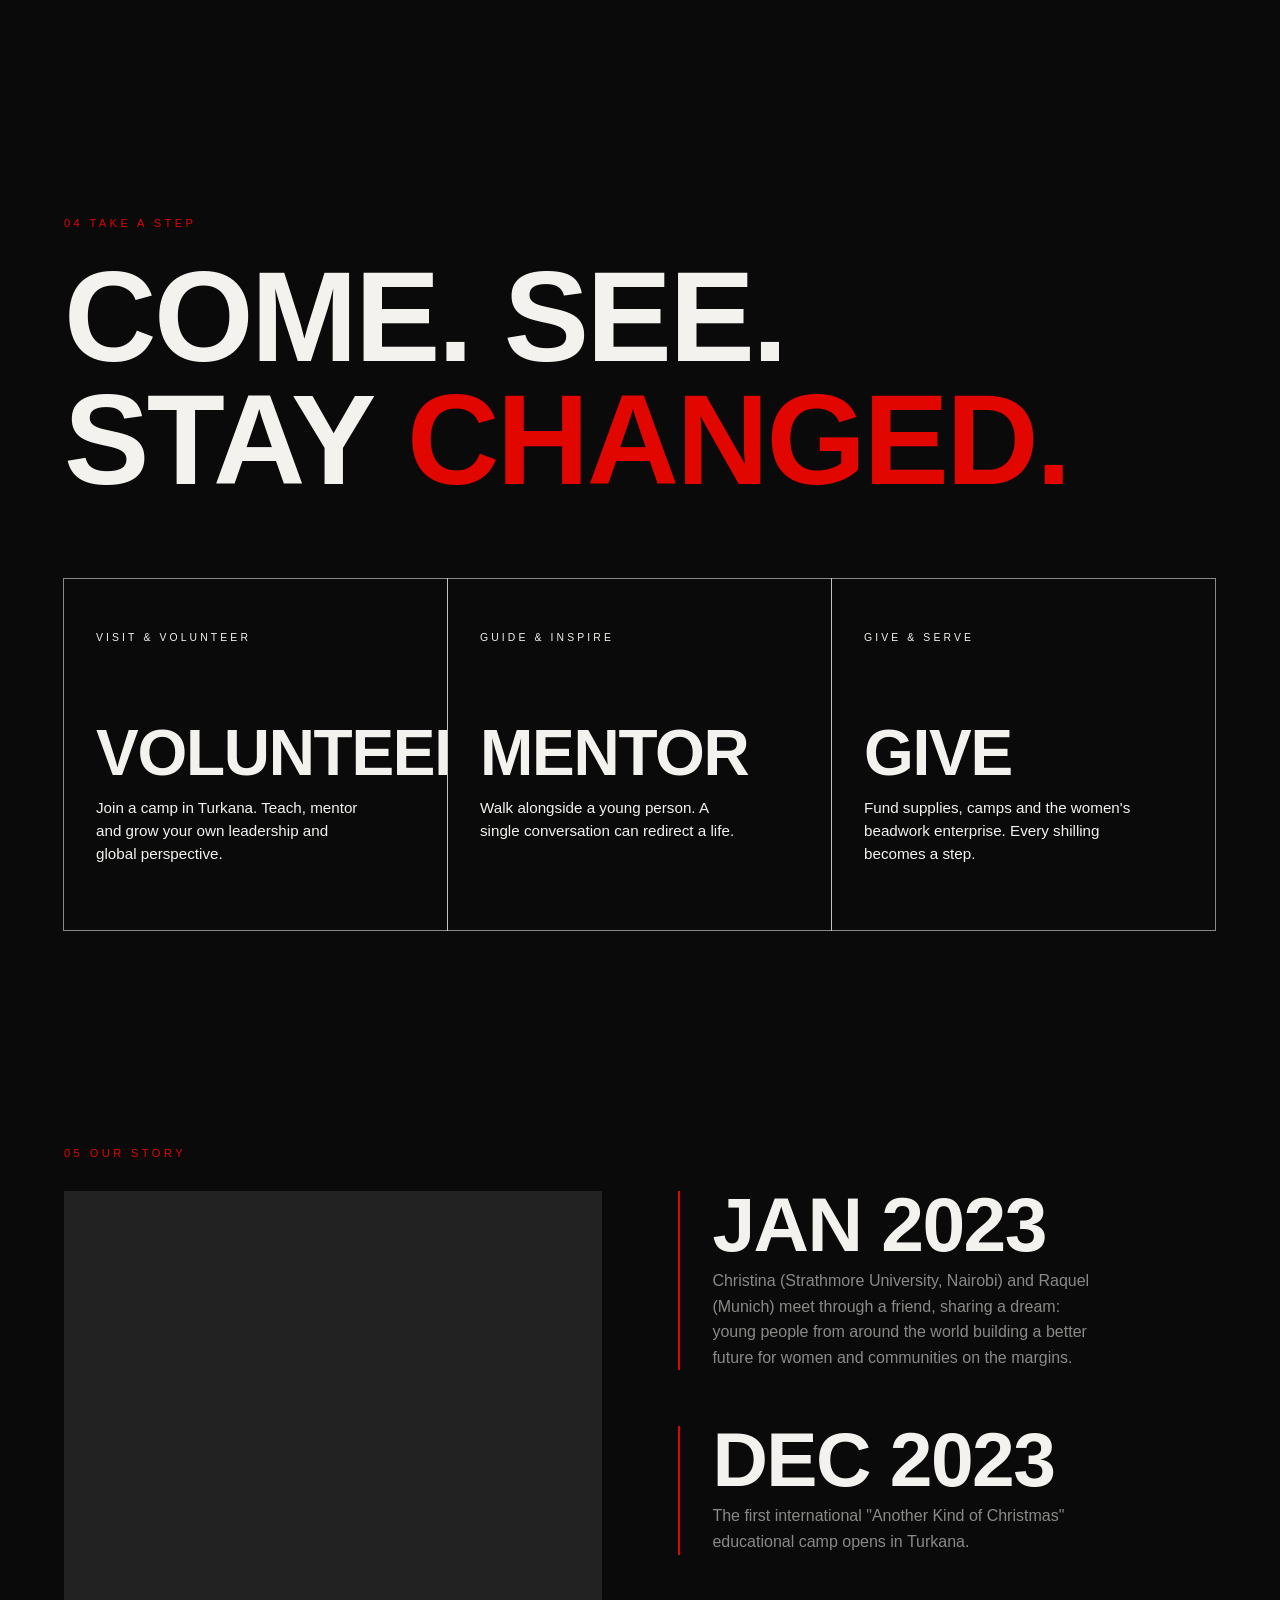
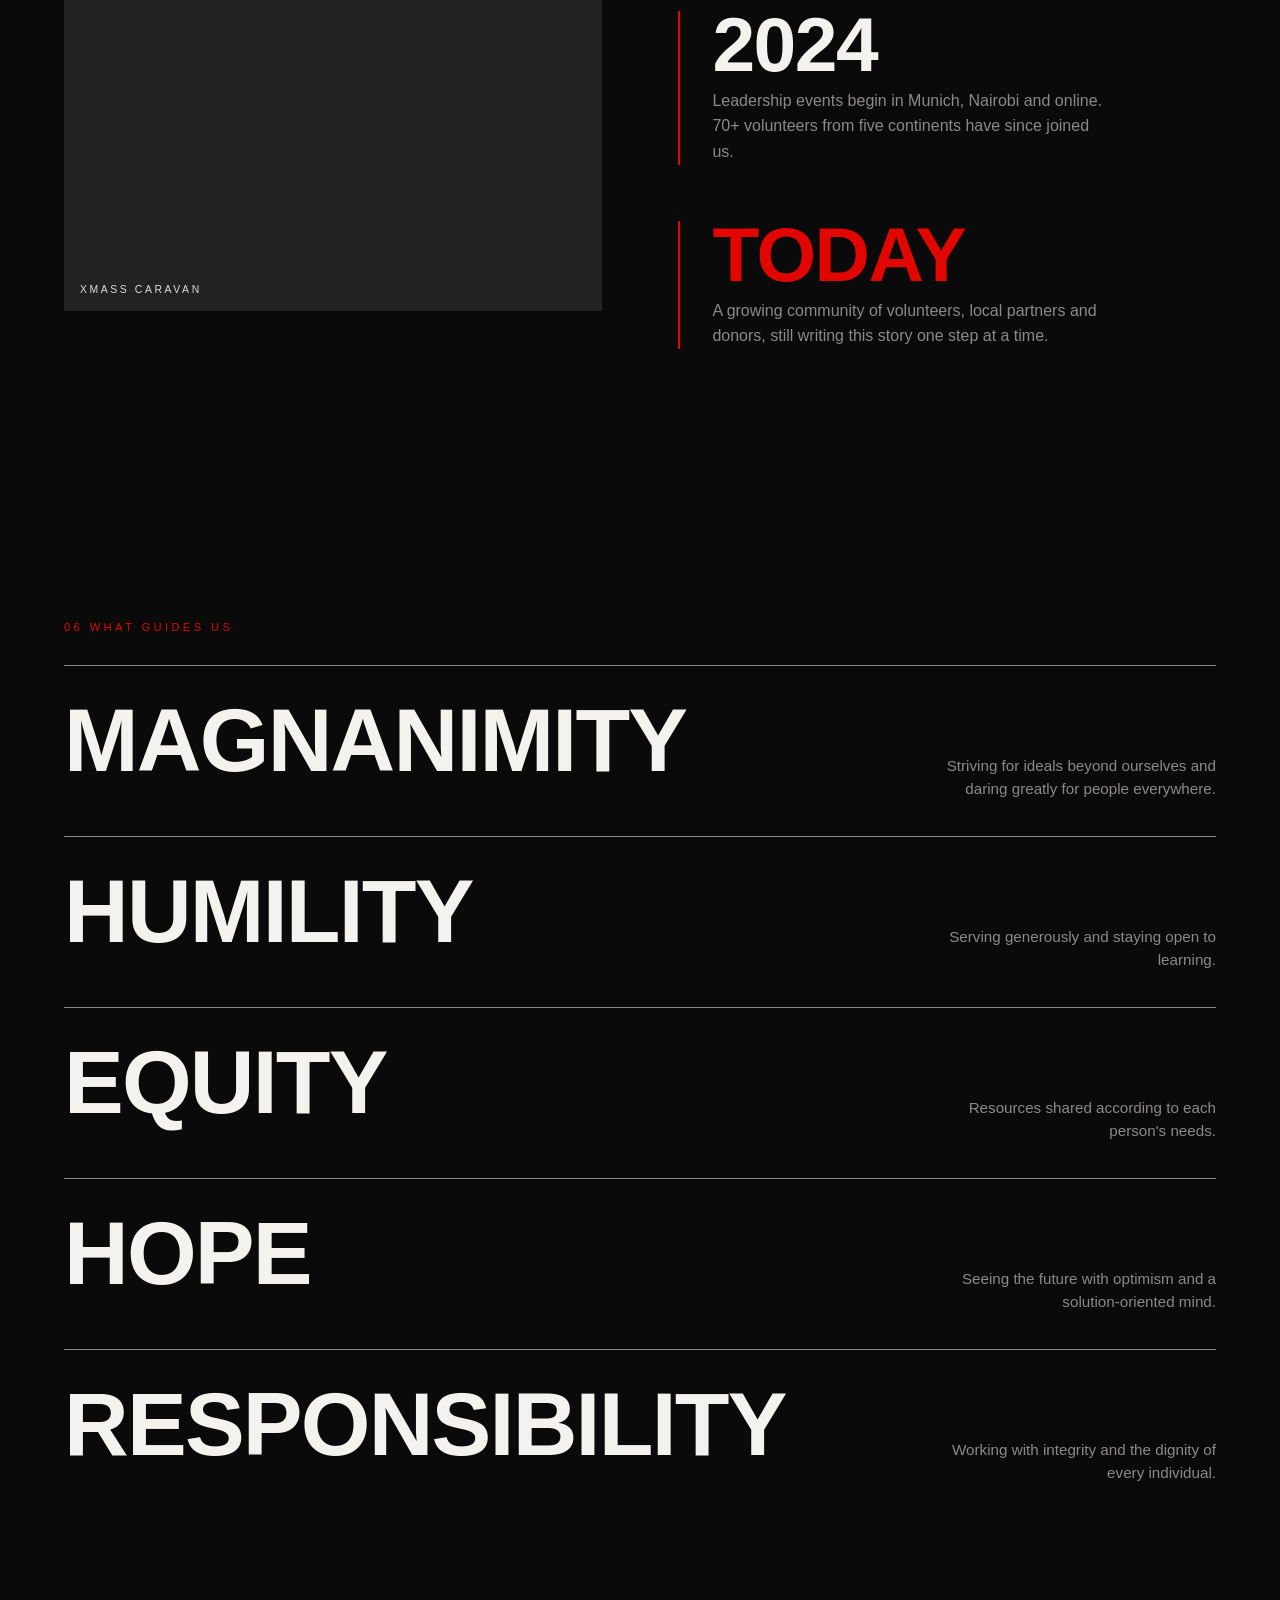
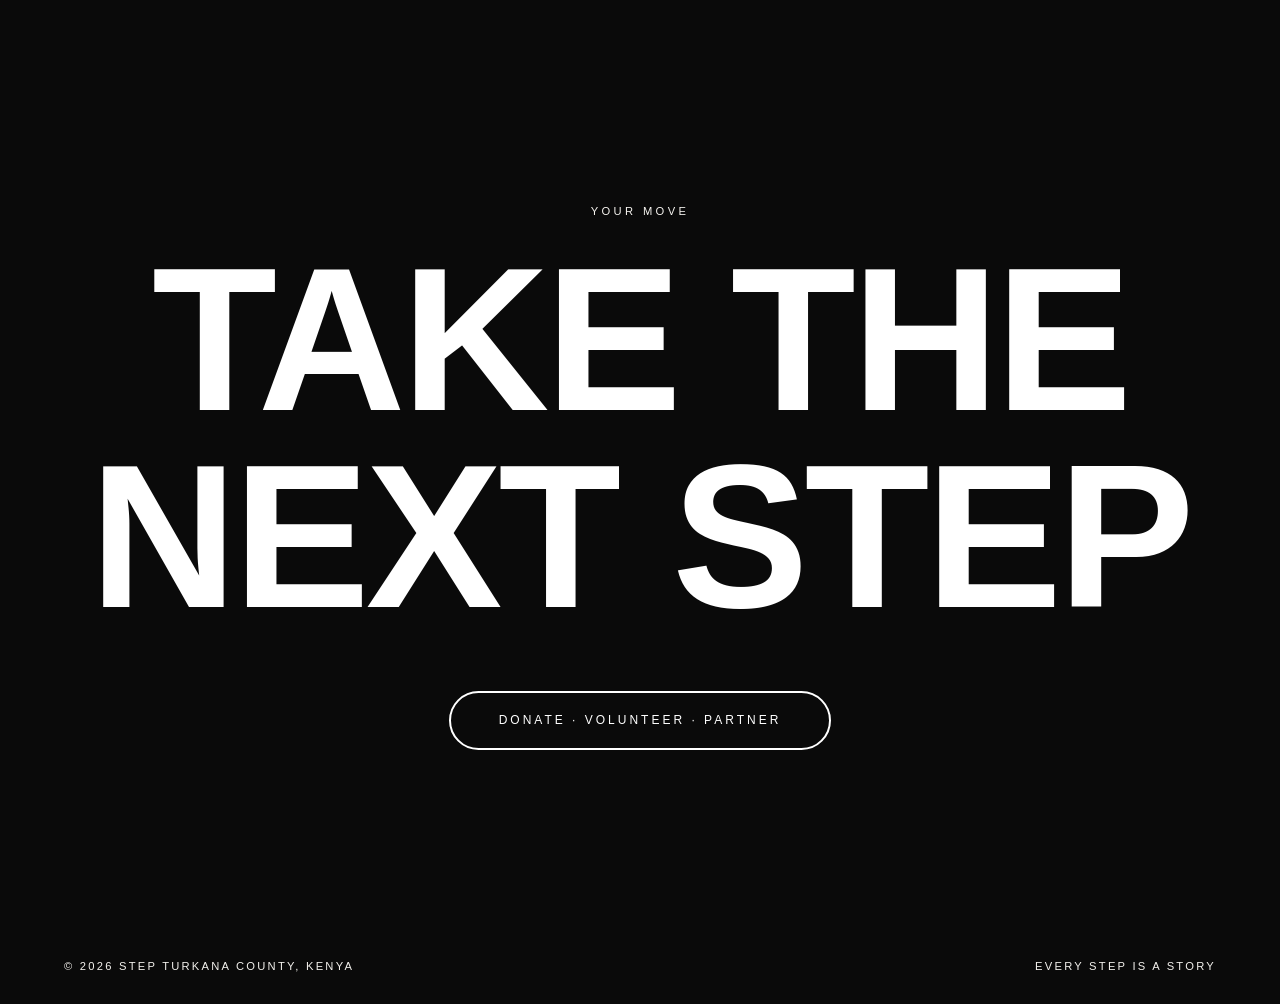
==== commit db40b02f: "images fix" ====
--- a/index.html
+++ b/index.html
@@ -37,7 +37,7 @@
 
   <section id="hero" data-theme="dark">
 <div class="hbg">
-  <img class="pic" data-speed=".15" src="images/hero.jpg" alt="Young people in Turkana">
+  <img class="pic" data-speed=".15" src="Images/hero.jpg" alt="Young people in Turkana">
 </div>
     <h1 class="display" data-split>Step</h1>
     <div class="hrow">
@@ -55,7 +55,7 @@
     <p class="big" data-scrub>Where literacy sits at 20%, a weekend with a mentor changes the whole road ahead. STEP trains local youth to teach, guide and lead.</p>
     <div class="about-grid">
       <div class="img about-photo" data-cap="Turkana">
-  <img class="pic" data-speed=".12" src="images/hero.jpg" alt="Turkana County">
+  <img class="pic" data-speed=".12" src="Images/hero.jpg" alt="Turkana County">
 </div>
       <div class="rv">
         <p class="about-text">Turkana County is an Arid and Semi-Arid Land in north-western Kenya, where extreme poverty, drought and child marriage keep children out of the classroom. STEP youth work with local schools, running after-school activities on weekends and school holidays to lift learning outcomes.<br><br>Through education, mentorship and collaboration, we empower communities, bridge inequities and create a brighter future for all.</p>
@@ -90,28 +90,28 @@
     <h2 class="display title-people" data-split>Behind every<br>number, a <b class="red">name.</b></h2>
     <div class="wall">
      <div class="img" data-cap="Saturday revision camp">
-  <img class="pic" data-speed=".06" src="images/two.jpg" alt="Saturday revision camp">
+  <img class="pic" data-speed=".06" src="Images/two.jpg" alt="Saturday revision camp">
 </div>
 <div class="img" data-cap="Beadwork circle">
-  <img style="object-fit:fill" class="pic" data-speed=".06" src="images/bead.JPG" alt="Beadwork circle">
+  <img style="object-fit:fill" class="pic" data-speed=".06" src="Images/bead.JPG" alt="Beadwork circle">
 </div>
 <div class="img" data-cap="A mentor and her class">
-  <img class="pic" data-speed=".06" src="images/5.jpg" alt="A mentor and her class">
+  <img class="pic" data-speed=".06" src="Images/5.jpg" alt="A mentor and her class">
 </div>
 <div class="img" data-cap="Lodwar sports team">
-  <img class="pic" data-speed=".06" src="images/6.jpg" alt="Lodwar sports team">
+  <img class="pic" data-speed=".06" src="Images/6.jpg" alt="Lodwar sports team">
 </div>
 <div class="img" data-cap="Christmas caravan">
-  <img class="pic" data-speed=".06" src="images/hero.jpg" alt="Christmas caravan">
+  <img class="pic" data-speed=".06" src="Images/hero.jpg" alt="Christmas caravan">
 </div>
 <div class="img" data-cap="Girls' leadership circle">
-  <img class="pic" data-speed=".06" src="images/two.jpg" alt="Girls' leadership circle">
+  <img class="pic" data-speed=".06" src="Images/two.jpg" alt="Girls' leadership circle">
 </div>
 <div class="img" data-cap="After school, under the acacia">
-  <img class="pic" data-speed=".06" src="images/three.jpg" alt="After school, under the acacia">
+  <img class="pic" data-speed=".06" src="Images/three.jpg" alt="After school, under the acacia">
 </div>
 <div class="img" data-cap="Volunteers from five continents">
-  <img class="pic" data-speed=".06" src="images/4.jpg" alt="Volunteers from five continents">
+  <img class="pic" data-speed=".06" src="Images/4.jpg" alt="Volunteers from five continents">
 </div>
    
       </div>
@@ -128,7 +128,7 @@
         </div>
         <div class="card">
            <div class="img about-photo" data-cap="Xmass Caravan">
-  <img class="pic" data-speed=".12" src="images/10.jpg" alt="Turkana County">
+  <img class="pic" data-speed=".12" src="Images/10.jpg" alt="Turkana County">
 </div>
           <div class="no">01</div>
           <h3 class="display">Another Kind of Christmas</h3>
@@ -136,7 +136,7 @@
         </div>
         <div class="card">
            <div class="img about-photo" data-cap="Revision Camps">
-  <img class="pic" data-speed=".12" src="images/13.jpg" alt="Turkana County">
+  <img class="pic" data-speed=".12" src="Images/13.jpg" alt="Turkana County">
 </div>
           <div class="no">02</div>
           <h3 class="display">Revision Camps</h3>
@@ -144,7 +144,7 @@
         </div>
         <div class="card">
           <div class="img about-photo" data-cap="Women Enterprise">
-  <img style="object-fit: cover;" class="pic" data-speed=".12" src="images/women.jpg" alt="Turkana County">
+  <img style="object-fit: cover;" class="pic" data-speed=".12" src="Images/women.jpg" alt="Turkana County">
 </div>
           <div class="no">03</div>
           <h3 class="display">Women Enterprise</h3>
@@ -152,7 +152,7 @@
         </div>
         <div class="card">
           <div class="img about-photo" data-cap="Sports Leadership">
-  <img class="pic" data-speed=".12" src="images/11.jpg" alt="Turkana County">
+  <img class="pic" data-speed=".12" src="Images/11.jpg" alt="Turkana County">
 </div>
           <div class="no">04</div>
           <h3 class="display">Sport Management &amp; Leadership</h3>
@@ -160,7 +160,7 @@
         </div>
         <div class="card">
            <div class="img about-photo" data-cap="Youth Mentorship">
-  <img class="pic" data-speed=".12" src="images/4.jpg" alt="Turkana County">
+  <img class="pic" data-speed=".12" src="Images/4.jpg" alt="Turkana County">
 </div>
           <div class="no">05</div>
           <h3 class="display">Youth Mentorship</h3>
@@ -168,7 +168,7 @@
         </div>
         <div class="card">
           <div class="img about-photo" data-cap="Workshops">
-  <img class="pic" data-speed=".12" src="images/10.jpg" alt="Turkana County">
+  <img class="pic" data-speed=".12" src="Images/10.jpg" alt="Turkana County">
 </div>
           <div class="no">06</div>
           <h3 class="display">Substance Abuse Workshops</h3>
@@ -184,7 +184,7 @@
   <section class="band" data-theme="dark">
 
      <div class="img about-photo" data-cap="Education">
-  <img class="pic" data-speed=".12" src="images/5.jpg" alt="Education">
+  <img class="pic" data-speed=".12" src="Images/5.jpg" alt="Education">
 </div>
 
     <h2 class="display" data-split>Education is the road.<br>A mentor <b class="red">walks it</b> with you.</h2>
@@ -217,7 +217,7 @@
     <p class="label">05   Our Story</p>
     <div class="story">
    <div class="img about-photo" data-cap="Xmass Caravan">
-  <img class="pic" data-speed=".12" src="images/10.jpg" alt="Turkana County">
+  <img class="pic" data-speed=".12" src="Images/10.jpg" alt="Turkana County">
 </div>
       <div>
         <div class="tl rv">
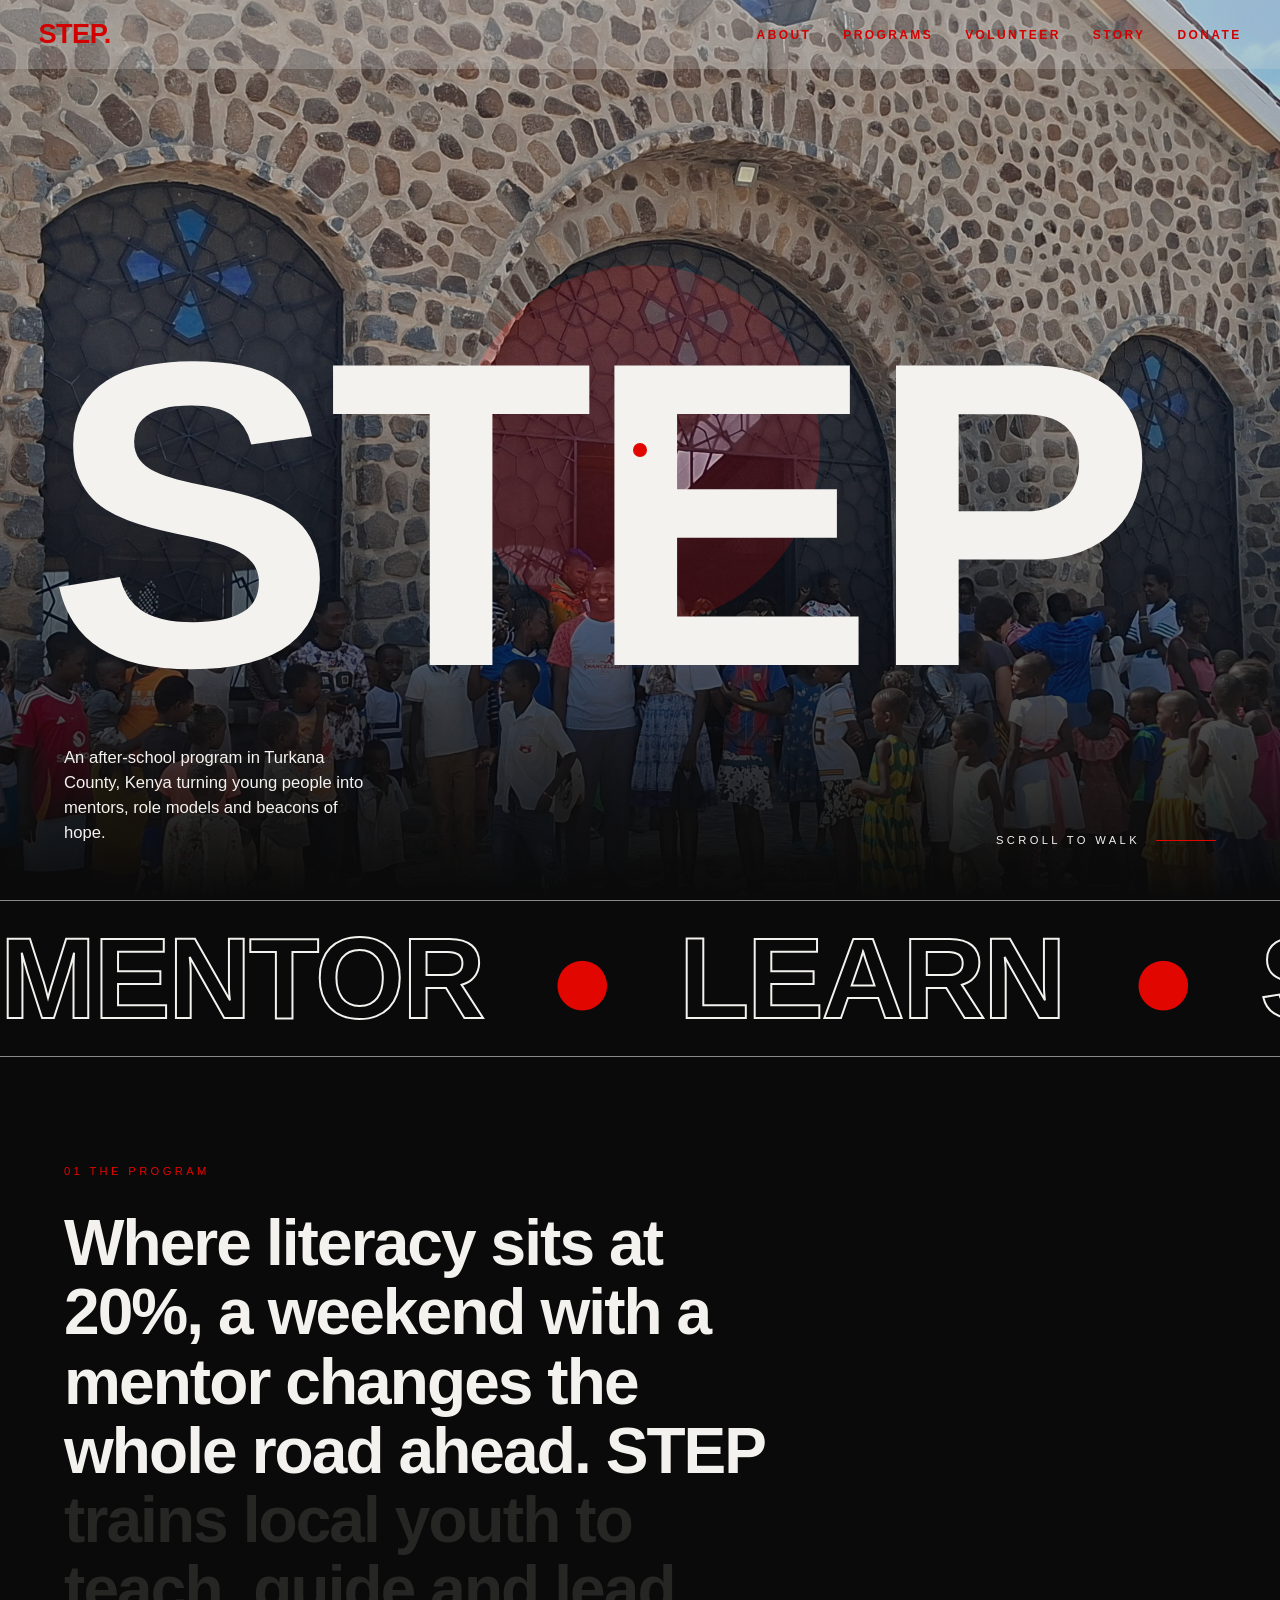
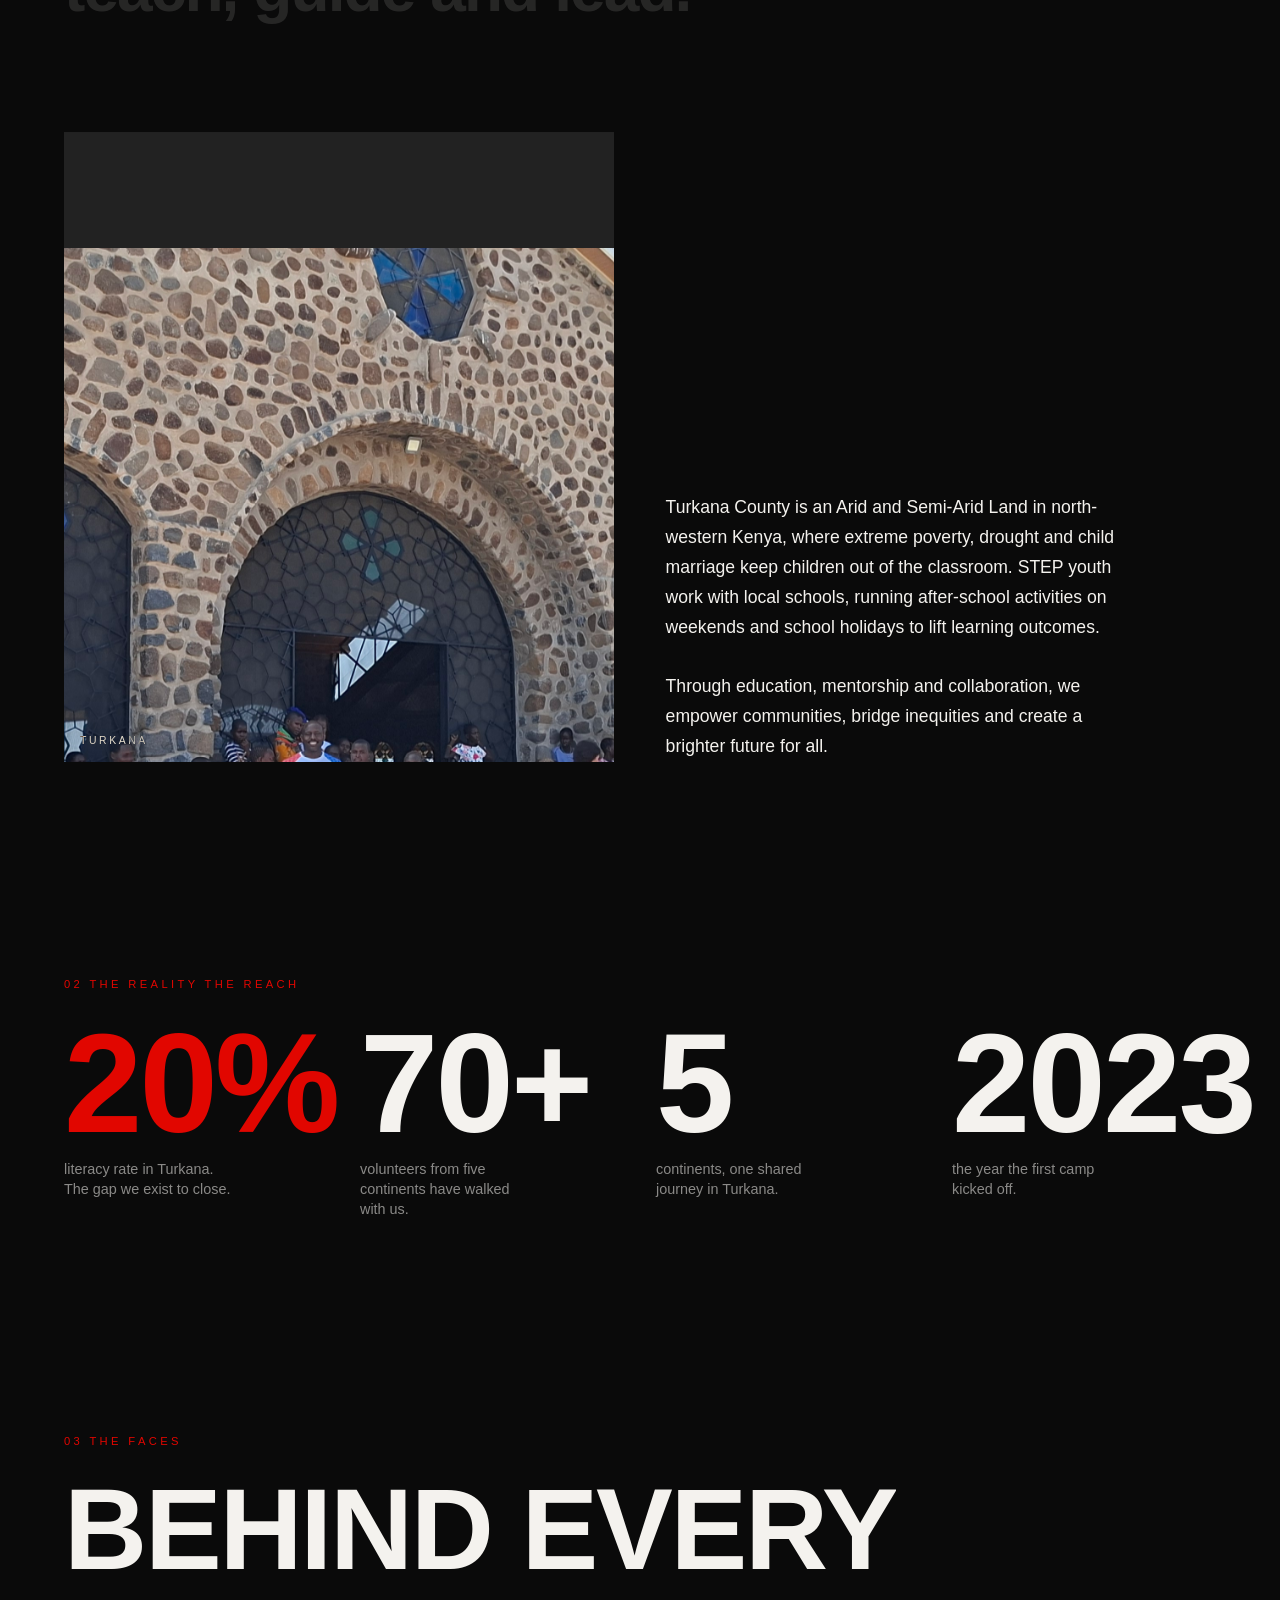
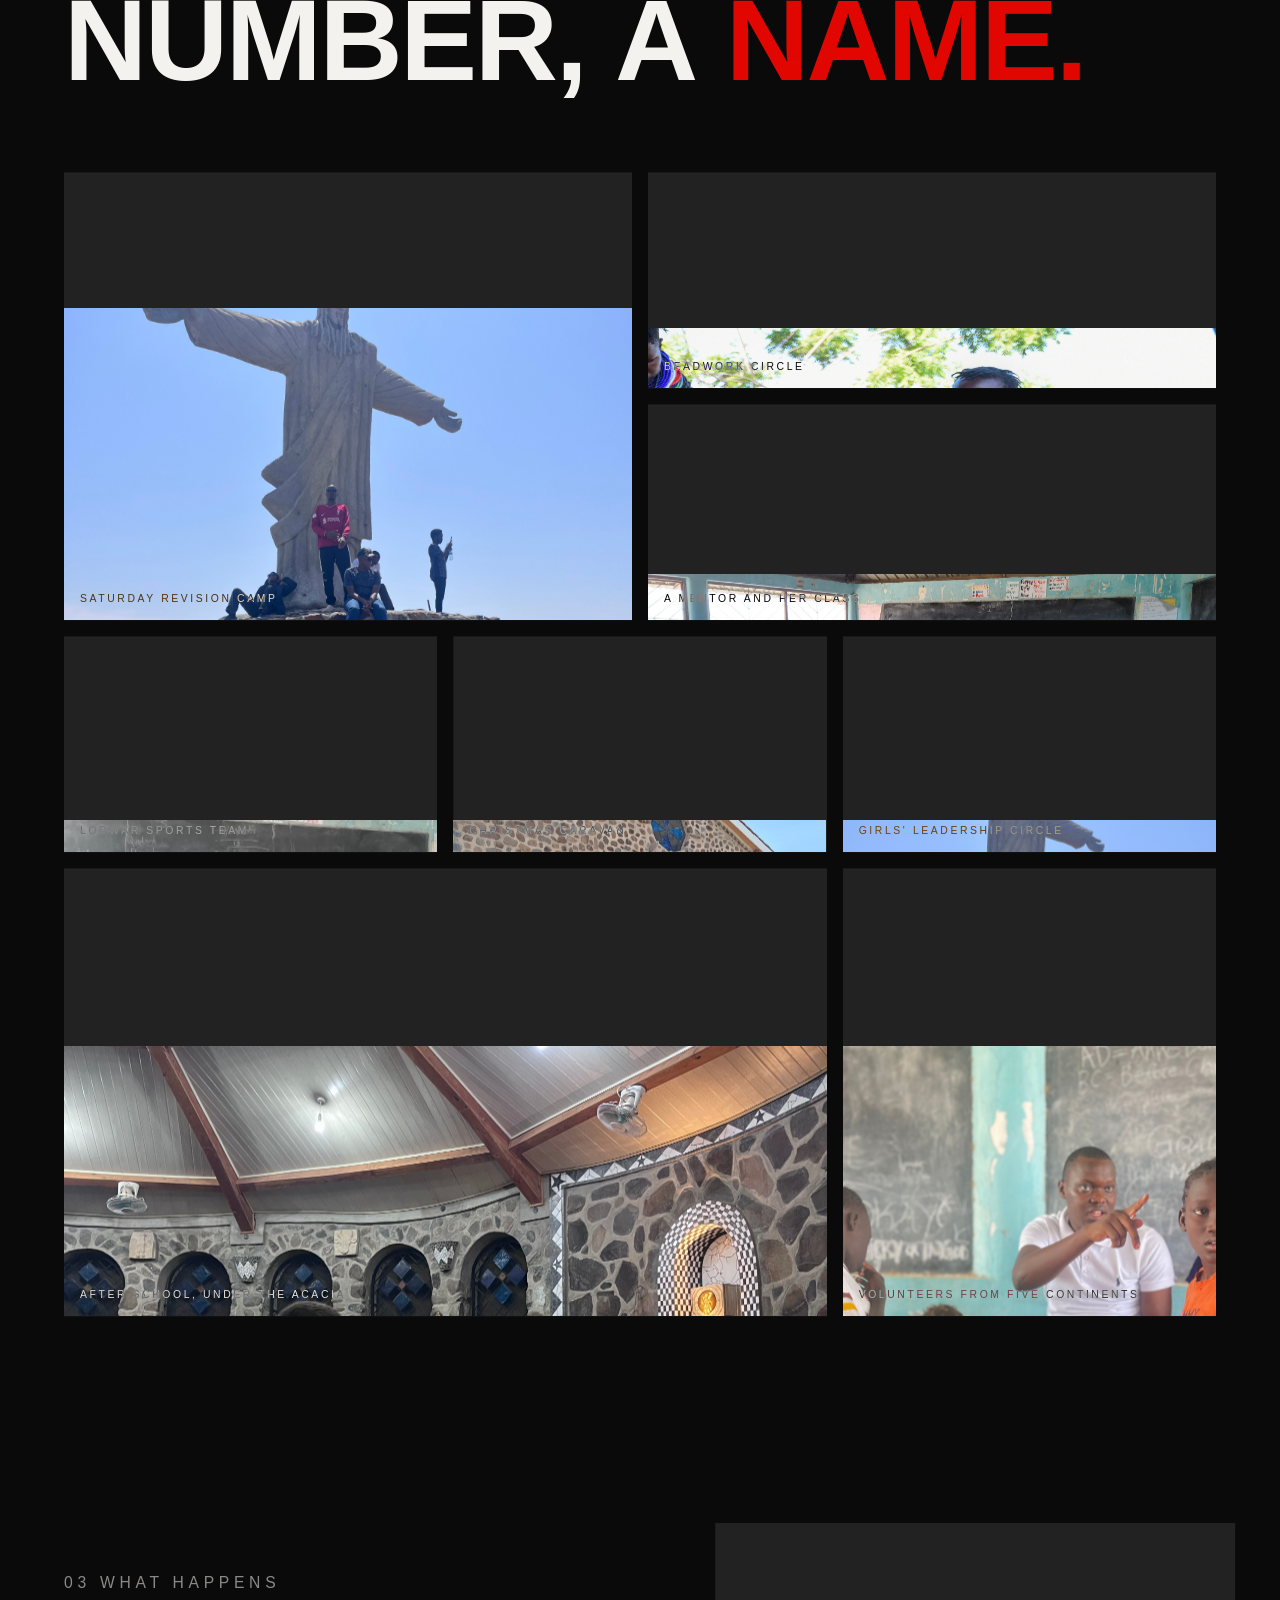
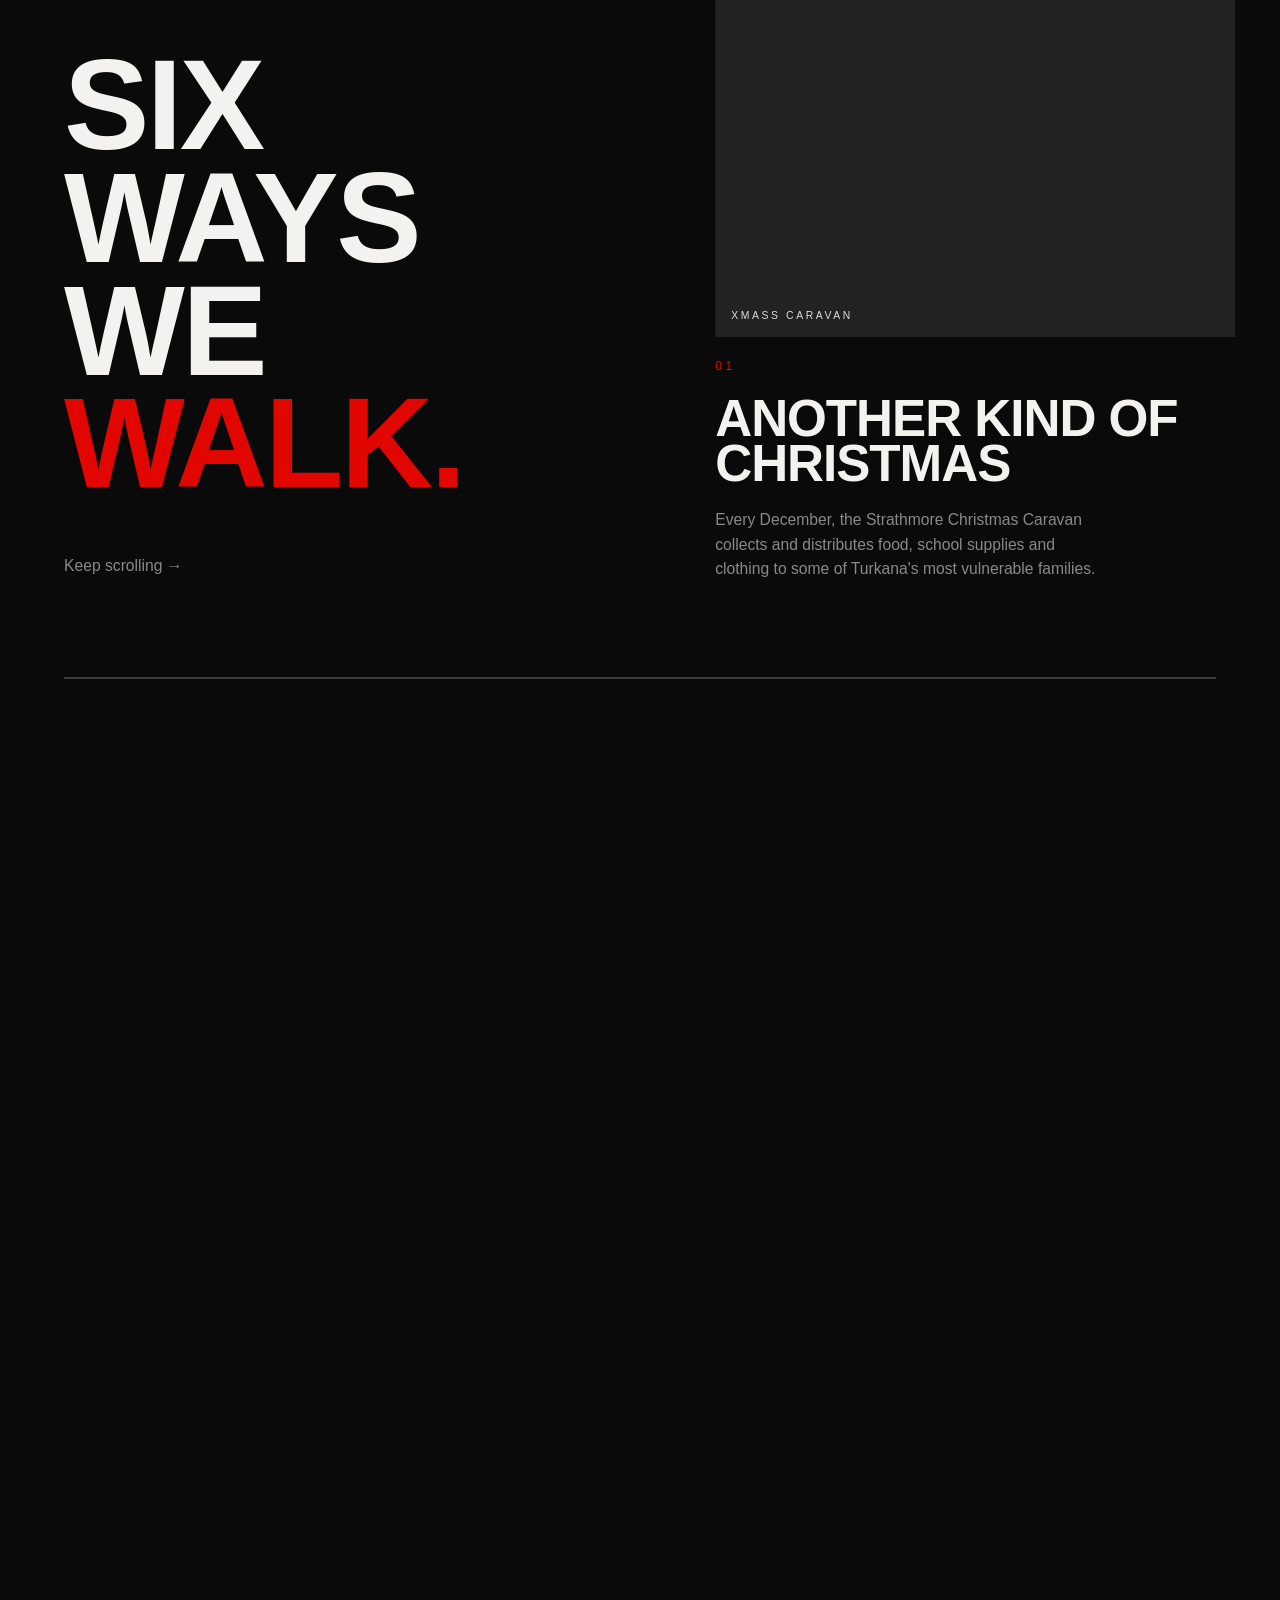
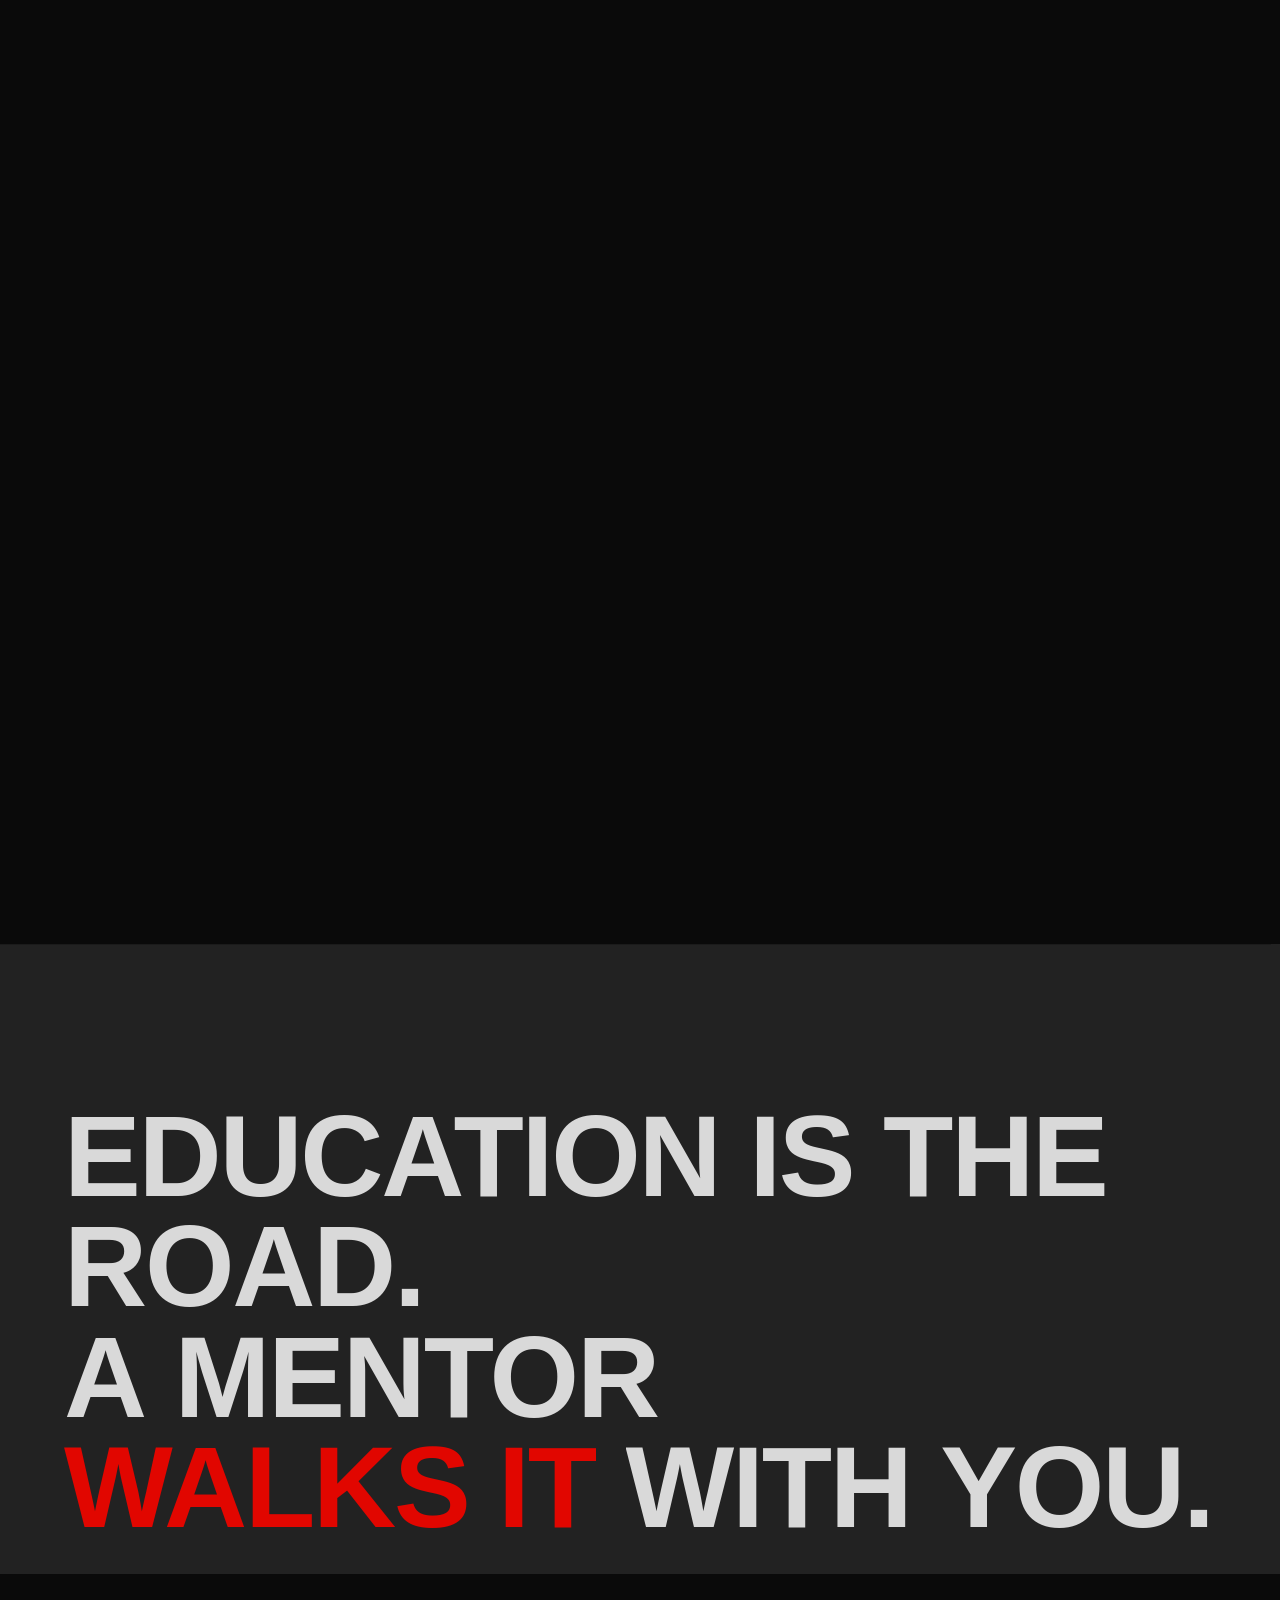
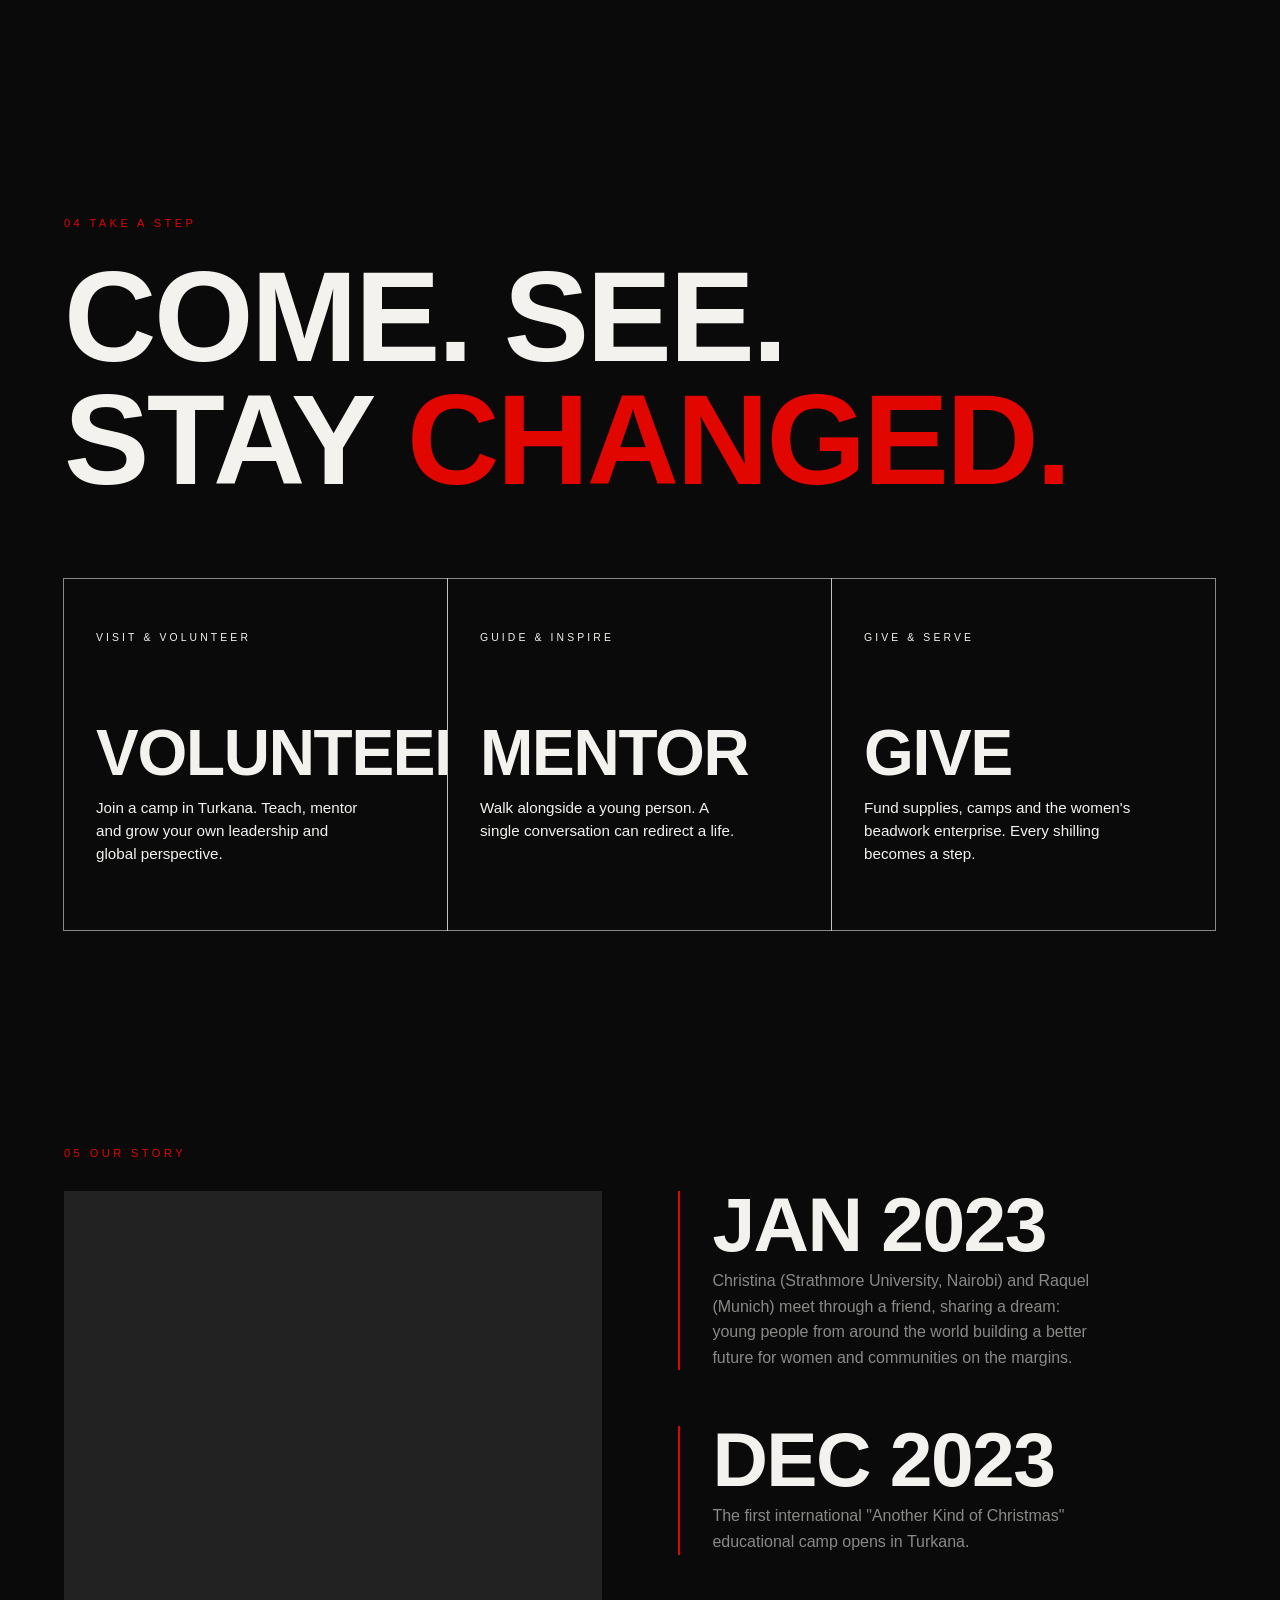
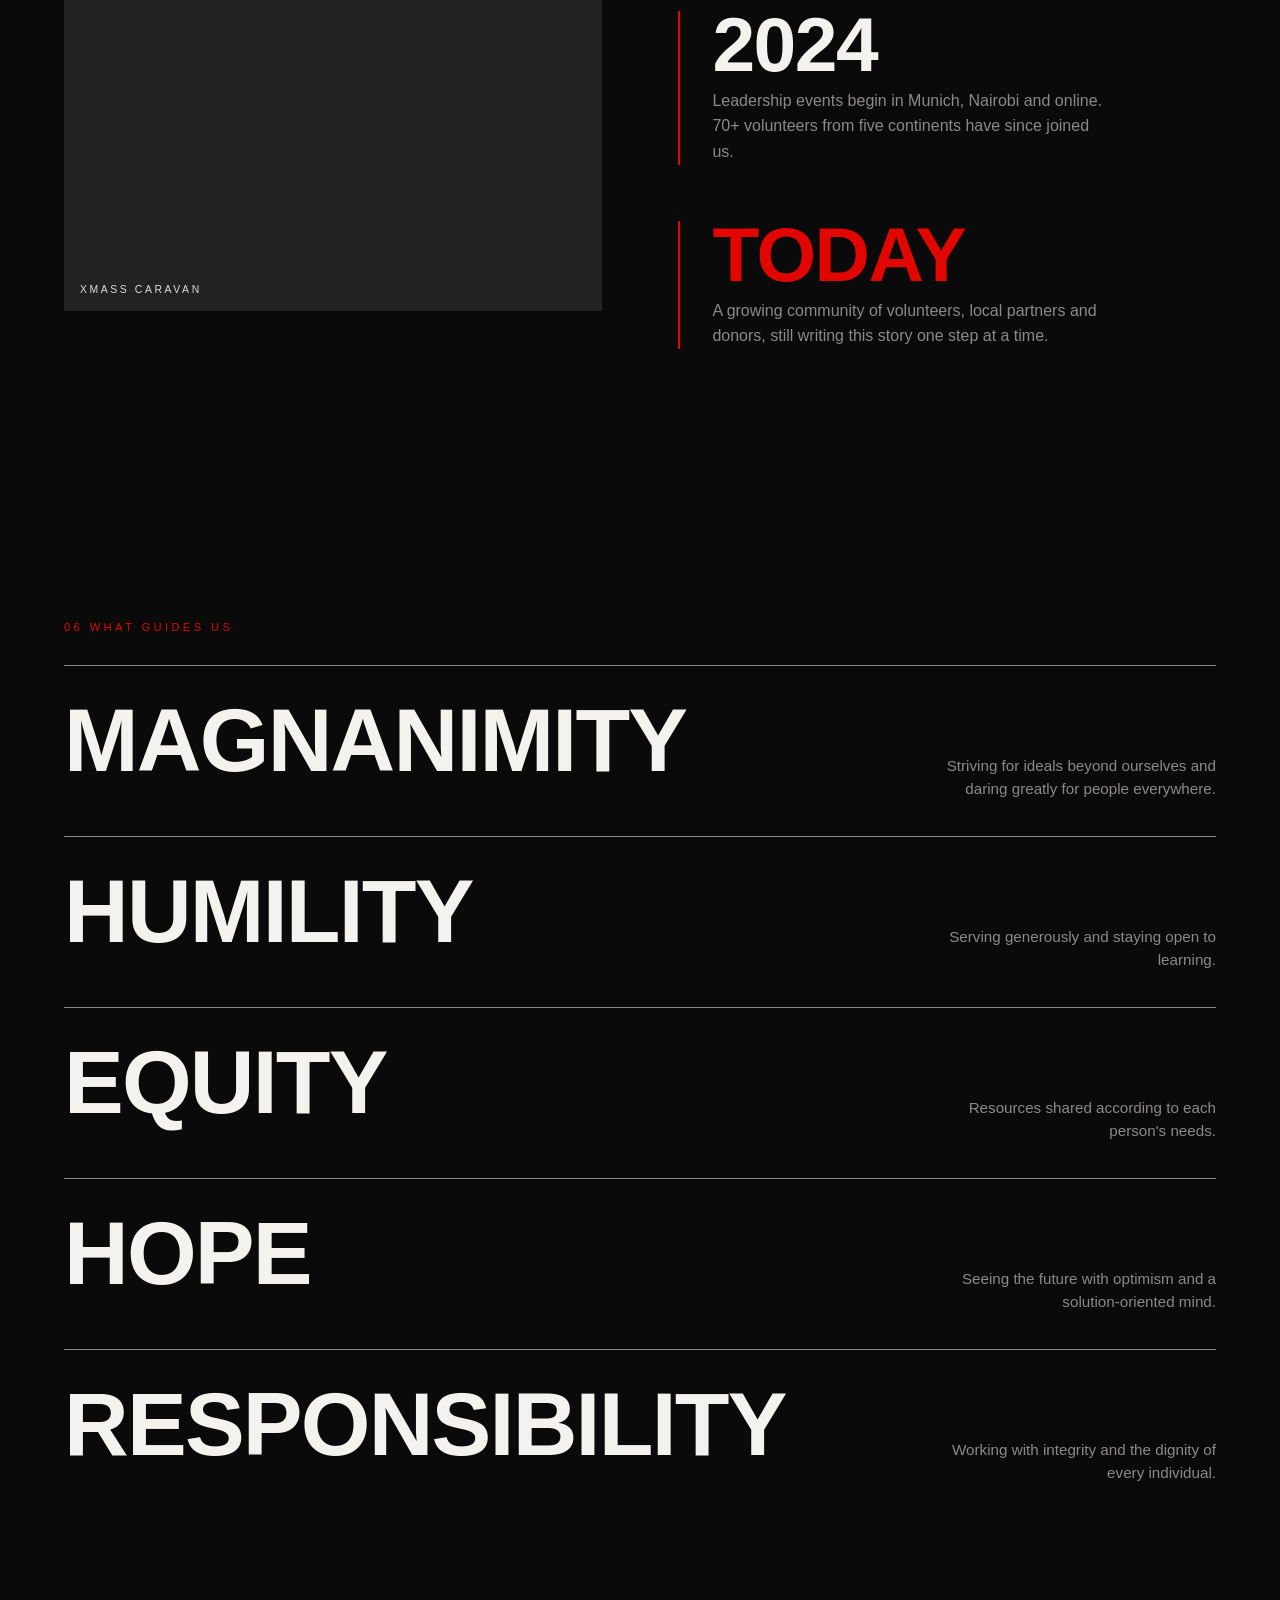
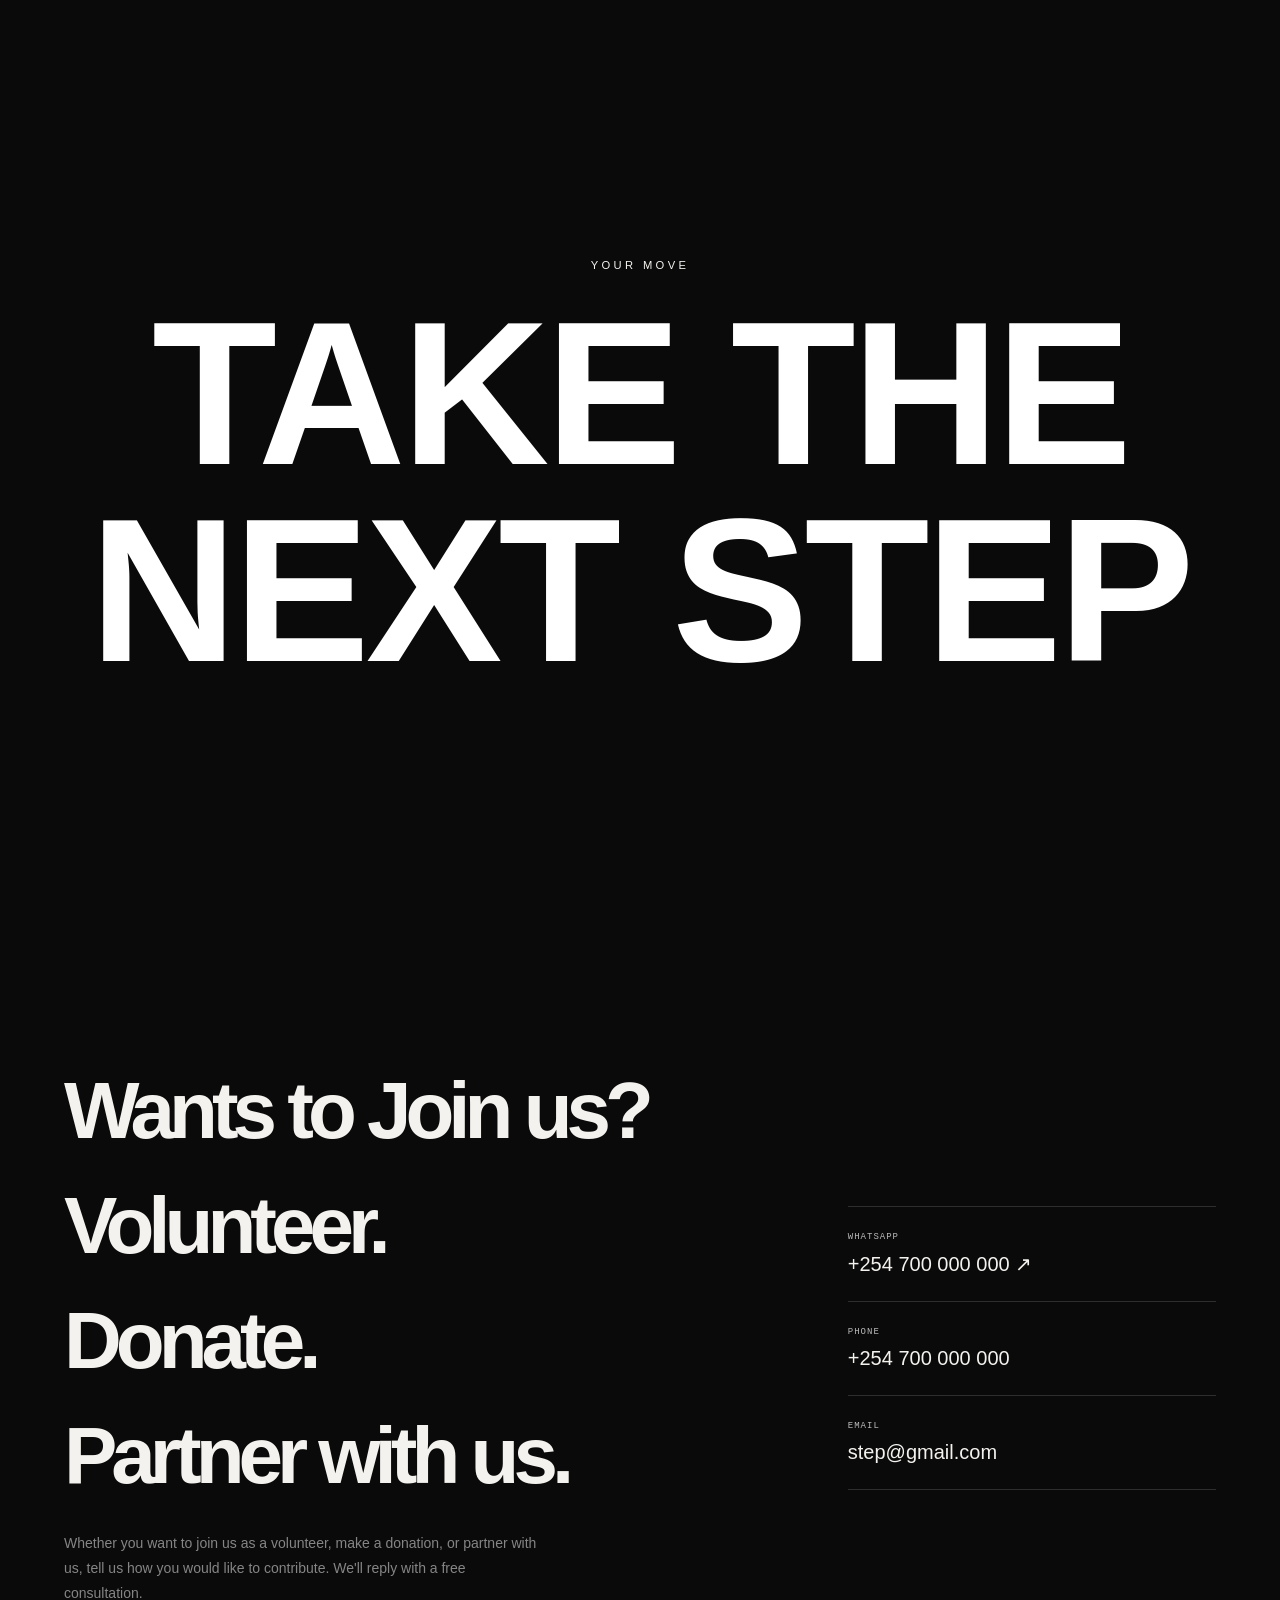
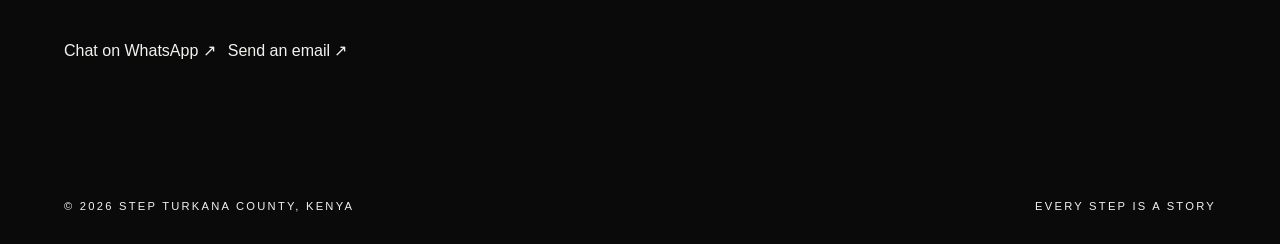
==== commit fb4eca29: "contact" ====
--- a/index.html
+++ b/index.html
@@ -269,13 +269,81 @@
   <section id="donate" data-theme="dark">
     <p class="label label--light">Your move</p>
     <h2 class="display" data-split>Take the<br>next step</h2>
-    <a class="btn" href="mailto:hello@example.org">Donate · Volunteer · Partner</a>
-  </section>
+    
+  </section>
+
   <!-- <button id="addph" type="button">+ Add photos (preview)</button>
   <input id="fin" type="file" accept="image/*" multiple hidden> -->
+ <section id="contact" class="section contact-section">
+
+            <div class="contact-left">
+
+                <div class="section-label">
+                    <span></span>
+                   
+                </div>
+
+                <h2>
+                  <h2>Wants to Join us?</h2>
+                  <h2>Volunteer.</h2>
+                 <h2>Donate.</h2>
+                  <h2>Partner with us.</h2>
+                
+
+                <p>
+                    Whether you want to join us as a volunteer, make a donation, or partner with us, tell us how you would like to contribute. We'll reply with a free consultation.
+                </p>
+
+                <div class="contact-actions">
+
+                    <a href="https://wa.me/2547000000"
+                       class="btn-primary" target="_blank" rel="noopener">
+                        Chat on WhatsApp
+                        <span>↗</span>
+                    </a>
+
+                    <a href="mailto:step@gmail.com" class="btn-secondary">
+                        Send an email
+                        <span>↗</span>
+                    </a>
+
+                </div>
+
+            </div>
+
+
+            <div class="contact-right">
+
+                <div class="contact-item">
+                    <span>WHATSAPP</span>
+                    <a href="https://wa.me/2547000000"
+                       target="_blank" rel="noopener">
+                        +254 700 000 000 ↗
+                    </a>
+                </div>
+
+                <div class="contact-item">
+                    <span>PHONE</span>
+                    <a href="tel:+2547000000">+254 700 000 000</a>
+                </div>
+
+                <div class="contact-item">
+                    <span>EMAIL</span>
+                    <a href="mailto:step@gmail.com">step@gmail.com</a>
+                </div>
+
+            </div>
+
+        </section>
+
+
+
   <footer>
+    
+    
     <div>© 2026 STEP   Turkana County, Kenya</div>
     <div>Every step is a story</div>
+    
   </footer>
 
   <script src="step.js"></script>
--- a/step.css
+++ b/step.css
@@ -827,4 +827,88 @@
 #cur.big::after {
   font-size: 34px;
   transform: rotate(0deg);
-} */+} */
+
+
+/* =========================================================
+   CONTACT
+========================================================= */
+
+.contact-section {
+    min-height: 80vh;
+    display: grid;
+    grid-template-columns: 1.3fr .7fr;
+    gap: 100px;
+    align-items: center;
+}
+
+.contact-left h2 {
+    font-size: clamp(55px, 8vw, 80px);
+    line-height: 1.0;
+    letter-spacing: -6px;
+    margin-bottom: 35px;
+}
+
+.contact-left h2 span {
+    color: rgba(255,255,255,.3);
+}
+
+.contact-left > p {
+    max-width: 480px;
+    color: rgba(255,255,255,.5);
+    line-height: 1.8;
+    font-size: 14px;
+    margin-bottom: 35px;
+}
+
+.contact-actions {
+    display: flex;
+    flex-wrap: wrap;
+    gap: 12px;
+}
+
+.email-button {
+    display: inline-flex;
+    align-items: center;
+    gap: 25px;
+    padding: 15px 20px;
+    border-radius: 50px;
+    background: var(--mustard);
+    color: #050505;
+    font-size: 13px;
+    transition: .3s;
+}
+
+.email-button:hover {
+    transform: translateY(-4px);
+    box-shadow: 0 15px 40px var(--mustard-glow);
+}
+
+.contact-right {
+    border-top: 1px solid rgba(255,255,255,.15);
+}
+
+.contact-item {
+    padding: 25px 0;
+    border-bottom: 1px solid rgba(255,255,255,.15);
+    display: flex;
+    flex-direction: column;
+    gap: 10px;
+}
+
+.contact-item span {
+    font-family: "DM Mono", monospace;
+    font-size: 9px;
+    color: rgba(255, 255, 255, 0.722);
+    letter-spacing: 1px;
+}
+
+.contact-item a {
+    font-size: 20px;
+    transition: .3s;
+}
+
+.contact-item a:hover {
+    color: #E1AD01;
+}
+
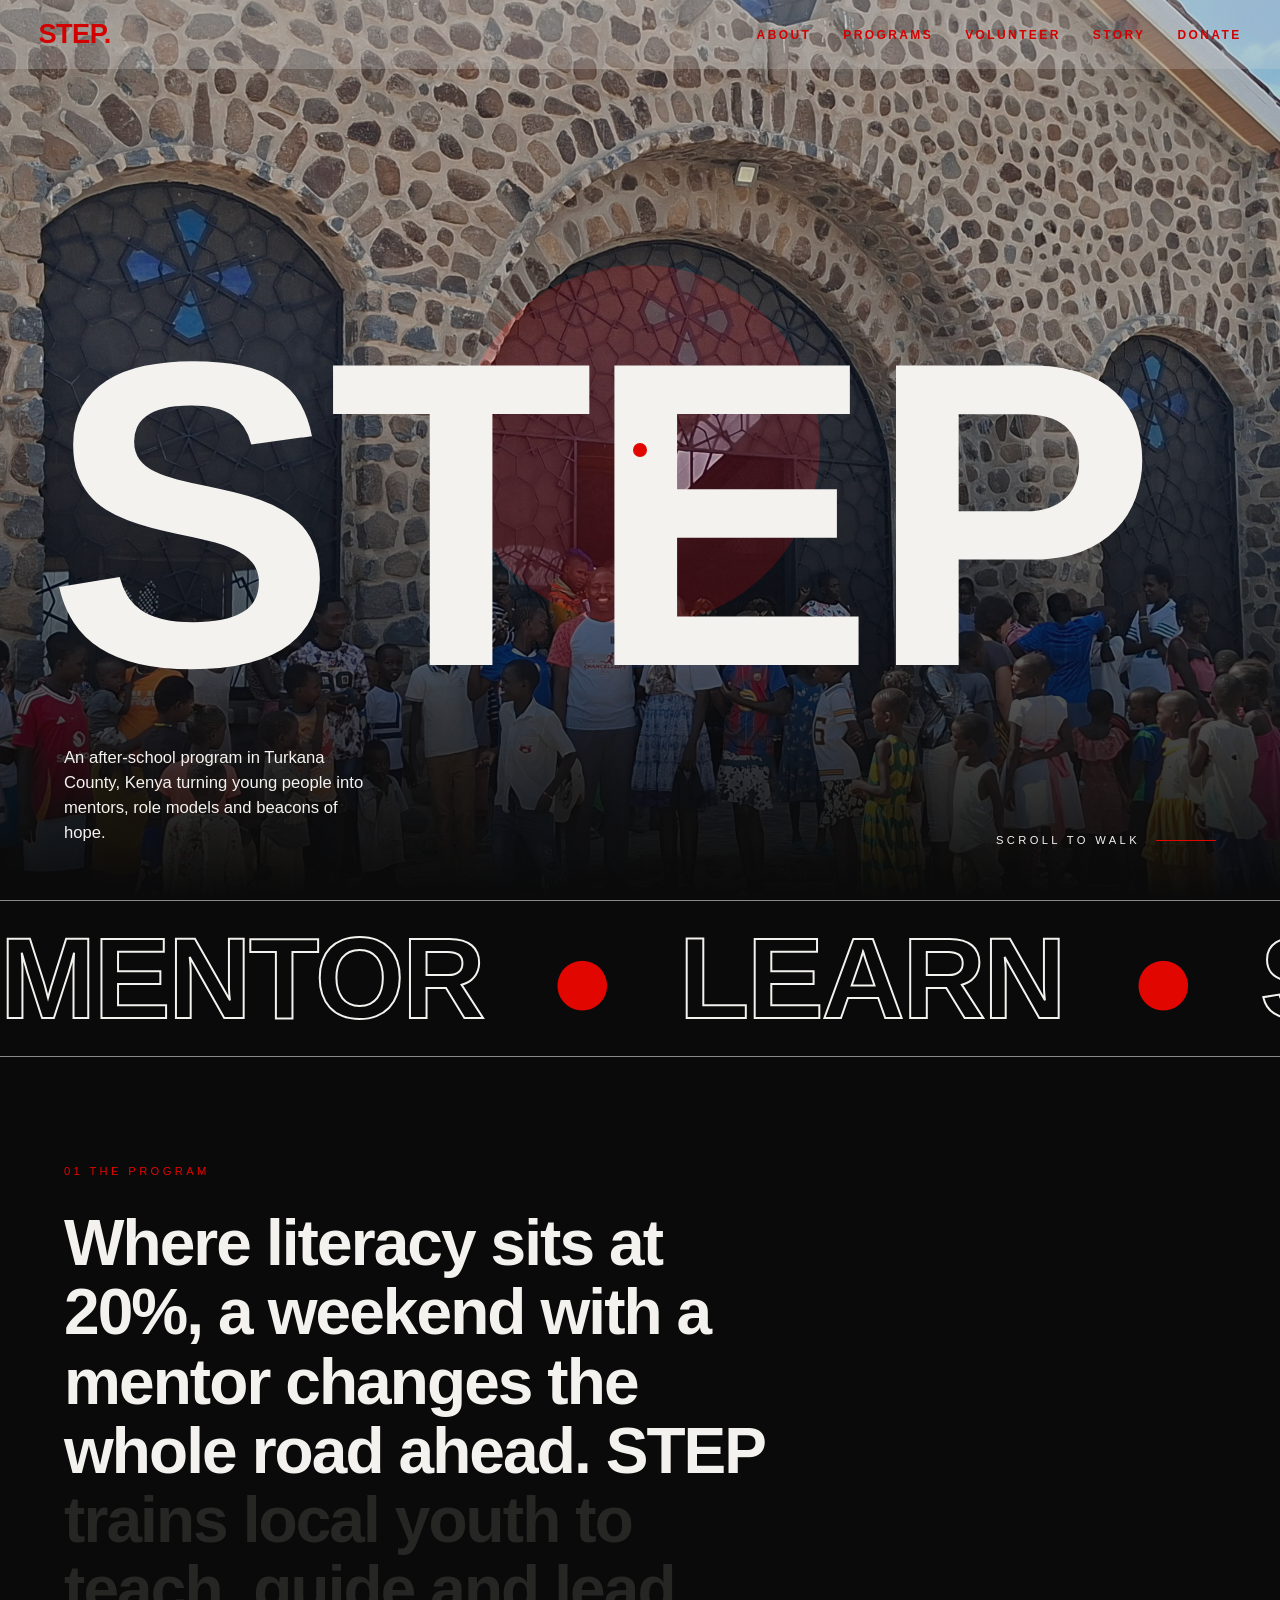
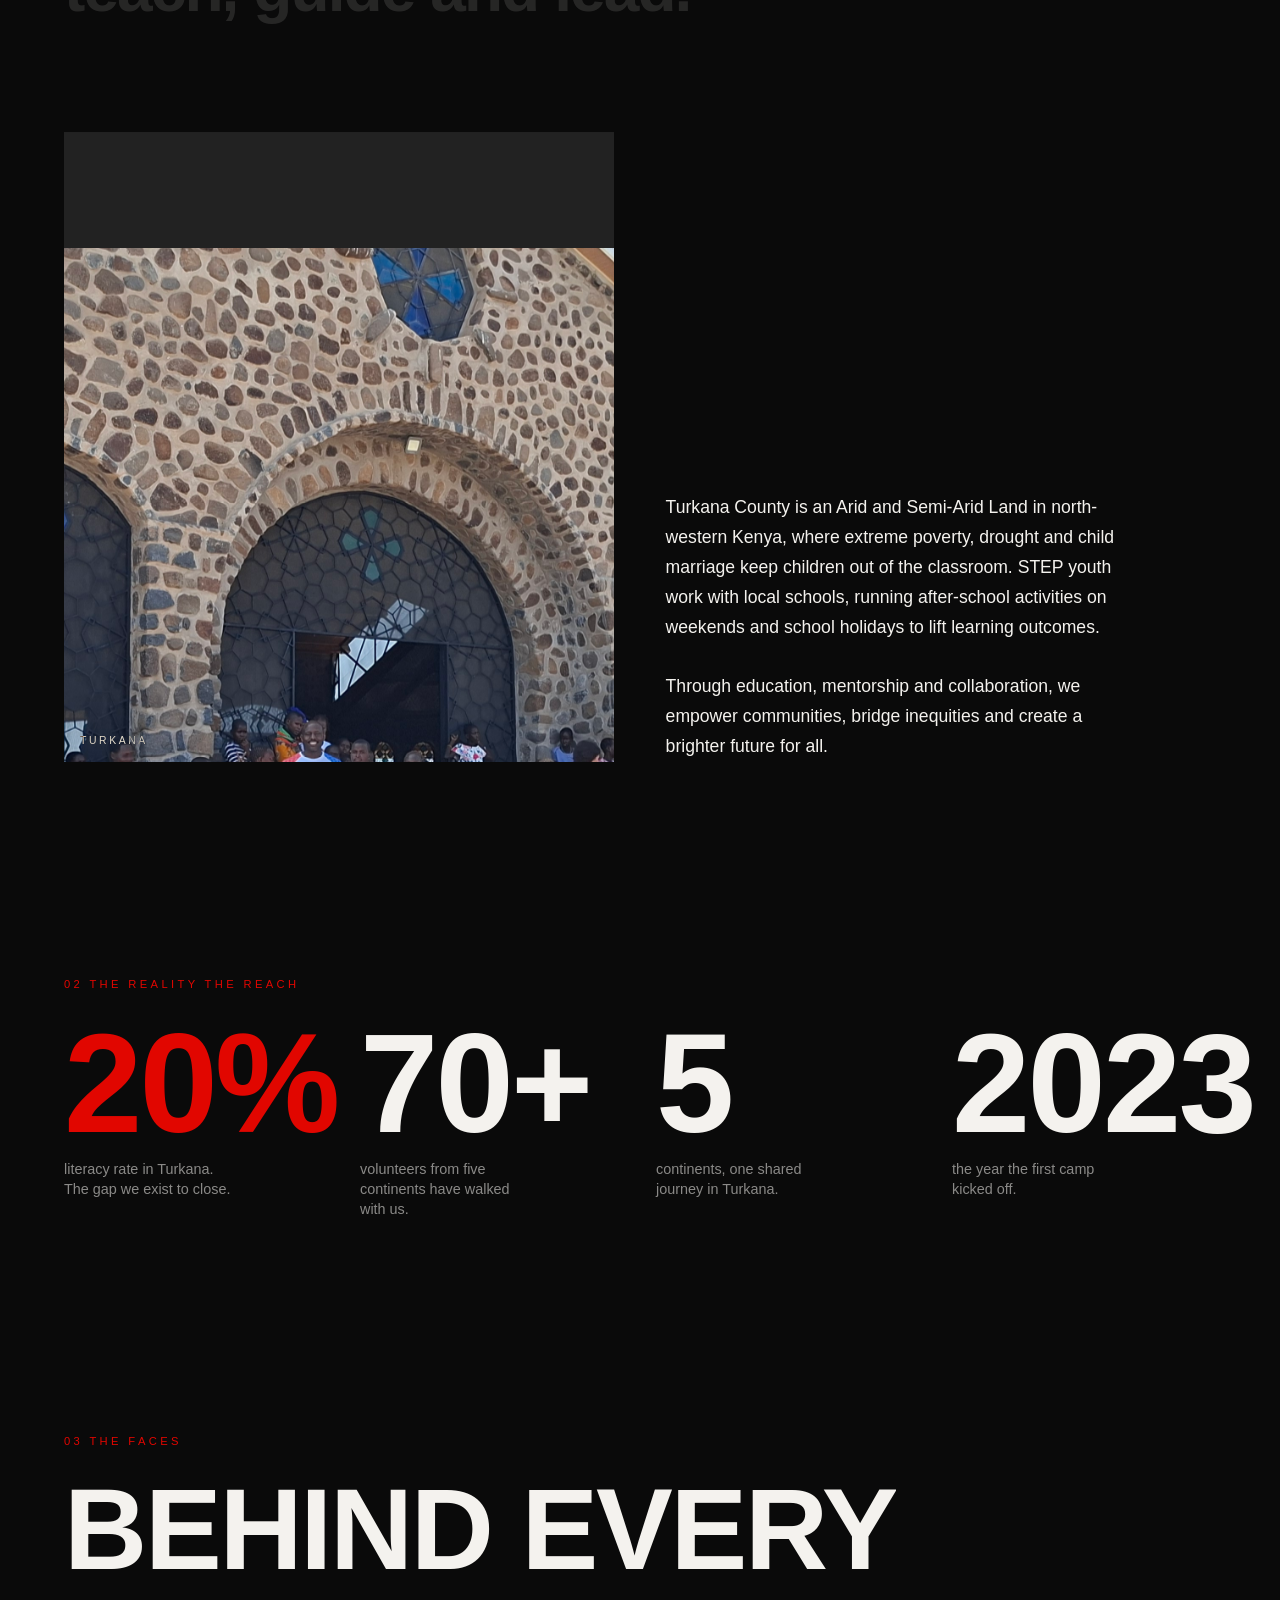
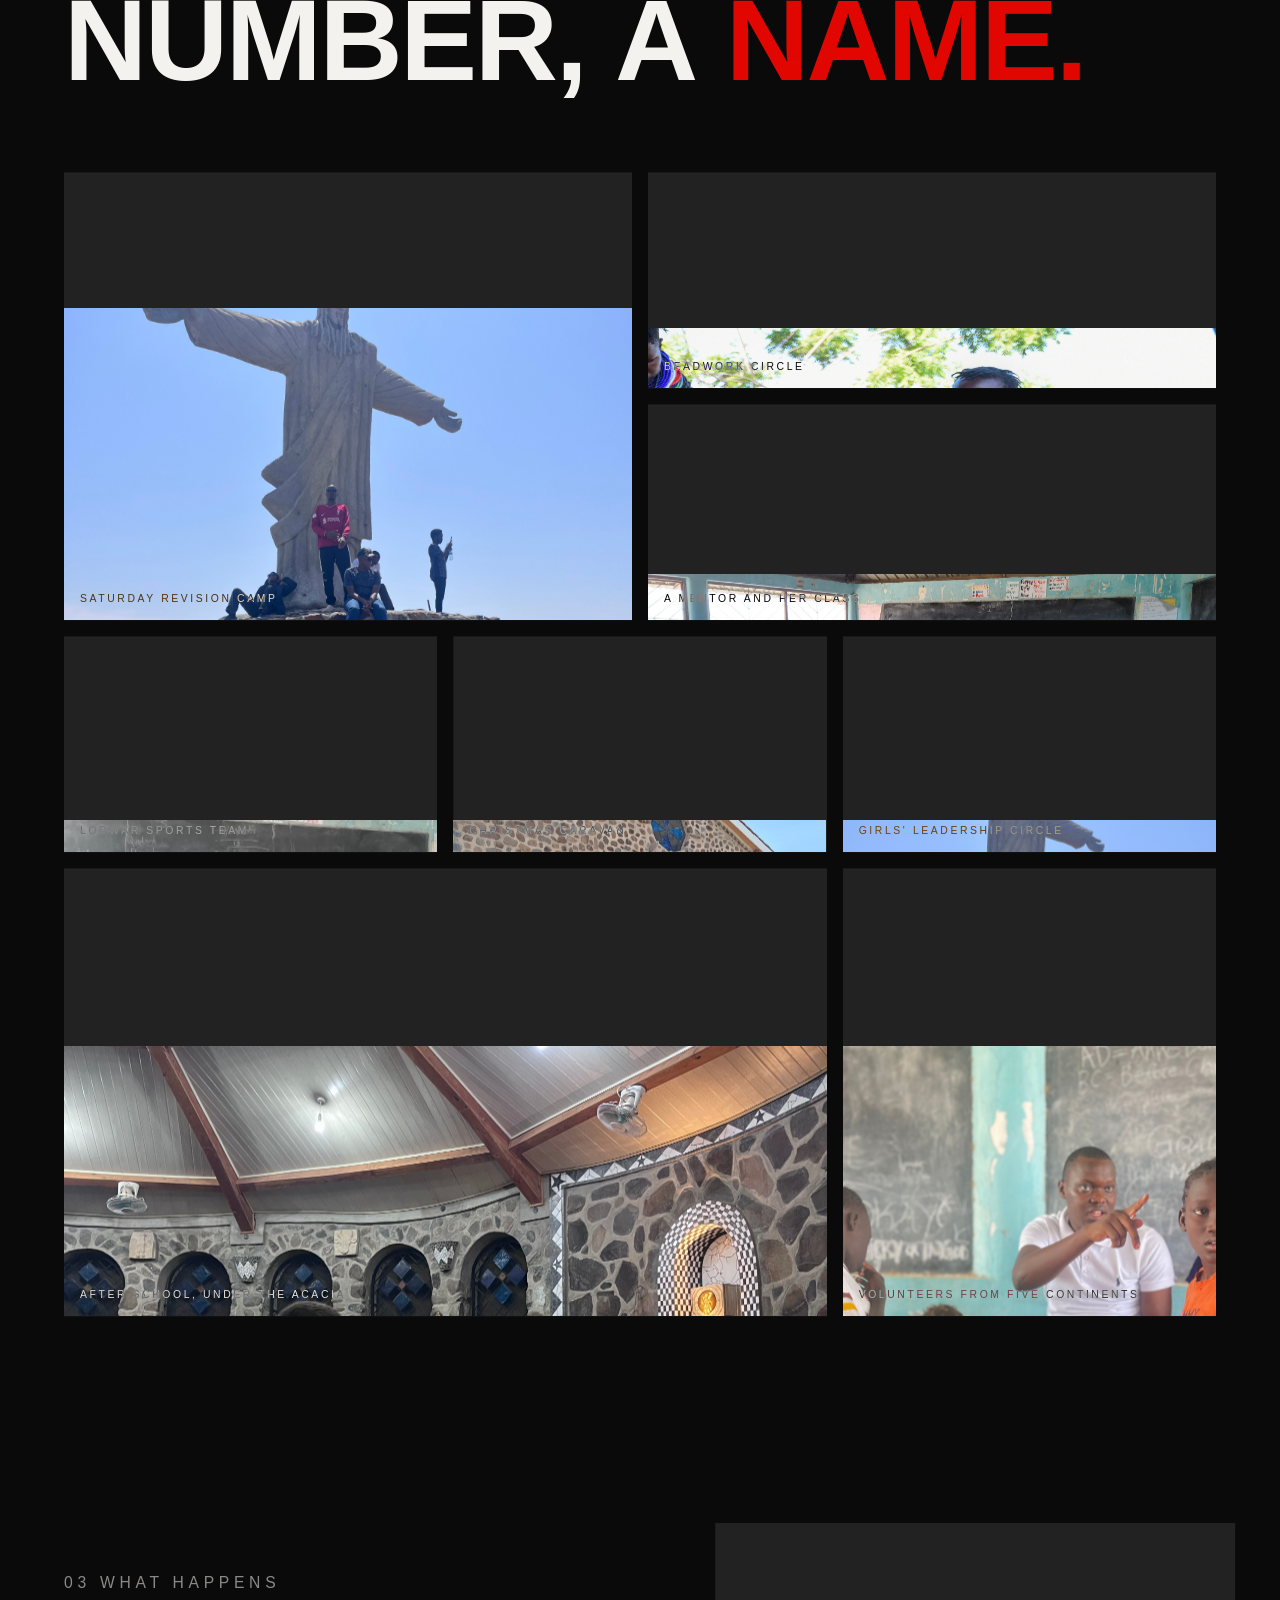
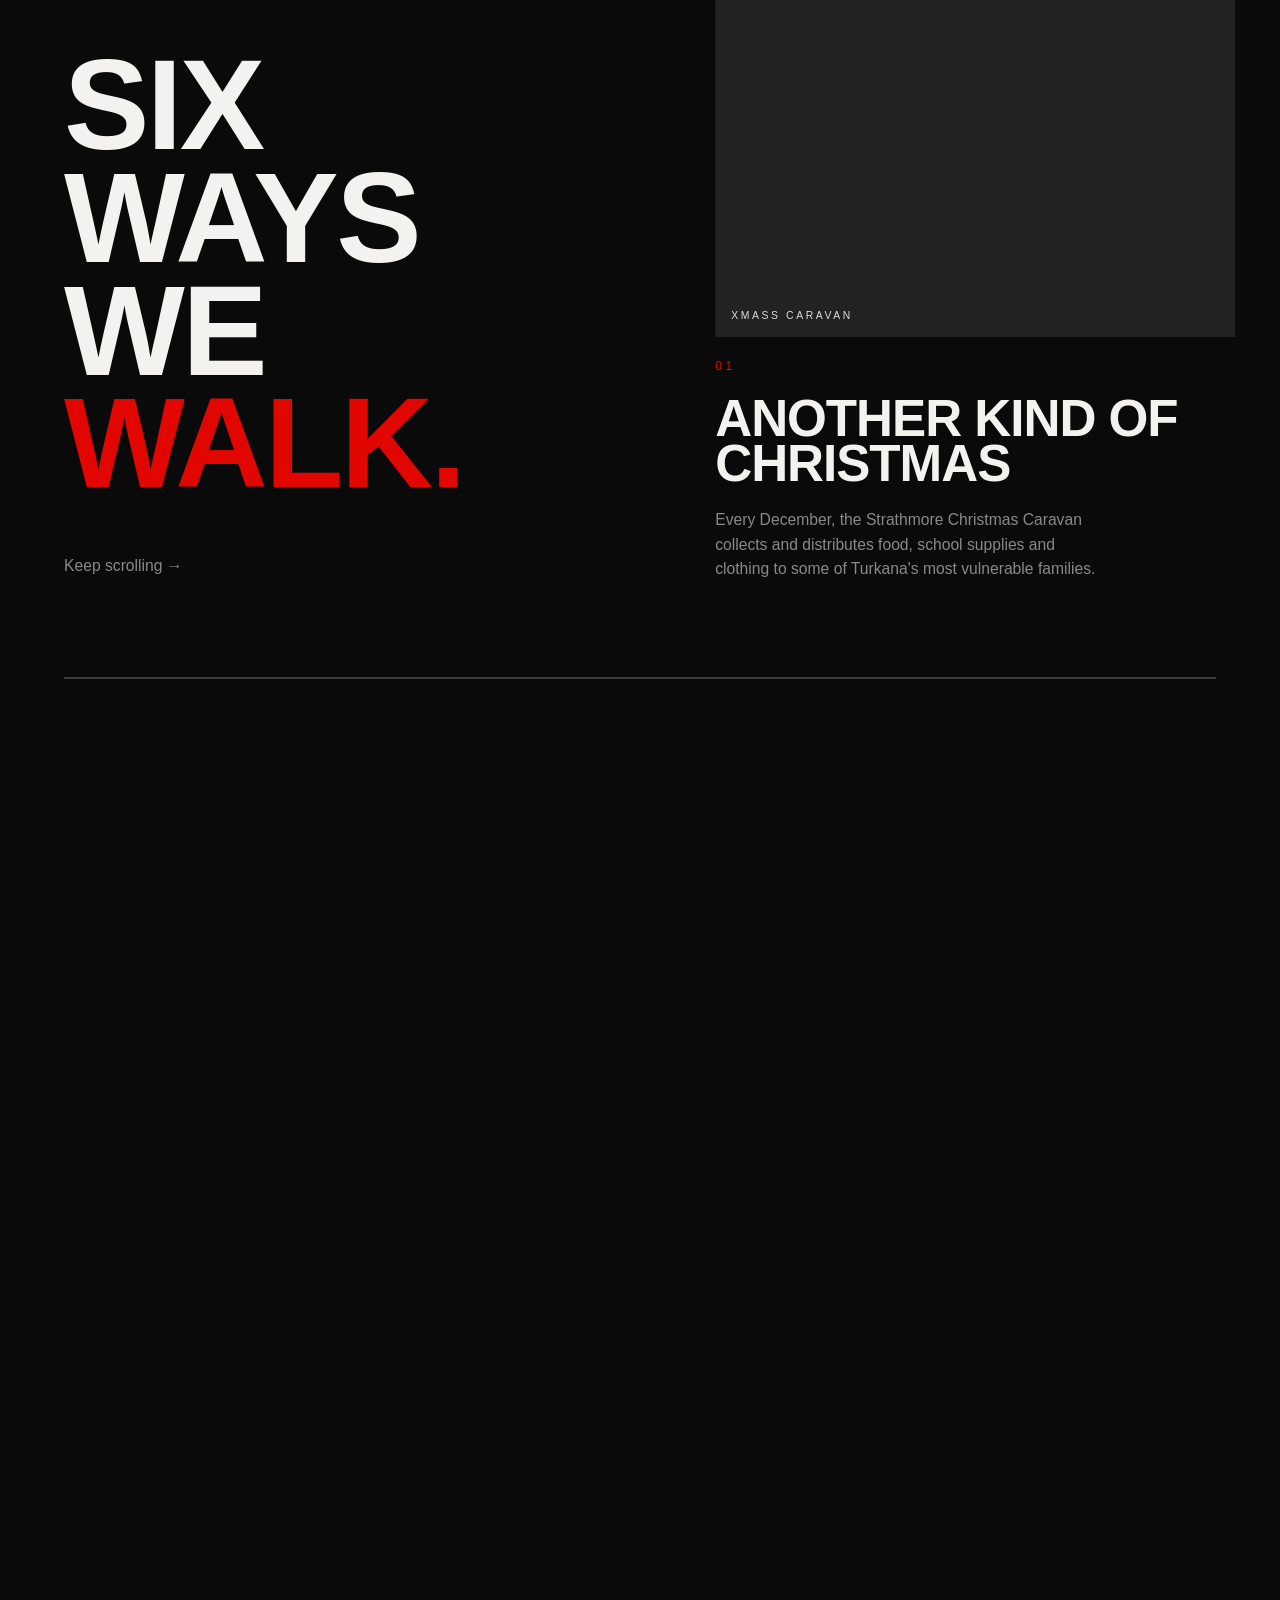
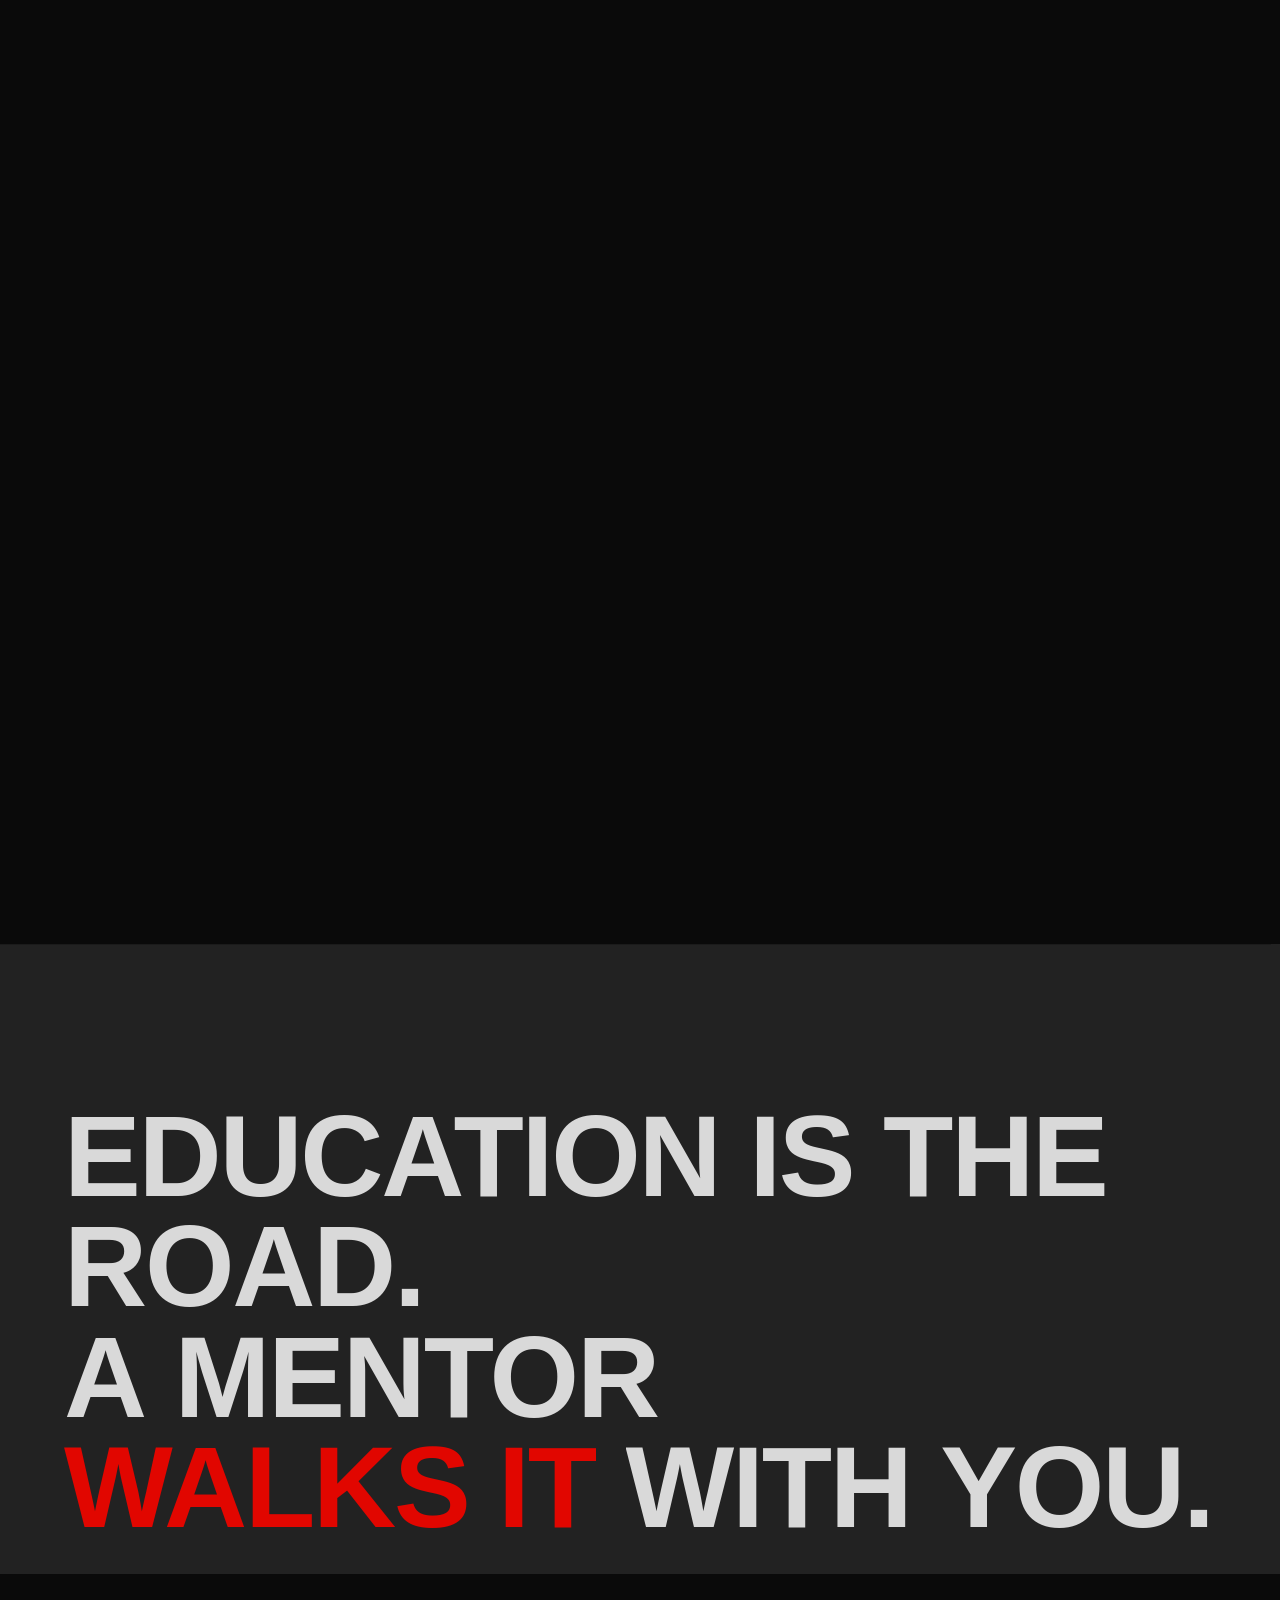
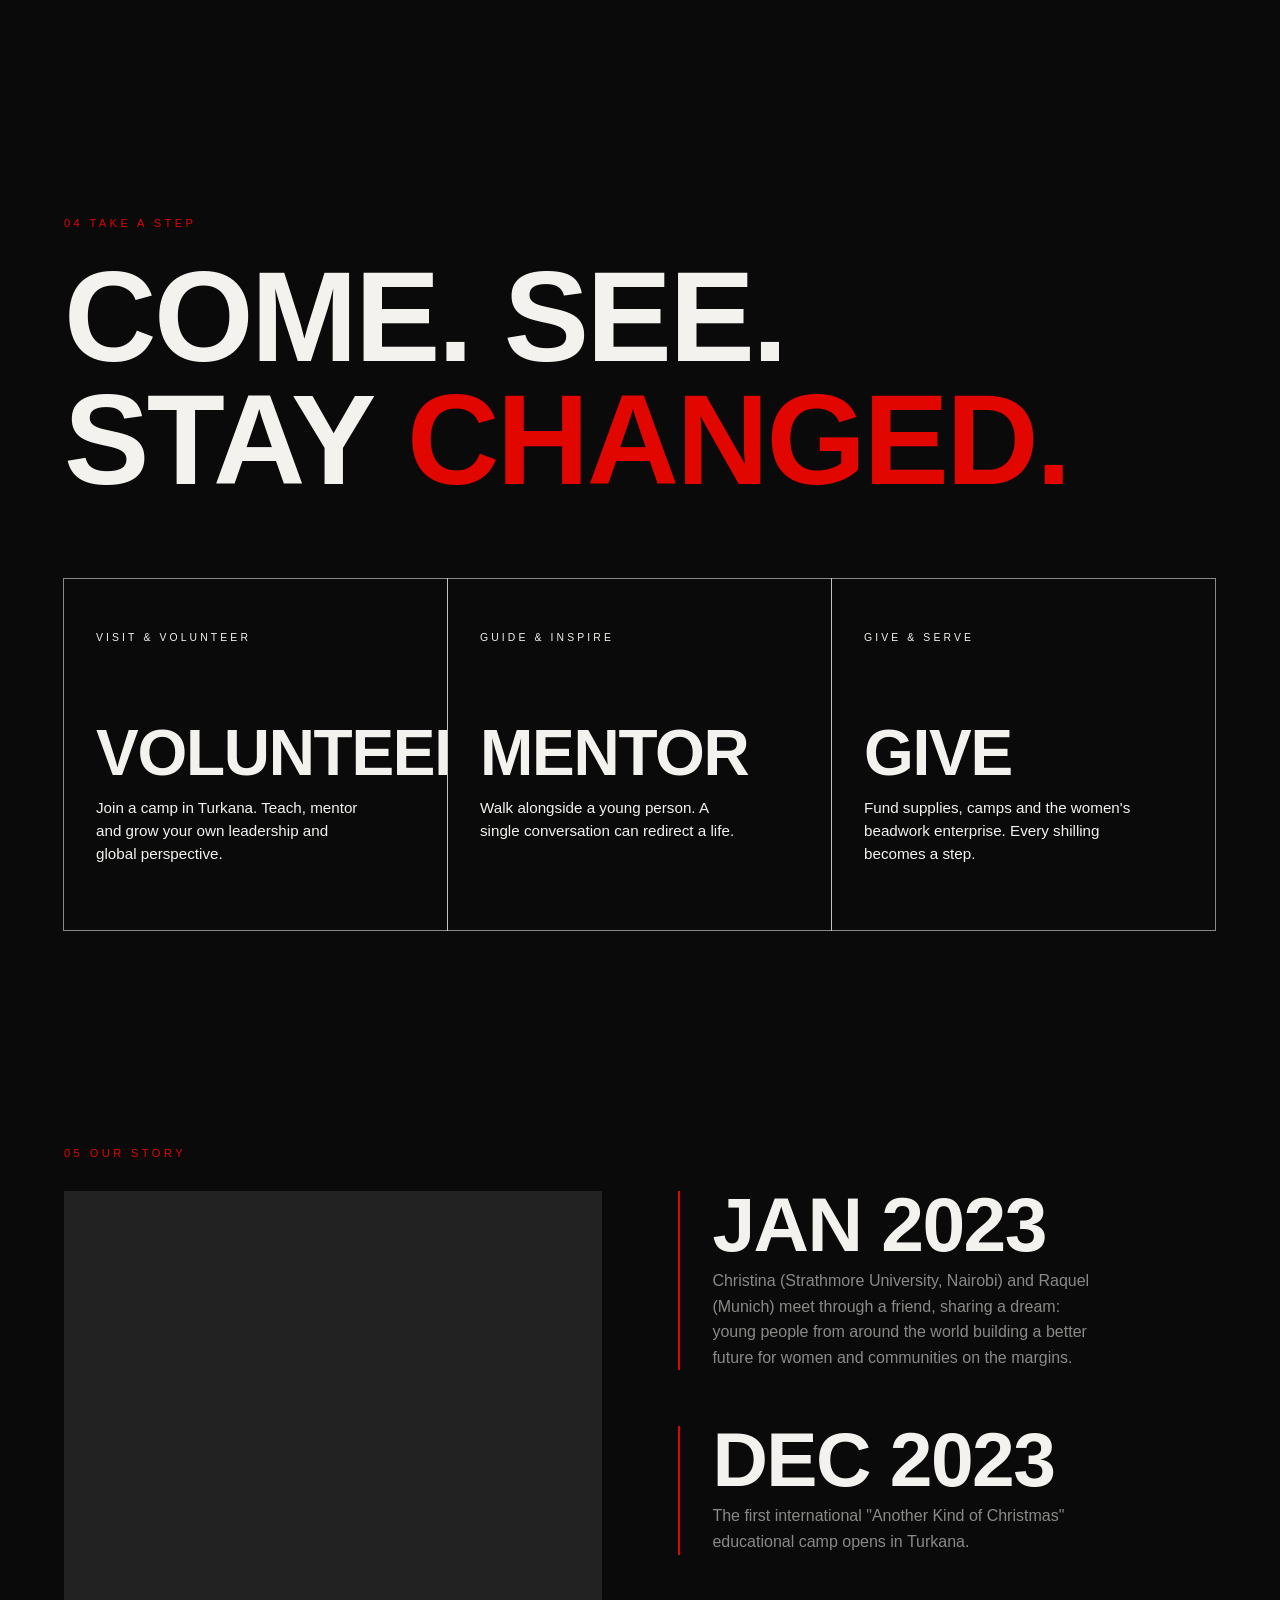
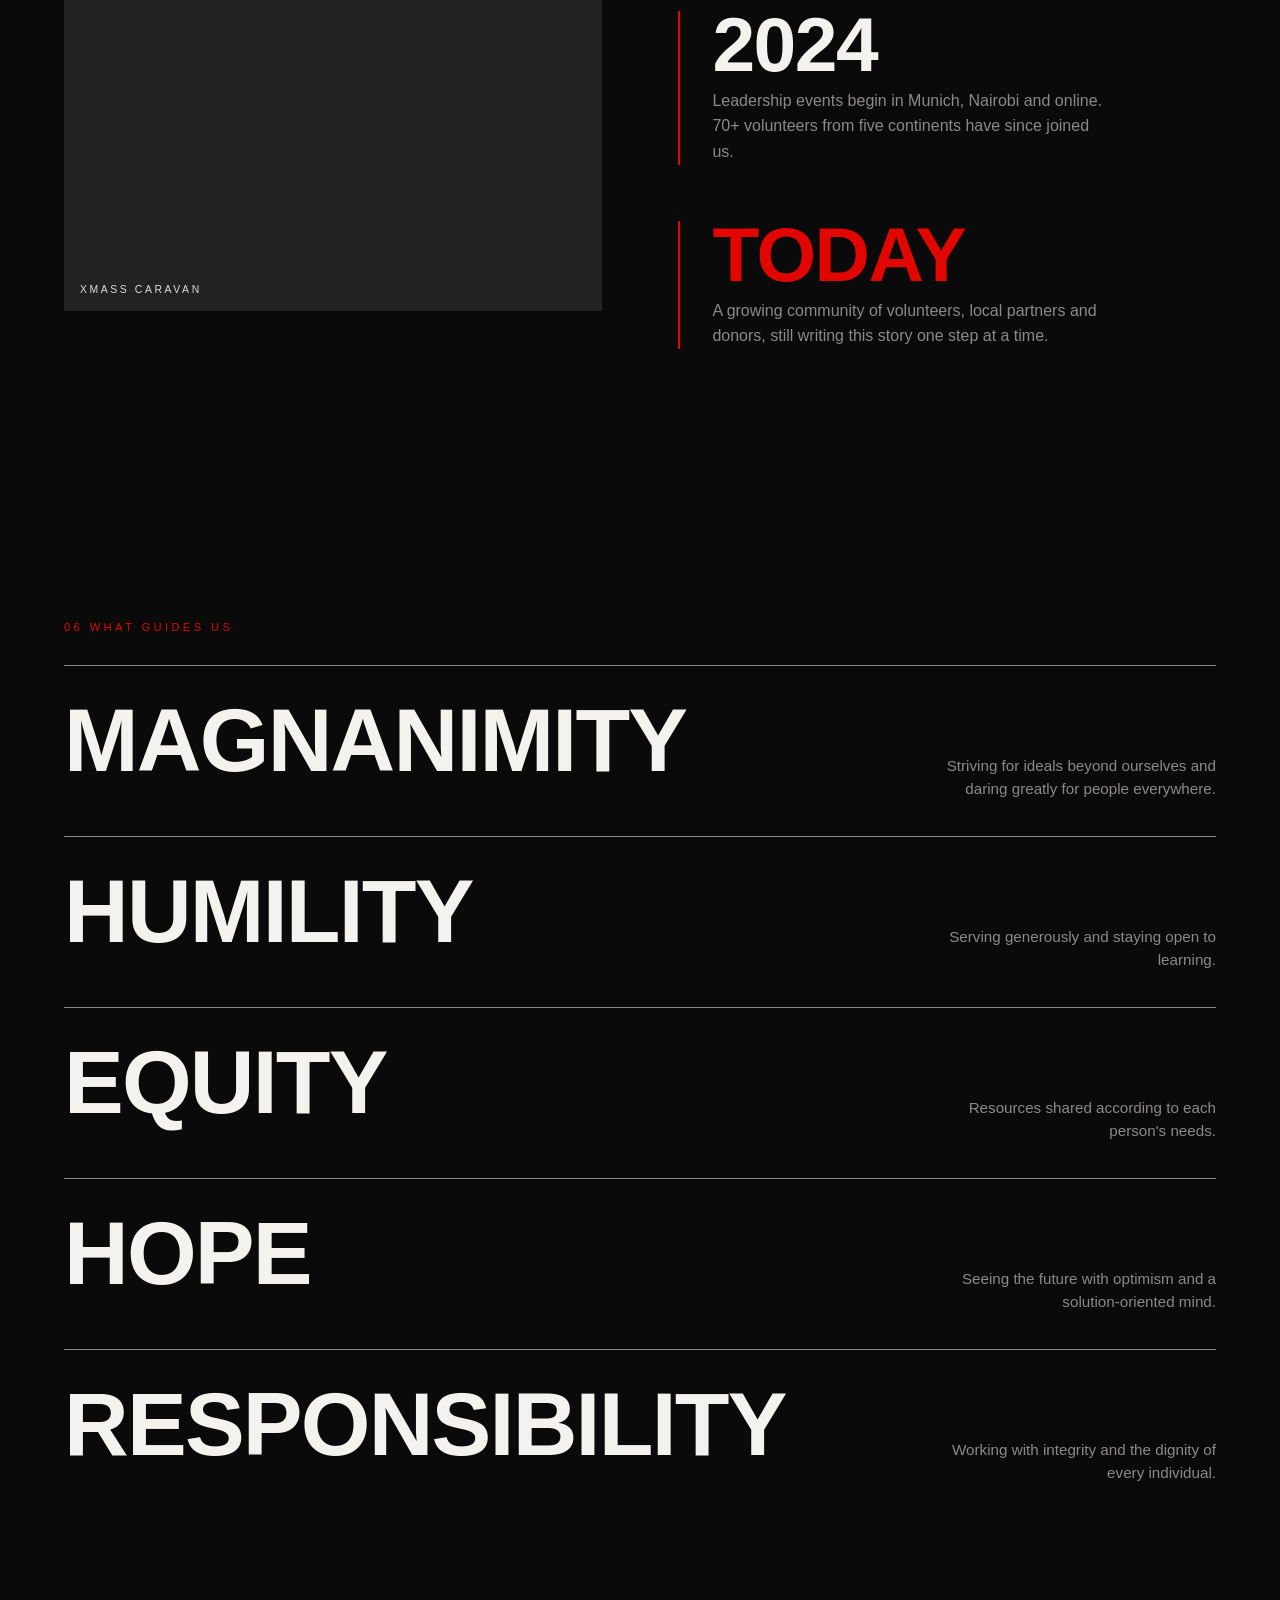
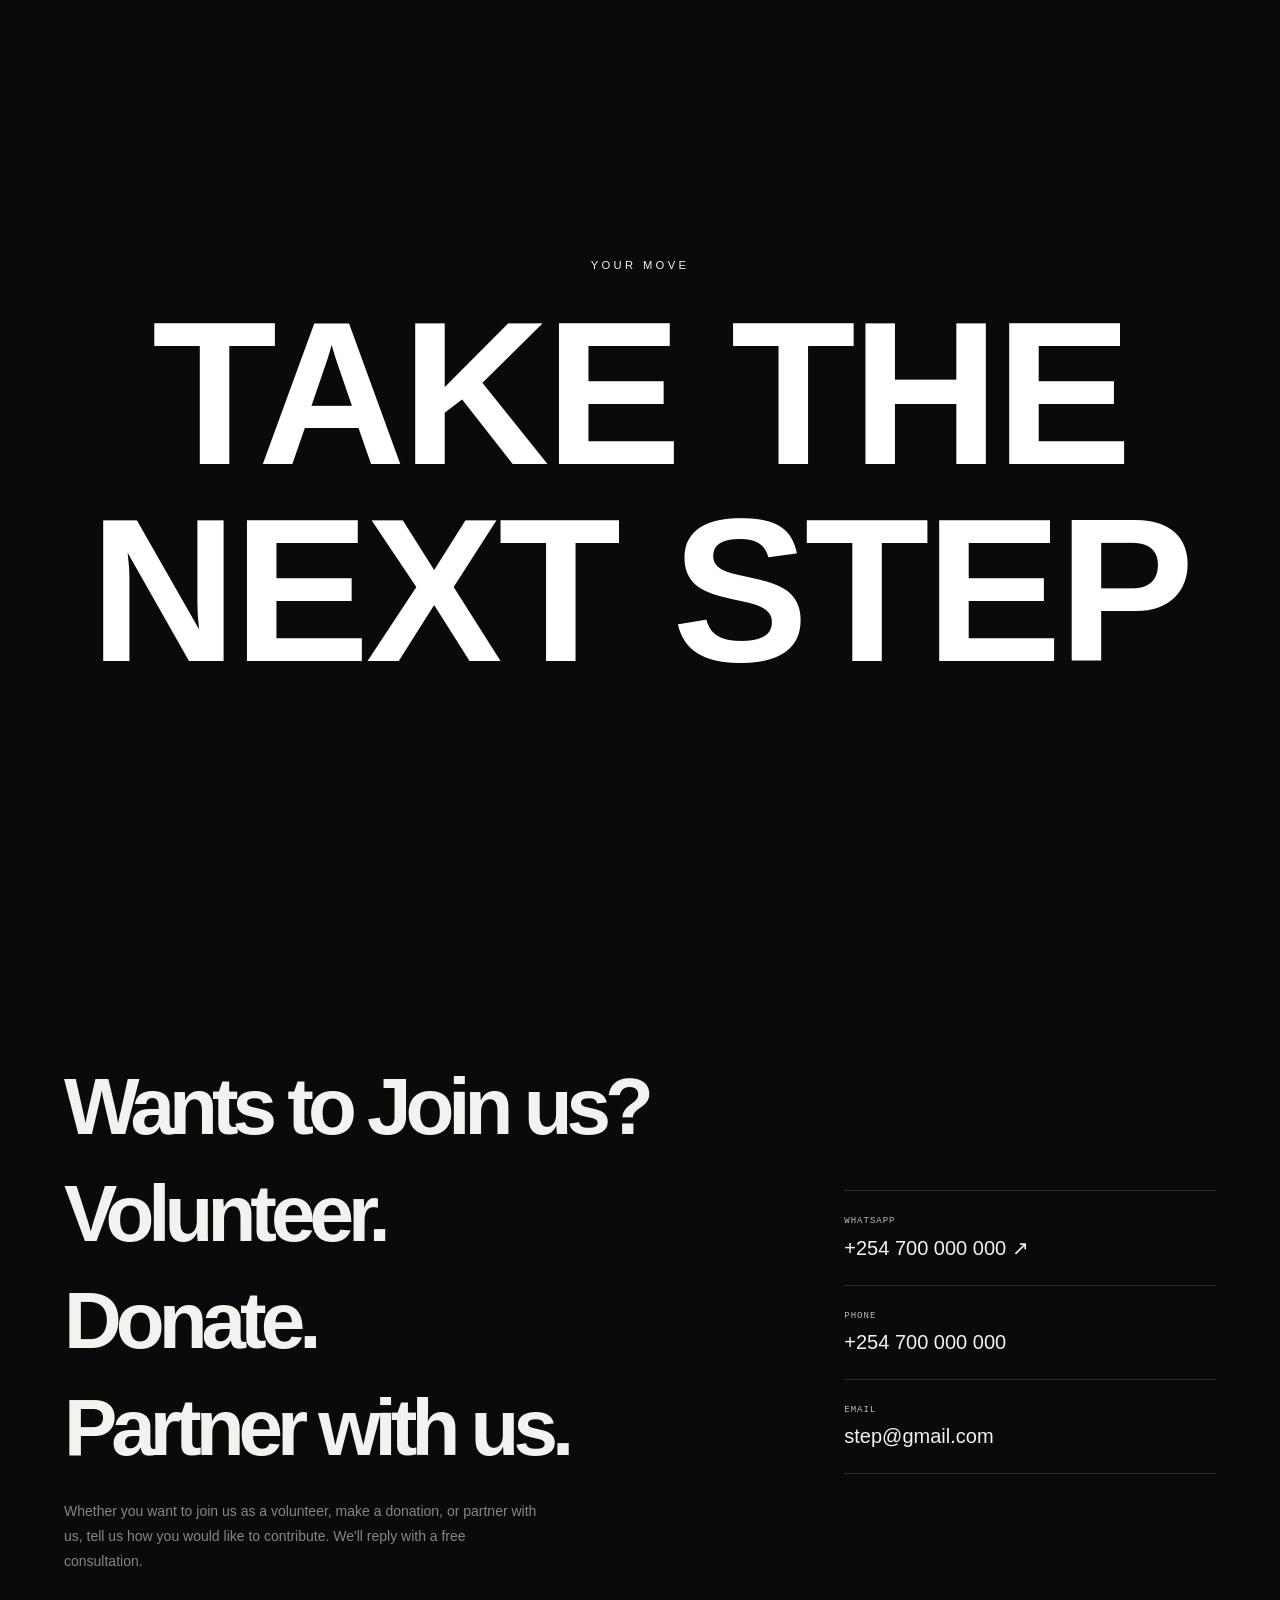
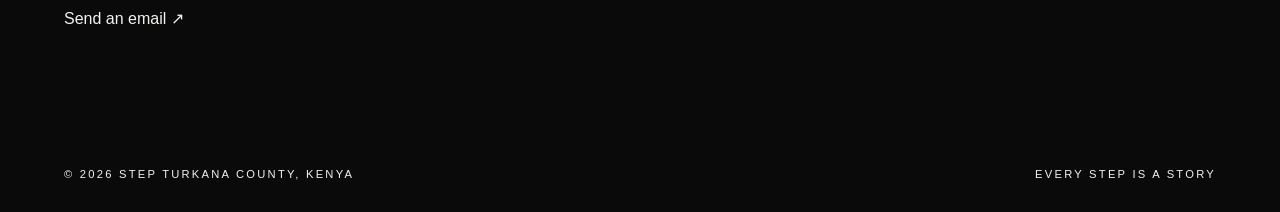
==== commit 56a14a1f: "contacts" ====
--- a/index.html
+++ b/index.html
@@ -296,12 +296,6 @@
 
                 <div class="contact-actions">
 
-                    <a href="https://wa.me/2547000000"
-                       class="btn-primary" target="_blank" rel="noopener">
-                        Chat on WhatsApp
-                        <span>↗</span>
-                    </a>
-
                     <a href="mailto:step@gmail.com" class="btn-secondary">
                         Send an email
                         <span>↗</span>
--- a/step.css
+++ b/step.css
@@ -835,16 +835,16 @@
 ========================================================= */
 
 .contact-section {
-    min-height: 80vh;
+    min-height: 70vh;
     display: grid;
     grid-template-columns: 1.3fr .7fr;
-    gap: 100px;
+    gap: 90px;
     align-items: center;
 }
 
 .contact-left h2 {
     font-size: clamp(55px, 8vw, 80px);
-    line-height: 1.0;
+    line-height: 0.90;
     letter-spacing: -6px;
     margin-bottom: 35px;
 }
